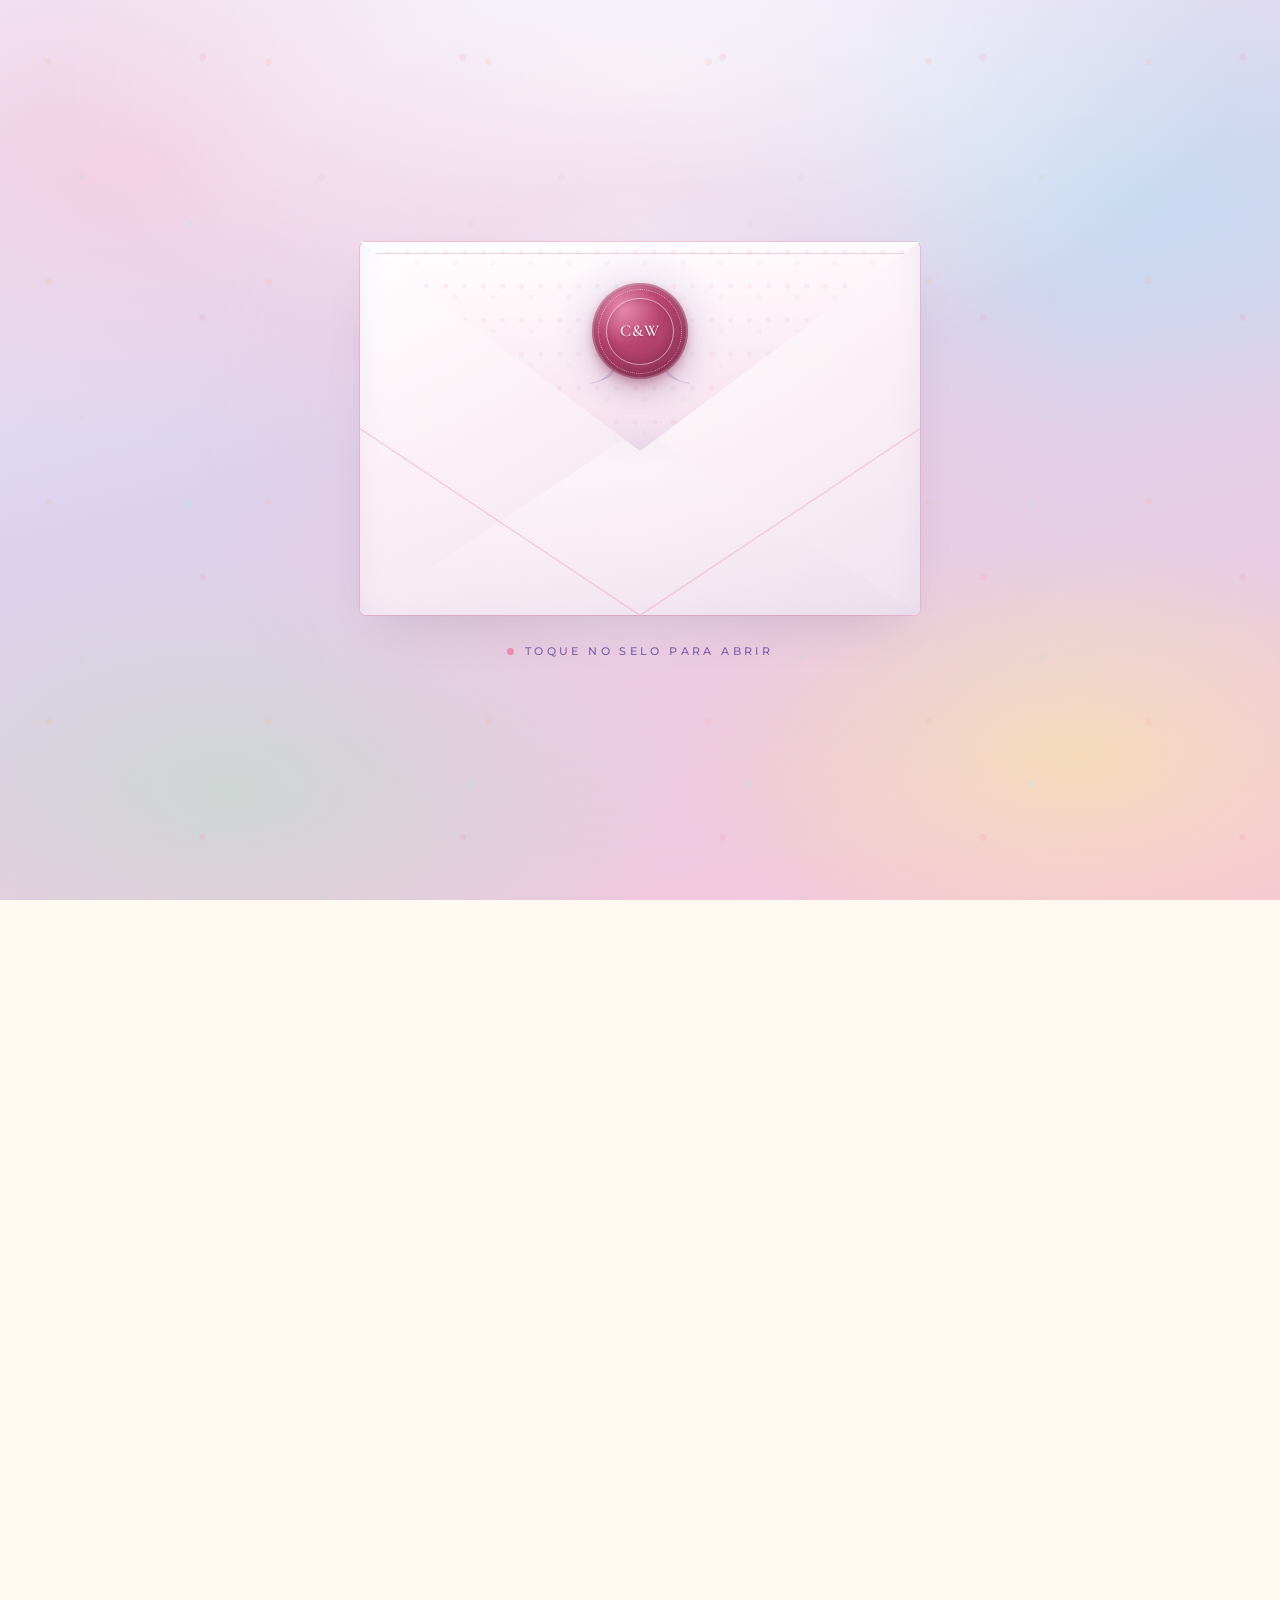
==== index.html @ b5564915 "Convite de casamento de Camila & William Convite digital com animacao de carta se abrindo, identidad" ====
<!DOCTYPE html>
<html lang="pt-BR">
<head>
<meta charset="UTF-8">
<meta name="viewport" content="width=device-width, initial-scale=1.0, viewport-fit=cover">
<title>Camila &amp; William — Convite de Casamento</title>
<meta name="description" content="Camila Cristina Goncalves e William Prussak Macarini convidam você para a celebração do casamento. Porto a Porto Restaurante — Ribeirão da Ilha.">
<meta name="theme-color" content="#1b2b25">

<link rel="preconnect" href="https://fonts.googleapis.com">
<link rel="preconnect" href="https://fonts.gstatic.com" crossorigin>
<link href="https://fonts.googleapis.com/css2?family=Cormorant+Garamond:ital,wght@0,300;0,400;0,500;0,600;1,300;1,400&family=Great+Vibes&family=Montserrat:wght@300;400;500;600&display=swap" rel="stylesheet">

<!-- Favicon: monograma C&W -->
<link rel="icon" href="data:image/svg+xml,%3Csvg xmlns='http://www.w3.org/2000/svg' viewBox='0 0 64 64'%3E%3Crect width='64' height='64' rx='10' fill='%2314201c'/%3E%3Ctext x='32' y='43' font-family='Georgia,serif' font-size='28' fill='%23e8cf8b' text-anchor='middle'%3EC%26W%3C/text%3E%3C/svg%3E">

<link rel="stylesheet" href="style.css">
</head>
<body>

<!-- ============ PÉTALAS / PARTÍCULAS DE FUNDO ============ -->
<div class="petals" aria-hidden="true">
  <span class="petal"></span><span class="petal"></span><span class="petal"></span>
  <span class="petal"></span><span class="petal"></span><span class="petal"></span>
  <span class="petal"></span><span class="petal"></span><span class="petal"></span>
  <span class="petal"></span><span class="petal"></span><span class="petal"></span>
  <span class="petal"></span><span class="petal"></span><span class="petal"></span>
  <span class="petal"></span><span class="petal"></span><span class="petal"></span>
</div>

<!-- ============ BRILHOS DOURADOS ============ -->
<div class="sparkles" aria-hidden="true">
  <span></span><span></span><span></span><span></span><span></span>
  <span></span><span></span><span></span><span></span><span></span>
</div>


<!-- ============================================================= -->
<!-- ============ CENA 1 — O ENVELOPE QUE SE ABRE ================ -->
<!-- ============================================================= -->
<section id="envelope-scene" class="scene scene--envelope">

  <div class="envelope-stage">

    <!-- Brilho de fundo -->
    <div class="stage-halo" aria-hidden="true"></div>

    <div class="envelope" id="envelope" role="button" tabindex="0"
         aria-label="Toque no selo para abrir o convite de casamento">

      <!-- Corpo do envelope -->
      <div class="env-back"></div>
      <div class="env-flap-shadow" aria-hidden="true"></div>

      <!-- Carta dentro do envelope -->
      <div class="letter-card" id="letterCard">
        <div class="letter-frame">
          <div class="letter-corner letter-corner--tl" aria-hidden="true"></div>
          <div class="letter-corner letter-corner--tr" aria-hidden="true"></div>
          <div class="letter-corner letter-corner--bl" aria-hidden="true"></div>
          <div class="letter-corner letter-corner--br" aria-hidden="true"></div>
          <div class="letter-inner">
            <p class="letter-eyebrow">Convite de Casamento</p>

            <div class="monogram" aria-hidden="true">
              <span class="mono-letter">C</span>
              <span class="mono-amp">&amp;</span>
              <span class="mono-letter">W</span>
            </div>

            <h1 class="letter-names">
              <span class="name">Camila</span>
              <span class="name-amp">&amp;</span>
              <span class="name">William</span>
            </h1>

            <div class="ornament-line" aria-hidden="true">
              <span class="line"></span>
              <svg viewBox="0 0 24 24" class="ornament-icon"><path d="M12 2c.6 3.4 2.4 5.2 5.8 5.8-3.4.6-5.2 2.4-5.8 5.8-.6-3.4-2.4-5.2-5.8-5.8C9.6 7.2 11.4 5.4 12 2z" fill="currentColor"/></svg>
              <span class="line"></span>
            </div>

            <p class="letter-date-script">24 de Novembro de 2026</p>
            <p class="letter-place">Porto a Porto Restaurante &middot; Ribeirão da Ilha</p>

            <button class="btn-open-text" id="btnOpenText" type="button">
              Abrir o convite
            </button>
          </div>
        </div>
      </div>

      <!-- Frente do envelope (bolsos) -->
      <div class="env-front">
        <div class="env-pocket-left"></div>
        <div class="env-pocket-right"></div>
        <div class="env-pocket-bottom"></div>
        <!-- Filete dourado acompanhando os vincos -->
        <svg class="env-rule" viewBox="0 0 600 400" preserveAspectRatio="none" aria-hidden="true">
          <path d="M0 200 L300 400 L600 200" />
          <path d="M300 400 L300 400" />
        </svg>
      </div>

      <!-- Aba superior (a que abre) -->
      <div class="env-flap" id="envFlap">
        <div class="flap-face flap-outer">
          <div class="flap-damask" aria-hidden="true"></div>
          <div class="flap-border" aria-hidden="true"></div>

          <div class="seal-wrap">
            <div class="seal-glow" aria-hidden="true"></div>
            <div class="wax-seal" id="waxSeal" aria-hidden="true">
              <span class="seal-rim"></span>
              <span class="seal-beads"></span>
              <span class="seal-ring"></span>
              <span class="seal-mono">C&amp;W</span>
            </div>
            <svg class="seal-laurel" viewBox="0 0 120 40" aria-hidden="true">
              <path d="M8 30c14-2 22-9 26-20M112 30c-14-2-22-9-26-20" />
              <path d="M20 26c6-1 10-4 12-9M100 26c-6-1-10-4-12-9" />
            </svg>
          </div>
        </div>
        <div class="flap-face flap-inner">
          <div class="flap-lining" aria-hidden="true"></div>
          <div class="flap-monogram" aria-hidden="true">C<span>&amp;</span>W</div>
        </div>
      </div>

      <!-- Camada de clique: cobre todo o envelope e fica acima
           de todas as camadas decorativas (clip-path quebra o
           hit-test dos elementos abaixo dela) -->
      <div class="env-hit" id="envHit" aria-hidden="true"></div>

    </div>

    <p class="tap-hint" id="tapHint">
      <span class="hint-pulse" aria-hidden="true"></span>
      <span class="hint-text" data-antes="Toque no selo para abrir"
                              data-depois="Clique na carta para entrar">Toque no selo para abrir</span>
    </p>
  </div>
</section>


<!-- ============================================================= -->
<!-- ============ CENA 2 — A CARTA ABERTA (CONVITE) ============== -->
<!-- ============================================================= -->
<main id="invitation" class="scene scene--invitation" aria-hidden="true">

  <!-- HERO: foto da cerimônia com overlay editorial -->
  <header class="hero">
    <div class="hero-bg">
      <!-- Foto principal: aparece inteira e nítida, sem cortar os rostos.
           As laterais são preenchidas pelo fundo da paleta (CSS). -->
      <img class="hero-photo" src="imagens/capa-casal.jpg" alt="Camila e William de mãos dadas, exibindo as alianças">
      <div class="hero-veil"></div>
      <div class="hero-vignette"></div>
    </div>

    <div class="hero-content reveal">
      <p class="hero-eyebrow">Com a bênção de Deus</p>

      <div class="hero-monogram">
        <span>C</span><i>&amp;</i><span>W</span>
      </div>

      <h1 class="hero-names">
        <span class="hero-name">Camila Cristina Goncalves</span>
        <span class="hero-amp">&amp;</span>
        <span class="hero-name">William Prussak Macarini</span>
      </h1>

      <div class="hero-divider" aria-hidden="true">
        <span></span>
        <svg viewBox="0 0 24 24"><path d="M12 2c.6 3.4 2.4 5.2 5.8 5.8-3.4.6-5.2 2.4-5.8 5.8-.6-3.4-2.4-5.2-5.8-5.8C9.6 7.2 11.4 5.4 12 2z" fill="currentColor"/></svg>
        <span></span>
      </div>

      <p class="hero-invite-text">
        Convidamos você para celebrar conosco<br>
        o dia mais importante de nossas vidas
      </p>
    </div>

    <div class="scroll-cue" aria-hidden="true">
      <span class="scroll-line"></span>
      <span class="scroll-word">role</span>
    </div>
  </header>


  <!-- ============ DATA / CONTAGEM REGRESSIVA ============ -->
  <section class="section section--date">
    <div class="wrap">
      <p class="sec-eyebrow reveal">Save the Date</p>
      <h2 class="sec-title reveal">24 · Novembro · 2026</h2>
      <p class="sec-sub reveal">Cerimônia às 16h30 &middot; Jantar a partir das 18h00</p>

      <div class="countdown reveal" id="countdown" role="timer" aria-live="polite">
        <div class="cd-unit"><span class="cd-num" id="cdDays">--</span><span class="cd-label">Dias</span></div>
        <div class="cd-sep" aria-hidden="true">:</div>
        <div class="cd-unit"><span class="cd-num" id="cdHours">--</span><span class="cd-label">Horas</span></div>
        <div class="cd-sep" aria-hidden="true">:</div>
        <div class="cd-unit"><span class="cd-num" id="cdMins">--</span><span class="cd-label">Minutos</span></div>
        <div class="cd-sep" aria-hidden="true">:</div>
        <div class="cd-unit"><span class="cd-num" id="cdSecs">--</span><span class="cd-label">Segundos</span></div>
      </div>

      <div class="date-actions reveal">
        <a class="btn btn--gold" id="btnCalendar"
           href="convite.ics" download="Convite-Camila-e-William.ics">
          <svg viewBox="0 0 24 24" aria-hidden="true"><path d="M7 2v2H5a2 2 0 0 0-2 2v14a2 2 0 0 0 2 2h14a2 2 0 0 0 2-2V6a2 2 0 0 0-2-2h-2V2h-2v2H9V2H7zm12 8v10H5V10h14z" fill="currentColor"/></svg>
          Adicionar à agenda
        </a>
        <!-- Abre o Google Maps apenas mostrando o endereço do
             restaurante (sem iniciar rota/navegação) -->
        <a class="btn btn--azul" id="btnMap" target="_blank" rel="noopener"
           href="https://www.google.com/maps/search/?api=1&amp;query=Porto%20a%20Porto%20Restaurante%2C%20Ribeir%C3%A3o%20da%20Ilha%2C%20Florian%C3%B3polis%20-%20SC">
          <svg viewBox="0 0 24 24" aria-hidden="true"><path d="M12 2a7 7 0 0 0-7 7c0 5.2 7 13 7 13s7-7.8 7-13a7 7 0 0 0-7-7zm0 9.5A2.5 2.5 0 1 1 12 6.5a2.5 2.5 0 0 1 0 5z" fill="currentColor"/></svg>
          Ver endereço no mapa
        </a>
      </div>
    </div>
  </section>


  <!-- ============ NÓS DOIS ============ -->
  <section class="section section--casal">
    <div class="wrap">
      <div class="casal-grid">
        <figure class="casal-figure">
          <img src="imagens/nos-dois.jpg" alt="Camila e William olhando um para o outro ao entardecer, com o vale ao fundo">
        </figure>

        <figure class="casal-figure">
          <img src="imagens/mirante.jpg" alt="Camila e William sorrindo, com as montanhas e o céu do pôr do sol ao fundo">
        </figure>
      </div>
    </div>
  </section>


  <!-- ============ O LOCAL — FOTOS ============ -->
  <section class="section section--venue">
    <div class="wrap">
      <p class="sec-eyebrow reveal">O Cenário</p>
      <h2 class="sec-title reveal">Porto a Porto Restaurante</h2>
      <p class="sec-sub reveal">Ribeirão da Ilha &middot; Florianópolis — SC</p>

      <div class="venue-grid">
        <figure class="venue-figure venue-figure--wide">
          <img src="imagens/salao.jpg" alt="Salão do restaurante decorado com flores coloridas e mesas postas para o jantar">
          <figcaption>
            <span class="cap-title">A Recepção</span>
            <span class="cap-text">Um jantar à luz de velas, entre madeira, tijolo e jardim</span>
          </figcaption>
        </figure>

        <figure class="venue-figure">
          <img src="imagens/cerimonia.jpg" alt="Cerimônia montada sobre a água com corredor e arranjos florais">
          <figcaption>
            <span class="cap-title">A Cerimônia</span>
            <span class="cap-text">Onde o mar encontra o "sim" — 16h30</span>
          </figcaption>
        </figure>
      </div>

      <p class="venue-note reveal">
        Um cenário à beira-mar, com vista para a Baía Sul e o pôr do sol da Ilha
        de Santa Catarina — o lugar que escolhemos para reunir quem amamos.
      </p>
    </div>
  </section>


  <!-- ============ PROGRAMAÇÃO ============ -->
  <section class="section section--schedule">
    <div class="wrap">
      <p class="sec-eyebrow reveal">A Celebração</p>
      <h2 class="sec-title reveal">Programação</h2>

      <ol class="timeline">
        <li class="tl-item reveal">
          <span class="tl-time">15h45</span>
          <span class="tl-dot" aria-hidden="true"></span>
          <div class="tl-body">
            <h3>Recepção dos convidados</h3>
            <p>Boas-vindas no Porto a Porto, à beira da Baía Sul</p>
          </div>
        </li>
        <li class="tl-item reveal">
          <span class="tl-time">16h30</span>
          <span class="tl-dot" aria-hidden="true"></span>
          <div class="tl-body">
            <h3>Cerimônia</h3>
            <p>A celebração do nosso casamento, com o mar como cenário</p>
          </div>
        </li>
        <li class="tl-item reveal">
          <span class="tl-time">17h30</span>
          <span class="tl-dot" aria-hidden="true"></span>
          <div class="tl-body">
            <h3>Fotos &amp; Confraternização</h3>
            <p>Registros do nosso "sim" e um tempo para estar junto de quem amamos</p>
          </div>
        </li>
        <li class="tl-item reveal">
          <span class="tl-time">18h00</span>
          <span class="tl-dot" aria-hidden="true"></span>
          <div class="tl-body">
            <h3>Jantar</h3>
            <p>Entrada, prato principal escolhido por você e os doces da Meu Confeito</p>
          </div>
        </li>
        <li class="tl-item reveal">
          <span class="tl-time">20h00</span>
          <span class="tl-dot" aria-hidden="true"></span>
          <div class="tl-body">
            <h3>Festa</h3>
            <p>Pista aberta para dançar e celebrar com a gente até o fim</p>
          </div>
        </li>
      </ol>
    </div>
  </section>


  <!-- ============ NOSSA RECEPÇÃO ============ -->
  <section class="section section--reception">
    <div class="wrap wrap--narrow">
      <p class="sec-eyebrow reveal">Cuidado em cada detalhe</p>
      <h2 class="sec-title reveal">Nossa Recepção</h2>

      <p class="reception-lead reveal">
        Preparamos um menu especial para compartilhar esse momento com vocês.
        A entrada, os pratos principais e os doces estarão
        <strong>incluídos</strong> com todo o carinho para vocês.
      </p>

      <ul class="menu-list">
        <li class="menu-item reveal">
          <span class="menu-icon" aria-hidden="true">
            <svg viewBox="0 0 24 24"><path d="M4 12h16M6 12a6 6 0 0 1 12 0M12 6V3" fill="none" stroke="currentColor" stroke-width="1.1" stroke-linecap="round"/></svg>
          </span>
          <div class="menu-body">
            <h3>Entradas</h3>
            <p>Servidas à mesa para compartilhar:</p>
            <ul class="menu-dishes">
              <li>Pastel de carne, queijo e camarão</li>
              <li>Parmesão e provolone</li>
              <li>Gorgonzola</li>
              <li>Salame italiano com pães artesanais</li>
              <li>Pastinha de salmão, azeitona e frango</li>
            </ul>
          </div>
        </li>

        <li class="menu-item reveal">
          <span class="menu-icon" aria-hidden="true">
            <svg viewBox="0 0 24 24"><path d="M3 17h18M5 17a7 7 0 0 1 14 0M12 10V7" fill="none" stroke="currentColor" stroke-width="1.1" stroke-linecap="round"/></svg>
          </span>
          <div class="menu-body">
            <h3>Pratos principais</h3>
            <p>Cada convidado escolhe o seu na confirmação de presença:</p>
            <ul class="menu-dishes">
              <li>
                <strong>Spaghetti nero ai frutti di mare</strong>
                <span>Salteado de camarões, ostra, lula, polvo e mariscos,
                com alho, tomate cereja e salsa</span>
              </li>
              <li>
                <strong>Parmegiana de mignon</strong>
                <span>Para quem prefere carnes</span>
              </li>
              <li>
                <strong>Parmegiana de frango</strong>
                <span>Uma opção leve e igualmente especial</span>
              </li>
            </ul>
          </div>
        </li>

        <li class="menu-item reveal">
          <span class="menu-icon" aria-hidden="true">
            <svg viewBox="0 0 24 24"><path d="M12 4c1.8 2.2 2.6 4 2.6 5.6a2.6 2.6 0 1 1-5.2 0C9.4 8 10.2 6.2 12 4zM6 18h12" fill="none" stroke="currentColor" stroke-width="1.1" stroke-linejoin="round" stroke-linecap="round"/></svg>
          </span>
          <div class="menu-body">
            <h3>Bolos e Doces</h3>
            <p>Preparados com carinho pela <strong>Meu Confeito</strong></p>
          </div>
        </li>
      </ul>

      <div class="reception-note reveal">
        <p>
          As <strong>bebidas serão cobradas à parte</strong>.
        </p>
      </div>
    </div>
  </section>


  <!-- ============ DETALHES ============ -->
  <section class="section section--details">
    <div class="wrap">
      <div class="detail-cards">
        <article class="d-card reveal">
          <div class="d-icon" aria-hidden="true">
            <svg viewBox="0 0 24 24"><path d="M12 3l2 3 3-1 1 3 3 2-2 3 1 3-3 1-2 3-3-1-3 1-2-3-3-1 1-3-2-3 3-2 1-3 3 1 2-3z" fill="none" stroke="currentColor" stroke-width="1.1"/></svg>
          </div>
          <h3>Traje</h3>
          <p class="d-strong">Esporte Chique / Formal</p>
          <p>Prefira tons suaves e tecidos leves. Evite branco, off-white e nude.</p>
        </article>

        <article class="d-card reveal">
          <div class="d-icon" aria-hidden="true">
            <svg viewBox="0 0 24 24"><path d="M12 21s-7-4.6-7-10a4 4 0 0 1 7-2.6A4 4 0 0 1 19 11c0 5.4-7 10-7 10z" fill="none" stroke="currentColor" stroke-width="1.1"/></svg>
          </div>
          <h3>Presentes</h3>
          <p class="d-strong">Sua presença é o maior presente</p>
          <p>Mas se, de coração, desejar nos abençoar com algo, ficaremos profundamente gratos.</p>
        </article>

        <article class="d-card reveal">
          <div class="d-icon" aria-hidden="true">
            <svg viewBox="0 0 24 24"><path d="M4 11h16M6 11V7a6 6 0 0 1 12 0v4M7 11v9h10v-9" fill="none" stroke="currentColor" stroke-width="1.1"/></svg>
          </div>
          <h3>Estacionamento</h3>
          <p class="d-strong">Vagas no local</p>
          <p>Há estacionamento ao lado e em frente ao restaurante.</p>
        </article>
      </div>
    </div>
  </section>


  <!-- ============ FRASE / ASSINATURA ============ -->
  <section class="section section--quote">
    <div class="wrap wrap--narrow">
      <div class="quote-mark reveal" aria-hidden="true">&ldquo;</div>
      <blockquote class="reveal">
        O amor é paciente, é benigno; não se irrita, não guarda rancor.
        Tudo desculpa, tudo crê, tudo espera, tudo suporta.
        <cite>1 Coríntios 13</cite>
      </blockquote>

      <p class="signature reveal">Camila <span>&amp;</span> William</p>
    </div>
  </section>


  <!-- ============ RSVP ============ -->
  <section class="section section--rsvp" id="rsvp">
    <div class="wrap wrap--narrow">
      <p class="sec-eyebrow reveal">Confirmação de Presença</p>
      <h2 class="sec-title reveal">Será uma alegria ter você com a gente</h2>
      <p class="sec-sub reveal">
        Para prepararmos tudo com cuidado, pedimos a gentileza de confirmar
        sua presença até <strong>24 de Outubro de 2026</strong>.
      </p>
      <p class="sec-sub reveal rsvp-aviso">
        A cerimônia começa às <strong>16h30</strong> — recomendamos chegar com
        antecedência para aproveitar cada momento.
      </p>

      <form class="rsvp-form reveal" id="rsvpForm" novalidate>
        <div class="field">
          <label for="nome">Nome completo</label>
          <input type="text" id="nome" name="nome" placeholder="Como consta no convite" required>
        </div>

        <div class="field-row">
          <div class="field">
            <label for="acompanhantes">Acompanhantes</label>
            <input type="number" id="acompanhantes" name="acompanhantes" min="0" max="10" value="0">
          </div>
          <div class="field">
            <label for="presenca">Você comparecerá?</label>
            <select id="presenca" name="presenca">
              <option value="Sim, estarei presente">Sim, estarei presente</option>
              <option value="Não poderei comparecer">Não poderei comparecer</option>
            </select>
          </div>
        </div>

        <div class="field" id="campoPratos">
          <label>Escolha do prato principal <span class="opt">(um para cada pessoa)</span></label>
          <div class="pratos-lista" id="pratosLista"></div>
          <p class="field-hint">
            As entradas e os bolos e doces já estão incluídos. As bebidas são à parte.
          </p>
        </div>

        <div class="field">
          <label for="recado">Deixe uma mensagem aos noivos <span class="opt">(opcional)</span></label>
          <textarea id="recado" name="recado" rows="4" placeholder="Um recado carinhoso..."></textarea>
        </div>

        <button class="btn btn--gold btn--full" type="submit">Confirmar presença</button>
      </form>

      <p class="form-note reveal">
        Ao confirmar, abriremos o WhatsApp com a mensagem pronta para envio.
      </p>

      <div class="contact reveal">
        <p>Dúvidas? Fale com os noivos:</p>
        <div class="contact-actions">
          <a class="btn btn--gold" id="waCamila" target="_blank" rel="noopener">Camila</a>
          <a class="btn btn--menta" id="waWilliam" target="_blank" rel="noopener">William</a>
        </div>
      </div>
    </div>
  </section>


  <!-- ============ RODAPÉ ============ -->
  <footer class="footer">
    <div class="wrap">
      <div class="footer-monogram" aria-hidden="true">C<span>&amp;</span>W</div>
      <p class="footer-names">Camila Cristina Goncalves &amp; William Prussak Macarini</p>
      <p class="footer-date">24 · 11 · 2026 — Ribeirão da Ilha, Florianópolis</p>
      <button class="btn btn--ghost btn--small" id="btnReplay" type="button">
        <svg viewBox="0 0 24 24" aria-hidden="true"><path d="M12 5V2L7 6l5 4V7a5 5 0 1 1-5 5H5a7 7 0 1 0 7-7z" fill="currentColor"/></svg>
        Ver a abertura novamente
      </button>
    </div>
  </footer>

</main>

<script src="script.js"></script>
</body>
</html>
---- style.css ----
/* =========================================================
   CONVITE DE CASAMENTO — Camila & William
   Porto a Porto Restaurante · Ribeirão da Ilha · Florianópolis

   IDENTIDADE: casamento de verão à beira-mar.
   Paleta pastel e luminosa — rosa, lilás, azul, verde-menta,
   amarelo e laranja — distribuída em ritmo pelas seções.
   Fundos claros; nenhuma cor domina a página inteira.
   ========================================================= */

:root{
  /* ---------- Cores da identidade ---------- */
  --rosa:        #E98BAE;   /* pink suave — destaque principal   */
  --rosa-claro:  #F7C6D9;   /* rosa delicado                     */
  --rosa-suave:  #FCE4EC;   /* rosa quase branco (fundos)        */
  --rosa-forte:  #B8436E;   /* texto de destaque e hover         */

  --lilas:       #B9A7D9;   /* lilás — cor nobre da carta        */
  --lilas-claro: #DCD2EE;
  --lilas-suave: #F0EAF8;
  --lilas-forte: #7A5FA8;

  --azul:        #B9DDF2;   /* azul céu/mar                      */
  --azul-claro:  #DCEFFA;
  --azul-suave:  #EFF8FD;
  --azul-forte:  #4A87B8;

  --menta:       #BFDCC8;   /* verde menta — natureza            */
  --menta-claro: #DCEEDF;
  --menta-suave: #EFF7F1;
  --menta-forte: #5D9B75;

  --amarelo:     #F8E6A5;   /* amarelo luz do sol                */
  --amarelo-claro:#FCF2CC;
  --amarelo-suave:#FEFAE8;
  --amarelo-forte:#A8862B;

  --laranja:     #F4B183;   /* laranja suave — só detalhes       */
  --laranja-claro:#FAD8BC;
  --laranja-forte:#C2703A;

  /* ---------- Neutros de apoio ---------- */
  --creme:       #FFF9F2;   /* off-white principal               */
  --branco:      #FFFFFF;
  --texto:       #443E49;   /* texto escuro suave                */
  --texto-suave: #5E5668;   /* texto secundário                  */
  --texto-claro: #6F6779;   /* legendas e apoio                  */

  /* ---------- Aliases (compatibilidade com regras antigas) ---------- */
  --ink:        var(--texto);
  --ink-soft:   var(--texto);
  --ink-deep:   var(--creme);
  --ink-night:  var(--creme);

  --ivory:      var(--creme);
  --ivory-2:    #FDF4EC;
  --paper:      var(--branco);

  /* "gold" passa a apontar para o rosa (destaque principal) */
  --gold:       var(--rosa);
  --gold-lt:    var(--rosa-claro);
  --gold-dk:    var(--rosa-forte);
  --champagne:  var(--amarelo);

  /* Apelidos florais */
  --flor-coral:   var(--laranja);
  --flor-rosa:    var(--rosa);
  --flor-magenta: var(--rosa-forte);
  --flor-lavanda: var(--lilas);
  --flor-azul:    var(--azul);
  --flor-amarelo: var(--amarelo);

  /* Apelidos antigos das cores (usados em algumas regras) */
  --rosa-lt:     var(--rosa-claro);
  --rosa-dk:     var(--rosa-forte);
  --roxo:        var(--lilas);
  --roxo-lt:     var(--lilas-claro);
  --roxo-dk:     var(--lilas-forte);
  --azul-lt:     var(--azul-claro);
  --azul-dk:     var(--azul-forte);
  --amarelo-lt:  var(--amarelo-claro);
  --amarelo-dk:  var(--amarelo-forte);
  --verde:       var(--menta);
  --verde-lt:    var(--menta-claro);
  --verde-dk:    var(--menta-forte);
  --laranja-lt:  var(--laranja-claro);
  --laranja-dk:  var(--laranja-forte);

  --rose:       var(--rosa);
  --sage:       var(--menta);

  --shadow-lg:  0 40px 90px -34px rgba(76,70,80,.28);
  --shadow-md:  0 22px 50px -24px rgba(76,70,80,.22);
  --shadow-sm:  0 10px 26px -14px rgba(76,70,80,.18);

  --f-serif: 'Cormorant Garamond', 'Times New Roman', serif;
  --f-script:'Great Vibes', cursive;
  --f-sans:  'Montserrat', system-ui, -apple-system, sans-serif;
}

*,*::before,*::after{ box-sizing:border-box; }

html{ scroll-behavior:smooth; -webkit-text-size-adjust:100%; }

body{
  margin:0;
  font-family:var(--f-sans);
  color:var(--ink);
  background:var(--ink-deep);
  overflow-x:hidden;
  -webkit-font-smoothing:antialiased;
  -moz-osx-font-smoothing:grayscale;
}

body.is-locked{ overflow:hidden; height:100vh; }

img{ display:block; max-width:100%; }

button{ font:inherit; color:inherit; }

/* =========================================================
   FUNDO — PÉTALAS E BRILHOS
   ========================================================= */

.petals,.sparkles{
  position:fixed; inset:0;
  pointer-events:none;
  z-index:1;
  overflow:hidden;
}
.petals{ z-index:0; }

.petal{
  position:absolute;
  top:-8vh;
  width:14px; height:14px;
  background:radial-gradient(circle at 35% 30%, rgba(232,207,139,.95), rgba(201,162,39,.55) 60%, rgba(201,162,39,0) 72%);
  border-radius:100% 0 100% 0;
  opacity:0;
  filter:blur(.2px);
  animation:petal-fall linear infinite;
}

/* As pétalas ganham as seis cores da decoração, girando
   entre rosa, roxo, azul, amarelo, verde e laranja */
.petal:nth-child(6n+1){
  background:radial-gradient(circle at 35% 30%, var(--rosa-lt), rgba(232,123,168,.45) 60%, rgba(232,123,168,0) 72%);
}
.petal:nth-child(6n+2){
  background:radial-gradient(circle at 35% 30%, var(--roxo-lt), rgba(155,111,212,.45) 60%, rgba(155,111,212,0) 72%);
}
.petal:nth-child(6n+3){
  background:radial-gradient(circle at 35% 30%, var(--azul-lt), rgba(107,168,224,.45) 60%, rgba(107,168,224,0) 72%);
}
.petal:nth-child(6n+4){
  background:radial-gradient(circle at 35% 30%, var(--amarelo-lt), rgba(240,201,92,.45) 60%, rgba(240,201,92,0) 72%);
}
.petal:nth-child(6n+5){
  background:radial-gradient(circle at 35% 30%, var(--verde-lt), rgba(140,207,158,.45) 60%, rgba(140,207,158,0) 72%);
}
.petal:nth-child(6n){
  background:radial-gradient(circle at 35% 30%, var(--laranja-lt), rgba(240,148,85,.45) 60%, rgba(240,148,85,0) 72%);
}

@keyframes petal-fall{
  0%   { transform:translate3d(0,-10vh,0) rotate(0deg) scale(.85); opacity:0; }
  8%   { opacity:.75; }
  50%  { transform:translate3d(6vw,45vh,0) rotate(180deg) scale(1); }
  92%  { opacity:.5; }
  100% { transform:translate3d(-5vw,108vh,0) rotate(400deg) scale(.9); opacity:0; }
}

.petal:nth-child(1){ left:4%;  animation-duration:17s; animation-delay:0s;   }
.petal:nth-child(2){ left:11%; animation-duration:23s; animation-delay:-3s;  transform:scale(.7); }
.petal:nth-child(3){ left:19%; animation-duration:19s; animation-delay:-8s;  }
.petal:nth-child(4){ left:27%; animation-duration:26s; animation-delay:-14s; }
.petal:nth-child(5){ left:34%; animation-duration:21s; animation-delay:-5s;  }
.petal:nth-child(6){ left:41%; animation-duration:28s; animation-delay:-19s; }
.petal:nth-child(7){ left:49%; animation-duration:18s; animation-delay:-11s; }
.petal:nth-child(8){ left:56%; animation-duration:24s; animation-delay:-2s;  }
.petal:nth-child(9){ left:63%; animation-duration:20s; animation-delay:-16s; }
.petal:nth-child(10){left:70%; animation-duration:27s; animation-delay:-7s;  }
.petal:nth-child(11){left:78%; animation-duration:22s; animation-delay:-21s; }
.petal:nth-child(12){left:85%; animation-duration:25s; animation-delay:-9s;  }
.petal:nth-child(13){left:91%; animation-duration:19s; animation-delay:-13s; }
.petal:nth-child(14){left:15%; animation-duration:30s; animation-delay:-24s; }
.petal:nth-child(15){left:46%; animation-duration:29s; animation-delay:-17s; }
.petal:nth-child(16){left:73%; animation-duration:31s; animation-delay:-26s; }

.sparkles span{
  position:absolute;
  width:3px; height:3px;
  border-radius:50%;
  background:var(--gold-lt);
  box-shadow:0 0 8px 2px rgba(232,207,139,.75);
  opacity:0;
  animation:twinkle 4.5s ease-in-out infinite;
}
@keyframes twinkle{
  0%,100%{ opacity:0; transform:scale(.4); }
  50%    { opacity:.9; transform:scale(1.25); }
}
.sparkles span:nth-child(1){ left:8%;  top:22%; animation-delay:0s;   }
.sparkles span:nth-child(2){ left:22%; top:68%; animation-delay:.7s;  }
.sparkles span:nth-child(3){ left:37%; top:14%; animation-delay:1.5s; }
.sparkles span:nth-child(4){ left:52%; top:80%; animation-delay:2.2s; }
.sparkles span:nth-child(5){ left:66%; top:30%; animation-delay:3s;   }
.sparkles span:nth-child(6){ left:79%; top:60%; animation-delay:1.1s; }
.sparkles span:nth-child(7){ left:88%; top:18%; animation-delay:2.7s; }
.sparkles span:nth-child(8){ left:31%; top:44%; animation-delay:3.6s; }
.sparkles span:nth-child(9){ left:60%; top:52%; animation-delay:.4s;  }
.sparkles span:nth-child(10){left:15%; top:86%; animation-delay:1.9s; }


/* =========================================================
   CENAS
   ========================================================= */

.scene{
  position:relative;
  min-height:100vh;
  min-height:100svh;
}

/* ---------- CENA 1: ENVELOPE ---------- */

.scene--envelope{
  position:fixed;
  inset:0;
  z-index:50;
  display:grid;
  place-items:center;
  padding:5vh 5vw;
  /* Carta de casamento de verão: lilás suave iluminado por
     toques de rosa, menta, amarelo e azul — nada de roxo escuro */
  background:
    radial-gradient(75% 55% at 50% 8%, rgba(255,255,255,.75), transparent 62%),
    radial-gradient(60% 45% at 12% 18%, rgba(247,198,217,.7), transparent 68%),
    radial-gradient(55% 40% at 88% 22%, rgba(185,221,242,.66), transparent 68%),
    radial-gradient(50% 38% at 18% 88%, rgba(191,220,200,.6), transparent 70%),
    radial-gradient(45% 35% at 84% 84%, rgba(248,230,165,.62), transparent 70%),
    linear-gradient(165deg, var(--lilas-suave) 0%, var(--lilas-claro) 45%, var(--rosa-claro) 100%);
  perspective:1800px;
  transition:opacity .9s ease, visibility .9s ease;
}
.scene--envelope::before{
  content:'';
  position:absolute; inset:0;
  /* Pétalas e folhagens muito sutis, para o fundo não ficar vazio */
  background-image:
    radial-gradient(circle at 22% 28%, rgba(244,177,131,.16) 0 3px, transparent 4px),
    radial-gradient(circle at 78% 22%, rgba(233,139,174,.16) 0 3px, transparent 4px),
    radial-gradient(circle at 34% 74%, rgba(191,220,200,.2) 0 3px, transparent 4px),
    radial-gradient(circle at 68% 80%, rgba(185,221,242,.2) 0 3px, transparent 4px);
  background-size:220px 220px, 260px 260px, 240px 240px, 280px 280px;
  pointer-events:none;
}

.scene--envelope.is-gone{
  opacity:0;
  visibility:hidden;
  pointer-events:none;
}

.envelope-stage{
  position:relative;
  width:min(560px, 88vw);
  display:flex;
  flex-direction:column;
  align-items:center;
  gap:30px;
  transform-style:preserve-3d;
}

.stage-halo{
  position:absolute;
  top:44%; left:50%;
  width:170%; aspect-ratio:1;
  transform:translate(-50%,-50%);
  background:radial-gradient(circle, rgba(255,255,255,.6) 0%, rgba(247,198,217,.28) 36%, transparent 66%);
  pointer-events:none;
  animation:halo-breathe 7s ease-in-out infinite;
}
@keyframes halo-breathe{
  0%,100%{ transform:translate(-50%,-50%) scale(1);   opacity:.8; }
  50%    { transform:translate(-50%,-50%) scale(1.12); opacity:1;  }
}

/* ---------- ENVELOPE (corpo) ---------- */

.envelope{
  position:relative;
  width:100%;
  aspect-ratio:3 / 2;
  /* A perspectiva fica AQUI (no pai), aplicando-se à aba que
     rotaciona. Não usar transform-style:preserve-3d junto com
     rotateX no próprio envelope — isso quebrava o hit-test. */
  perspective:1600px;
  cursor:pointer;
  outline:none;
  border-radius:6px;
  animation:env-float 7s ease-in-out infinite;
  transition:transform .6s cubic-bezier(.22,.61,.36,1);
}
.envelope:hover{ transform:translateY(-8px) scale(1.012); }
.envelope:focus-visible{ box-shadow:0 0 0 3px rgba(232,207,139,.75); border-radius:8px; }

/* Flutuação apenas em 2D, para não deformar a área de clique */
@keyframes env-float{
  0%,100%{ transform:translateY(0); }
  50%    { transform:translateY(-13px); }
}
.envelope:hover{ animation-play-state:paused; }

/* Camada de clique que cobre todo o envelope.
   Necessária porque os clip-path das camadas decorativas
   quebram o hit-test no Chrome: sem ela, só a metade de
   baixo do envelope responde ao toque. */
.env-hit{
  position:absolute;
  inset:0;
  z-index:20;
  border-radius:6px;
  cursor:pointer;
  background:rgba(255,255,255,.01);
}
.envelope.is-open .env-hit{ pointer-events:none; }

/* Fundo interno do envelope */
.env-back{
  position:absolute; inset:0;
  border-radius:7px;
  background:
    linear-gradient(160deg, #FFFFFF 0%, #FDF3F7 48%, #F5E6F0 100%);
  box-shadow:
    var(--shadow-md),
    0 0 0 1px rgba(233,139,174,.36),
    inset 0 0 0 1px rgba(255,255,255,.75),
    inset 0 0 60px rgba(185,167,217,.16);
}

/* Textura de papel de algodão */
.env-back::after{
  content:'';
  position:absolute; inset:0;
  border-radius:7px;
  background:
    repeating-linear-gradient(45deg, rgba(255,255,255,.5) 0 2px, transparent 2px 5px),
    repeating-linear-gradient(-45deg, rgba(185,167,217,.05) 0 1px, transparent 1px 6px);
  opacity:.9;
}

.env-flap-shadow{
  position:absolute;
  inset:0 0 auto 0;
  height:58%;
  background:linear-gradient(180deg, rgba(26,18,40,.34), transparent 78%);
  border-radius:7px 7px 0 0;
  opacity:0;
  pointer-events:none;
  transition:opacity .5s ease .3s;
  z-index:6;
}
.envelope.is-open .env-flap-shadow{ opacity:0; }

/* ---------- CARTA (dentro do envelope) ---------- */

.letter-card{
  position:absolute;
  left:3.2%; right:3.2%;
  bottom:4%;
  height:88%;
  z-index:4;
  border-radius:3px;
  background:linear-gradient(170deg, var(--paper) 0%, var(--ivory) 45%, var(--ivory-2) 100%);
  box-shadow:0 18px 40px -20px rgba(26,18,40,.6), inset 0 0 0 1px rgba(201,162,39,.2);
  padding:5px;
  opacity:0;
  transform:translateY(0) scale(.98);
  transition:opacity .4s ease, transform .9s cubic-bezier(.22,.61,.36,1);
  will-change:transform;
  /* Visível durante a animação de saída */
  overflow:visible;
  /* Fica clicável só quando a carta termina de sair */
  pointer-events:none;
}
.envelope-stage.is-ready .letter-card{
  pointer-events:auto;
  cursor:pointer;
}

/* Brilho suave na carta quando ela está esperando o clique */
.envelope-stage.is-ready .letter-card{
  box-shadow:
    0 22px 48px -22px rgba(26,18,40,.68),
    inset 0 0 0 1px rgba(201,162,39,.34),
    0 0 0 1px rgba(232,207,139,.22);
  animation:letter-wait 3.2s ease-in-out infinite;
}
@keyframes letter-wait{
  0%,100%{ box-shadow:0 22px 48px -22px rgba(26,18,40,.68), inset 0 0 0 1px rgba(201,162,39,.34), 0 0 0 1px rgba(232,207,139,.16); }
  50%    { box-shadow:0 26px 56px -24px rgba(26,18,40,.72), inset 0 0 0 1px rgba(201,162,39,.5),  0 0 0 9px rgba(232,207,139,.07); }
}

/* Cantos ornamentais da carta */
.letter-corner{
  position:absolute;
  width:22px; height:22px;
  border:1px solid rgba(201,162,39,.6);
  z-index:3;
  pointer-events:none;
}
.letter-corner--tl{ top:9px; left:9px;    border-right:0; border-bottom:0; }
.letter-corner--tr{ top:9px; right:9px;   border-left:0;  border-bottom:0; }
.letter-corner--bl{ bottom:9px; left:9px; border-right:0; border-top:0; }
.letter-corner--br{ bottom:9px; right:9px;border-left:0;  border-top:0; }

.letter-frame{
  height:100%;
  border:1px solid rgba(201,162,39,.5);
  border-radius:2px;
  padding:3px;
  background:
    linear-gradient(#fff, #fff) padding-box;
  position:relative;
}
.letter-frame::before{
  content:'';
  position:absolute; inset:0;
  border:1px solid rgba(201,162,39,.22);
  margin:5px;
  border-radius:1px;
  pointer-events:none;
}

.letter-inner{
  height:100%;
  display:flex;
  flex-direction:column;
  align-items:center;
  justify-content:center;
  text-align:center;
  gap:clamp(4px, .9vh, 10px);
  padding:clamp(10px, 3.2vw, 26px) clamp(12px, 4vw, 30px);
  background:
    radial-gradient(120% 70% at 50% 0%, rgba(201,162,39,.06), transparent 62%),
    radial-gradient(100% 60% at 50% 100%, rgba(125,143,123,.07), transparent 62%);
}

.letter-eyebrow{
  margin:0;
  font-family:var(--f-sans);
  font-size:clamp(.5rem, 1.9vw, .66rem);
  letter-spacing:.42em;
  text-transform:uppercase;
  color:var(--gold-dk);
  font-weight:500;
}

.monogram{
  display:flex;
  align-items:center;
  gap:clamp(4px,1vw,9px);
  font-family:var(--f-serif);
  color:var(--gold-dk);
  line-height:1;
}
.mono-letter{ font-size:clamp(1.5rem, 6.4vw, 2.5rem); font-weight:400; letter-spacing:.02em; }
.mono-amp{
  font-family:var(--f-script);
  font-size:clamp(1rem, 4.4vw, 1.6rem);
  color:var(--gold);
}

.letter-names{
  margin:0;
  display:flex;
  align-items:baseline;
  justify-content:center;
  gap:clamp(6px,1.6vw,14px);
  flex-wrap:wrap;
  font-family:var(--f-serif);
  font-weight:400;
  line-height:1;
}
.letter-names .name{
  font-size:clamp(1.5rem, 7.2vw, 2.7rem);
  letter-spacing:.03em;
  color:var(--ink-soft);
}
.letter-names .name-amp{
  font-family:var(--f-script);
  font-size:clamp(1.1rem, 5vw, 1.9rem);
  color:var(--gold);
}

.ornament-line{
  display:flex;
  align-items:center;
  gap:10px;
  width:min(72%, 230px);
  color:var(--gold);
}
.ornament-line .line{
  flex:1; height:1px;
  background:linear-gradient(90deg, transparent, var(--gold) 45%, var(--gold) 55%, transparent);
  opacity:.7;
}
.ornament-icon{ width:14px; height:14px; flex:none; }

.letter-date-script{
  margin:0;
  font-family:var(--f-script);
  font-size:clamp(1rem, 4.6vw, 1.6rem);
  color:var(--gold-dk);
  line-height:1.15;
}
.letter-place{
  margin:0;
  font-size:clamp(.5rem, 2vw, .7rem);
  letter-spacing:.2em;
  text-transform:uppercase;
  color:#6d7a72;
  font-weight:400;
}

.btn-open-text{
  margin-top:clamp(4px,1vh,10px);
  padding:9px 22px;
  border:1px solid var(--gold);
  border-radius:999px;
  background:transparent;
  color:var(--gold-dk);
  font-size:.62rem;
  letter-spacing:.24em;
  text-transform:uppercase;
  cursor:pointer;
  transition:background .3s, color .3s, box-shadow .3s, opacity .5s ease, transform .5s ease;
  /* Só aparece quando a carta termina de sair */
  opacity:0;
  transform:translateY(6px);
  pointer-events:none;
}
.envelope-stage.is-ready .btn-open-text{
  opacity:1;
  transform:none;
  pointer-events:auto;
  animation:btn-breathe 3.2s ease-in-out infinite;
}
@keyframes btn-breathe{
  0%,100%{ box-shadow:0 0 0 0 rgba(201,162,39,.34); }
  50%    { box-shadow:0 0 0 8px rgba(201,162,39,0); }
}
.btn-open-text:hover{
  background:var(--gold);
  color:#fff;
  box-shadow:0 8px 20px -8px rgba(201,162,39,.85);
  animation:none;
}

/* ---------- FRENTE DO ENVELOPE (bolsos) ---------- */

.env-front{
  position:absolute; inset:0;
  z-index:7;
  pointer-events:none;
  border-radius:7px;
  overflow:hidden;
}

.env-pocket-left,
.env-pocket-right,
.env-pocket-bottom{
  position:absolute;
  background:linear-gradient(150deg, #FFFFFF 0%, #FBEFF5 50%, #F0E2EE 100%);
  box-shadow:inset 0 0 26px rgba(185,167,217,.18);
}
.env-pocket-left{
  inset:0 50% 0 0;
  clip-path:polygon(0 0, 100% 50%, 0 100%);
  filter:drop-shadow(2px 0 4px rgba(185,167,217,.24))
         drop-shadow(6px 0 12px rgba(185,167,217,.12));
}
.env-pocket-right{
  inset:0 0 0 50%;
  clip-path:polygon(100% 0, 0 50%, 100% 100%);
  filter:drop-shadow(-2px 0 4px rgba(185,167,217,.24))
         drop-shadow(-6px 0 12px rgba(185,167,217,.12));
}
.env-pocket-bottom{
  inset:50% 0 0 0;
  clip-path:polygon(0 100%, 50% 0, 100% 100%);
  background:linear-gradient(170deg, #FFFBFD 0%, #F8ECF3 55%, #EDDEEC 100%);
  box-shadow:inset 0 14px 30px rgba(185,167,217,.2);
}

/* Textura sutil nos bolsos */
.env-pocket-bottom::after,
.env-pocket-left::after,
.env-pocket-right::after{
  content:'';
  position:absolute; inset:0;
  background:
    repeating-linear-gradient(115deg, rgba(255,255,255,.075) 0 1px, transparent 1px 4px),
    radial-gradient(circle at 50% 50%, rgba(255,255,255,.1), transparent 70%);
}

/* Filete dourado acompanhando os vincos do envelope */
.env-rule{
  position:absolute; inset:0;
  width:100%; height:100%;
  overflow:visible;
}
.env-rule path{
  fill:none;
  stroke:url(#none);
  stroke:rgba(233,139,174,.5);
  stroke-width:1;
  vector-effect:non-scaling-stroke;
  filter:drop-shadow(0 0 1.5px rgba(247,198,217,.8));
}

/* ---------- ABA SUPERIOR ---------- */

.env-flap{
  position:absolute;
  top:0; left:0; right:0;
  height:56%;
  z-index:9;
  /* A dobra do envelope fica na base do triângulo, que é o
     topo do envelope (y=0). É daí que a aba gira. */
  transform-origin:top center;
  transform-style:preserve-3d;
  transform:rotateX(0deg);
  /* Alinhado com TEMPO.aba no script.js (1700ms) */
  transition:transform 1500ms cubic-bezier(.4,.05,.25,1);
}
.envelope.is-open .env-flap{
  /* Gira até ficar quase de perfil (-88°). Nessa angulação a
     aba praticamente desaparece (vista de lado), então ela não
     fica pairando como um triângulo acima do envelope.
     Girar 180° seria o "correto" geométrico, mas como a aba tem
     56% da altura, ela reapareceria inteira ACIMA do envelope. */
  transform:rotateX(-88deg);
  z-index:2;
}

.flap-face{
  position:absolute; inset:0;
  backface-visibility:hidden;
  -webkit-backface-visibility:hidden;
  clip-path:polygon(0 0, 100% 0, 50% 100%);
}

/* Damask sutil na aba */
.flap-damask{
  position:absolute; inset:0;
  clip-path:polygon(0 0, 100% 0, 50% 100%);
  background-image:
    radial-gradient(circle at 25% 30%, rgba(233,139,174,.14) 0 2px, transparent 3px),
    radial-gradient(circle at 75% 30%, rgba(185,167,217,.14) 0 2px, transparent 3px),
    radial-gradient(circle at 50% 62%, rgba(191,220,200,.16) 0 2px, transparent 3px);
  background-size:38px 34px;
  opacity:.85;
}

/* Filete dourado interno da aba */
.flap-border{
  position:absolute;
  inset:11px 11px 0;
  clip-path:polygon(0 0, 100% 0, 50% 100%);
  border:1px solid rgba(233,139,174,.38);
  border-bottom:0;
}

.flap-outer{
  background:
    linear-gradient(175deg, #FFFFFF 0%, #FDF2F7 42%, #F7E4EF 74%, #EFDAEA 100%);
  box-shadow:
    inset 0 -22px 34px -20px rgba(185,167,217,.32),
    inset 0 2px 0 rgba(255,255,255,.8);
  display:grid;
  place-items:center;
}
.flap-outer::after{
  content:'';
  position:absolute; inset:0;
  background:repeating-linear-gradient(70deg, rgba(255,255,255,.06) 0 1px, transparent 1px 5px);
  clip-path:polygon(0 0, 100% 0, 50% 100%);
}

/* Verso da aba (o que se vê quando ela abre).
   É o lado de dentro do papel — por isso marfim claro,
   e não escuro. Fica com uma sombra suave para dar
   profundidade de papel. */
.flap-inner{
  transform:rotateX(180deg);
  background:
    linear-gradient(180deg, #FFFFFF 0%, #FDF3F8 42%, #F7E8F1 78%, #EFDCEA 100%);
  box-shadow:
    inset 0 14px 30px -14px rgba(185,167,217,.4),
    inset 0 -2px 0 rgba(255,255,255,.7);
}
.flap-inner::after{
  content:'';
  position:absolute; inset:0;
  background:
    radial-gradient(circle at 50% 10%, rgba(255,255,255,.75), transparent 58%),
    linear-gradient(180deg, rgba(185,167,217,.1), transparent 48%);
  clip-path:polygon(0 0, 100% 0, 50% 100%);
}

/* Forro interno com padrão sutil (damask claro) */
.flap-lining{
  position:absolute;
  inset:0;
  clip-path:polygon(0 0, 100% 0, 50% 100%);
  background-image:
    repeating-linear-gradient(45deg, rgba(233,139,174,.06) 0 1px, transparent 1px 9px),
    repeating-linear-gradient(-45deg, rgba(185,167,217,.06) 0 1px, transparent 1px 9px);
}

/* Monograma gravado no verso da aba */
.flap-monogram{
  position:absolute;
  left:50%; top:34%;
  transform:translate(-50%,-50%);
  font-family:var(--f-serif);
  font-size:clamp(1.1rem,3.6vw,1.7rem);
  letter-spacing:.1em;
  color:rgba(233,139,174,.4);
  text-shadow:0 1px 0 rgba(255,255,255,.7);
  pointer-events:none;
}
.flap-monogram span{
  font-family:var(--f-script);
  color:rgba(185,167,217,.5);
}

/* ---------- SELO DE CERA ---------- */

.seal-wrap{
  position:relative;
  display:grid;
  place-items:center;
  margin-bottom:clamp(6px, 4vh, 30px);
  transition:transform .5s cubic-bezier(.34,1.4,.64,1), opacity .5s ease;
}

/* Halo dourado atrás do selo */
.seal-glow{
  position:absolute;
  width:190%; aspect-ratio:1;
  border-radius:50%;
  background:radial-gradient(circle, rgba(233,139,174,.34) 0%, rgba(185,167,217,.12) 42%, transparent 68%);
  animation:glow-breathe 3.4s ease-in-out infinite;
  pointer-events:none;
}
@keyframes glow-breathe{
  0%,100%{ transform:scale(1);    opacity:.75; }
  50%    { transform:scale(1.18); opacity:1;   }
}

/* Louro decorativo sob o selo */
.seal-laurel{
  position:absolute;
  bottom:-13px;
  width:118%;
  height:auto;
  color:rgba(185,167,217,.6);
  pointer-events:none;
}
.seal-laurel path{
  fill:none;
  stroke:currentColor;
  stroke-width:1.1;
  stroke-linecap:round;
}

.wax-seal{
  position:relative;
  width:clamp(68px, 15.5vw, 96px);
  aspect-ratio:1;
  border-radius:50%;
  display:grid;
  place-items:center;
  background:
    radial-gradient(circle at 32% 26%, var(--rosa) 0%, var(--rosa-forte) 38%, #A33A62 66%, #8A2E52 100%);
  box-shadow:
    0 14px 30px -12px rgba(138,46,82,.6),
    0 3px 8px rgba(138,46,82,.28),
    inset 0 2px 6px rgba(255,255,255,.42),
    inset 0 -8px 16px rgba(110,30,62,.42);
  animation:seal-pulse 3s ease-in-out infinite;
  transition:transform .45s cubic-bezier(.34,1.56,.64,1), opacity .5s ease;
  z-index:2;
}
@keyframes seal-pulse{
  0%,100%{
    transform:scale(1);
    box-shadow:0 14px 30px -12px rgba(138,46,82,.6), 0 3px 8px rgba(138,46,82,.28),
               inset 0 2px 6px rgba(255,255,255,.42), inset 0 -8px 16px rgba(110,30,62,.42),
               0 0 0 0 rgba(233,139,174,.5);
  }
  50%{
    transform:scale(1.05);
    box-shadow:0 18px 36px -14px rgba(138,46,82,.65), 0 3px 8px rgba(138,46,82,.28),
               inset 0 2px 6px rgba(255,255,255,.46), inset 0 -8px 16px rgba(110,30,62,.42),
               0 0 0 18px rgba(233,139,174,0);
  }
}
.envelope:hover .seal-wrap{ transform:translateY(-4px) scale(1.07); }

/* Aro externo liso da cera */
.seal-rim{
  position:absolute;
  inset:0;
  border-radius:50%;
  box-shadow:
    inset 0 0 0 2px rgba(255,255,255,.18),
    inset 0 0 0 3px rgba(110,30,62,.22);
}

/* Contas em relevo ao redor */
.seal-beads{
  position:absolute;
  inset:6%;
  border-radius:50%;
  border:1.5px dotted rgba(255,255,255,.6);
  opacity:.92;
}

/* Círculo interno */
.seal-ring{
  position:absolute;
  inset:15%;
  border-radius:50%;
  border:1px solid rgba(255,255,255,.5);
  box-shadow:inset 0 0 8px rgba(110,30,62,.3);
}
.seal-mono{
  position:relative;
  z-index:2;
  font-family:var(--f-serif);
  font-size:clamp(.74rem, 3.1vw, 1.02rem);
  letter-spacing:.07em;
  color:#FFFFFF;
  text-shadow:
    0 1px 2px rgba(110,30,62,.6),
    0 -1px 0 rgba(255,255,255,.2);
  font-weight:500;
}

/* Selo quebrando e caindo — alinhado com TEMPO.selo (900ms) */
.envelope.is-open .seal-wrap{
  animation:none;
  transform:translateY(-58px) rotate(22deg) scale(.34);
  opacity:0;
  transition:transform 900ms cubic-bezier(.4,.05,.3,1), opacity 700ms ease;
}
.envelope.is-open .seal-glow,
.envelope.is-open .seal-laurel{ opacity:0; transition:opacity .6s ease; }

/* ---------- HINT ---------- */

.tap-hint{
  margin:0;
  display:flex;
  align-items:center;
  gap:11px;
  font-size:.66rem;
  letter-spacing:.32em;
  text-transform:uppercase;
  color:var(--lilas-forte);
  font-weight:500;
  transition:opacity .5s ease;
  position:relative;
  z-index:3;
}
/* Some durante a abertura... */
.envelope-stage.is-opening .tap-hint{ opacity:0; }
/* ...e volta quando a carta para, convidando ao clique */
.envelope-stage.is-opening.is-ready .tap-hint{ opacity:1; }

.hint-text{ transition:opacity .3s ease; }
.hint-pulse{
  width:7px; height:7px;
  border-radius:50%;
  background:var(--rosa);
  animation:hint-beat 1.7s ease-in-out infinite;
}
@keyframes hint-beat{
  0%,100%{ box-shadow:0 0 0 0 rgba(233,139,174,.6); opacity:1; }
  50%    { box-shadow:0 0 0 9px rgba(233,139,174,0); opacity:.55; }
}


/* =========================================================
   CENA 2 — CONVITE
   ========================================================= */

.scene--invitation{
  position:relative;
  z-index:10;
  background:var(--ivory);
  opacity:0;
  transform:translateY(30px) scale(.97);
  transform-origin:center 30%;
  transition:opacity 1.1s ease, transform 1.3s cubic-bezier(.22,.61,.36,1);
  pointer-events:none;
}
.scene--invitation.is-shown{
  opacity:1;
  transform:none;
  pointer-events:auto;
}

/* Carta "crescendo" — o card do envelope parece virar a página */
.scene--invitation::after{
  content:'';
  position:absolute; inset:0;
  background:var(--ivory);
  transform-origin:top center;
  transform:scaleY(0);
  pointer-events:none;
}

.wrap{ width:min(1080px, 90vw); margin-inline:auto; }
.wrap--narrow{ width:min(720px, 90vw); margin-inline:auto; }

/* ---------- HERO ---------- */

.hero{
  position:relative;
  min-height:100vh;
  min-height:100svh;
  display:grid;
  place-items:center;
  text-align:center;
  overflow:hidden;
  padding:14vh 6vw 16vh;
  /* Fundo da paleta: preenche as laterais da foto com as cores
     do convite, sem tons cinza nem áreas vazias */
  background:
    radial-gradient(55% 45% at 50% 46%, rgba(255,255,255,.85), transparent 72%),
    radial-gradient(45% 40% at 10% 14%, rgba(247,198,217,.75), transparent 70%),
    radial-gradient(45% 40% at 90% 16%, rgba(185,221,242,.7), transparent 70%),
    radial-gradient(45% 40% at 14% 88%, rgba(191,220,200,.6), transparent 72%),
    radial-gradient(45% 40% at 88% 86%, rgba(248,230,165,.6), transparent 72%),
    linear-gradient(150deg, var(--lilas-suave) 0%, var(--rosa-suave) 50%, var(--azul-suave) 100%);
}

.hero-bg{ position:absolute; inset:0; z-index:0; overflow:hidden; }

/* Foto principal: inteira, sem cortar os rostos */
.hero-bg .hero-photo{
  position:absolute; inset:0;
  width:100%; height:100%;
  object-fit:contain;
  object-position:50% 50%;
  transform:scale(1);
  animation:hero-zoom 26s ease-out forwards;
  filter:saturate(.95) contrast(1.02)
         drop-shadow(0 30px 60px rgba(118,86,120,.28));
  z-index:1;
}
@keyframes hero-zoom{
  from{ transform:scale(1.02); }
  to  { transform:scale(1); }
}

/* Integra a foto ao fundo colorido, sem faixas visíveis */
.hero-bg::after{
  content:'';
  position:absolute; inset:0;
  z-index:2;
  pointer-events:none;
  background:
    linear-gradient(90deg, rgba(255,255,255,.35) 0%, transparent 8%),
    linear-gradient(270deg, rgba(255,255,255,.35) 0%, transparent 8%);
}
.hero-veil{
  position:absolute; inset:0;
  /* Véu apenas sobre a foto (que é escura), deixando as
     laterais coloridas limpas e vivas */
  background:
    radial-gradient(46% 52% at 50% 44%, rgba(68,62,73,.42) 0%, rgba(68,62,73,.28) 62%, transparent 88%),
    linear-gradient(180deg, rgba(68,62,73,.2) 0%, transparent 26%, transparent 74%, rgba(68,62,73,.34) 100%);
}
.hero-vignette{
  position:absolute; inset:0;
  background:radial-gradient(58% 62% at 50% 46%, rgba(68,62,73,.34) 0%, transparent 72%);
}

.hero-content{
  position:relative;
  z-index:2;
  display:flex;
  flex-direction:column;
  align-items:center;
  gap:clamp(10px,1.6vh,20px);
  max-width:900px;
}

.hero-eyebrow{
  margin:0;
  font-size:clamp(.56rem,1.4vw,.7rem);
  letter-spacing:.44em;
  text-transform:uppercase;
  color:rgba(232,207,139,.9);
  font-weight:400;
}

.hero-monogram{
  display:flex;
  align-items:center;
  gap:clamp(8px,1.6vw,16px);
  font-family:var(--f-serif);
  color:var(--gold-lt);
  line-height:1;
  margin-top:6px;
}
.hero-monogram span{ font-size:clamp(2.2rem,8vw,4rem); font-weight:300; }
.hero-monogram i{
  font-family:var(--f-script);
  font-style:normal;
  font-size:clamp(1.4rem,5vw,2.4rem);
  color:var(--gold);
}

.hero-names{
  margin:0;
  display:flex;
  flex-direction:column;
  align-items:center;
  gap:clamp(2px,.6vh,6px);
  font-family:var(--f-serif);
  font-weight:300;
  color:#fff;
}
.hero-name{
  font-size:clamp(1.6rem,5.2vw,3.5rem);
  letter-spacing:.06em;
  text-shadow:0 4px 24px rgba(0,0,0,.6);
  line-height:1.15;
}
.hero-amp{
  font-family:var(--f-script);
  font-size:clamp(1.5rem,4.4vw,3rem);
  color:var(--gold-lt);
  line-height:1;
}

.hero-divider{
  display:flex;
  align-items:center;
  gap:14px;
  width:min(340px, 70%);
  color:var(--gold-lt);
  margin-top:4px;
}
.hero-divider span{
  flex:1; height:1px;
  background:linear-gradient(90deg,transparent, rgba(232,207,139,.85) 45%, rgba(232,207,139,.85) 55%, transparent);
}
.hero-divider svg{ width:16px; height:16px; }

/* Filete da capa com as cores dos arranjos de flores */
.hero-divider span:first-child{
  background:linear-gradient(90deg, transparent 0%, rgba(232,143,168,.55) 38%, rgba(232,194,92,.75) 70%, rgba(232,207,139,.85) 100%);
}
.hero-divider span:last-child{
  background:linear-gradient(90deg, rgba(232,207,139,.85) 0%, rgba(232,129,79,.72) 32%, rgba(169,154,208,.55) 68%, transparent 100%);
}

.hero-invite-text{
  margin:6px 0 0;
  font-family:var(--f-serif);
  font-size:clamp(.95rem,2.1vw,1.3rem);
  font-style:italic;
  line-height:1.75;
  color:rgba(255,255,255,.88);
  font-weight:300;
  letter-spacing:.02em;
}

.scroll-cue{
  position:absolute;
  bottom:4vh; left:50%;
  transform:translateX(-50%);
  z-index:2;
  display:flex;
  flex-direction:column;
  align-items:center;
  gap:9px;
}
.scroll-line{
  width:1px; height:52px;
  background:linear-gradient(180deg, transparent, var(--gold-lt));
  position:relative;
  overflow:hidden;
}
.scroll-line::after{
  content:'';
  position:absolute;
  top:-52px; left:0;
  width:1px; height:52px;
  background:linear-gradient(180deg, transparent, #fff);
  animation:scroll-run 2.2s ease-in-out infinite;
}
@keyframes scroll-run{
  0%  { transform:translateY(0); opacity:0; }
  35% { opacity:1; }
  100%{ transform:translateY(104px); opacity:0; }
}
.scroll-word{
  font-size:.52rem;
  letter-spacing:.36em;
  text-transform:uppercase;
  color:rgba(232,207,139,.72);
}

/* ---------- SEÇÕES GENÉRICAS ---------- */

.section{
  position:relative;
  padding:clamp(72px,11vh,132px) 0;
}

.sec-eyebrow{
  margin:0 0 14px;
  text-align:center;
  font-size:.63rem;
  letter-spacing:.4em;
  text-transform:uppercase;
  color:var(--rosa-forte);
  font-weight:700;
}
.sec-title{
  margin:0;
  text-align:center;
  font-family:var(--f-serif);
  font-weight:400;
  font-size:clamp(1.7rem,5vw,3rem);
  letter-spacing:.045em;
  color:var(--texto);
  line-height:1.2;
}

/* Filete floral sob cada título: uma linha com pontinhos nas
   cores da paleta, conectando as seções sem pesar */
.sec-title::after{
  content:'';
  display:block;
  width:clamp(90px,16vw,170px);
  height:8px;
  margin:14px auto 0;
  background:
    radial-gradient(circle at 6% 50%,  var(--rosa) 0 2.6px, transparent 3.2px),
    radial-gradient(circle at 28% 50%, var(--amarelo) 0 2.2px, transparent 2.8px),
    radial-gradient(circle at 50% 50%, var(--lilas) 0 3px, transparent 3.6px),
    radial-gradient(circle at 72% 50%, var(--menta) 0 2.2px, transparent 2.8px),
    radial-gradient(circle at 94% 50%, var(--azul) 0 2.6px, transparent 3.2px),
    linear-gradient(90deg, transparent, rgba(185,167,217,.4) 18%, rgba(185,167,217,.4) 82%, transparent);
  background-repeat:no-repeat;
  background-position:center;
  background-size:100% 100%;
  opacity:.95;
}
.sec-sub{
  margin:14px 0 0;
  text-align:center;
  font-size:clamp(.78rem,1.7vw,.9rem);
  letter-spacing:.12em;
  color:var(--texto-suave);
  font-weight:400;
}
.sec-sub strong{ color:var(--gold-dk); font-weight:600; }

/* Textos corridos do RSVP (frases, não versalete) */
.section--rsvp .sec-sub{
  max-width:560px;
  margin-inline:auto;
  font-size:clamp(.84rem,1.9vw,.98rem);
  letter-spacing:.03em;
  line-height:1.85;
  color:var(--texto-suave);
}
.rsvp-aviso{
  margin-top:14px;
  padding:12px 20px;
  border:1px solid rgba(233,139,174,.38);
  border-radius:3px;
  background:rgba(255,255,255,.6);
  color:var(--texto) !important;
}

/* ---------- DATA / COUNTDOWN ---------- */

.section--date{
  /* Rosa delicado — o "save the date" romântico */
  background:
    radial-gradient(80% 55% at 50% 0%, rgba(247,198,217,.5), transparent 68%),
    radial-gradient(60% 45% at 12% 100%, rgba(185,167,217,.22), transparent 70%),
    linear-gradient(180deg, var(--creme) 0%, var(--rosa-suave) 100%);
}

.countdown{
  display:flex;
  align-items:flex-start;
  justify-content:center;
  gap:clamp(8px,2.4vw,30px);
  margin:clamp(32px,5vh,52px) 0 0;
  flex-wrap:wrap;
}
.cd-unit{
  display:flex;
  flex-direction:column;
  align-items:center;
  gap:9px;
  min-width:clamp(58px,14vw,92px);
  padding:clamp(12px,2.4vw,20px) clamp(8px,2vw,18px);
  border:1px solid rgba(201,162,39,.32);
  border-radius:3px;
  background:linear-gradient(170deg, rgba(255,255,255,.96), rgba(251,247,240,.9));
  box-shadow:var(--shadow-sm);
}
.cd-num{
  font-family:var(--f-serif);
  font-size:clamp(1.5rem,5.4vw,2.7rem);
  font-weight:400;
  color:var(--ink-soft);
  line-height:1;
  font-variant-numeric:tabular-nums;
  letter-spacing:.02em;
}
.cd-label{
  font-size:.52rem;
  letter-spacing:.3em;
  text-transform:uppercase;
  color:var(--gold-dk);
}
.cd-sep{
  font-family:var(--f-serif);
  font-size:clamp(1.2rem,3.6vw,2rem);
  color:rgba(201,162,39,.45);
  line-height:1;
  align-self:center;
  padding-bottom:22px;
}

.date-actions{
  display:flex;
  justify-content:center;
  gap:14px;
  margin-top:clamp(30px,4.6vh,46px);
  flex-wrap:wrap;
}

/* ---------- BOTÕES ---------- */

.btn{
  display:inline-flex;
  align-items:center;
  gap:10px;
  padding:14px 30px;
  border-radius:999px;
  font-size:.66rem;
  letter-spacing:.22em;
  text-transform:uppercase;
  font-weight:500;
  text-decoration:none;
  cursor:pointer;
  border:1px solid transparent;
  transition:transform .3s cubic-bezier(.34,1.4,.64,1), box-shadow .3s, background .3s, color .3s, border-color .3s;
  will-change:transform;
}
.btn svg{ width:15px; height:15px; flex:none; }
.btn--gold{
  /* Botão principal: pink suave, com texto branco para contraste */
  background:linear-gradient(135deg, var(--rosa) 0%, var(--rosa-forte) 100%);
  color:var(--branco);
  font-weight:600;
  box-shadow:0 14px 30px -14px rgba(217,98,141,.7);
}
.btn--gold:hover{
  transform:translateY(-3px);
  background:linear-gradient(135deg, var(--rosa-forte) 0%, #C24E78 100%);
  box-shadow:0 20px 40px -16px rgba(217,98,141,.85);
}
.btn--ghost{
  /* Botão secundário: lilás */
  background:rgba(255,255,255,.55);
  color:var(--lilas-forte);
  border-color:rgba(185,167,217,.65);
}
.btn--ghost:hover{
  background:var(--lilas-claro);
  border-color:var(--lilas);
  color:var(--lilas-forte);
  transform:translateY(-3px);
}
/* Variações de cor para os botões não ficarem todos iguais */
.btn--azul{
  background:rgba(255,255,255,.55);
  color:var(--azul-forte);
  border-color:rgba(185,221,242,.8);
}
.btn--azul:hover{
  background:var(--azul-claro);
  border-color:var(--azul);
  color:var(--azul-forte);
}
.btn--menta{
  background:rgba(255,255,255,.55);
  color:var(--menta-forte);
  border-color:rgba(191,220,200,.85);
}
.btn--menta:hover{
  background:var(--menta-claro);
  border-color:var(--menta);
  color:var(--menta-forte);
}
.btn--full{ width:100%; justify-content:center; }
.btn--small{ padding:11px 22px; font-size:.58rem; }

/* ---------- NÓS DOIS ---------- */

.section--casal{
  /* Azul do céu e do mar de Florianópolis */
  background:
    radial-gradient(75% 50% at 50% 0%, rgba(185,221,242,.55), transparent 70%),
    radial-gradient(55% 45% at 85% 100%, rgba(191,220,200,.3), transparent 72%),
    linear-gradient(180deg, var(--rosa-suave) 0%, var(--azul-suave) 42%, var(--azul-claro) 100%);
  padding-top:clamp(48px,7vh,84px);
}

.casal-grid{
  display:grid;
  grid-template-columns:1fr 1fr;
  gap:clamp(14px,2.4vw,26px);
}
@media (max-width:780px){
  .casal-grid{ grid-template-columns:1fr; }
}

.casal-figure{
  position:relative;
  margin:0;
  overflow:hidden;
  border-radius:3px;
  box-shadow:var(--shadow-md);
  background:#000;
  /* Altura fixa para as duas fotos ficarem alinhadas */
  height:clamp(340px,58vh,620px);
  clip-path:inset(0 0 100% 0);
  transition:clip-path 1.3s cubic-bezier(.22,.61,.36,1);
}
.casal-figure.is-revealed{ clip-path:inset(0 0 0 0); }
.casal-figure img{
  width:100%;
  height:100%;
  object-fit:cover;
  object-position:50% 50%;
  transition:transform 1.4s cubic-bezier(.22,.61,.36,1), filter .6s ease;
  filter:saturate(1.02) contrast(1.02);
}
.casal-figure:hover img{ transform:scale(1.04); filter:saturate(1.08) contrast(1.04); }

/* Sem legendas: apenas um leve escurecimento nas bordas */
.casal-figure::after{
  content:'';
  position:absolute; inset:0;
  background:radial-gradient(120% 80% at 50% 45%, transparent 58%, rgba(26,18,40,.34) 100%);
  pointer-events:none;
}

/* ---------- LOCAL ---------- */

.section--venue{
  /* Verde menta — a natureza e as folhagens do restaurante */
  background:
    radial-gradient(70% 50% at 20% 0%, rgba(191,220,200,.6), transparent 70%),
    radial-gradient(60% 45% at 90% 100%, rgba(248,230,165,.34), transparent 72%),
    linear-gradient(180deg, var(--azul-claro) 0%, var(--menta-suave) 40%, var(--menta-claro) 100%);
}

.venue-grid{
  display:grid;
  grid-template-columns:1.35fr 1fr;
  gap:clamp(14px,2.4vw,26px);
  margin-top:clamp(34px,5vh,54px);
}
@media (max-width:780px){
  .venue-grid{ grid-template-columns:1fr; }
}

.venue-figure{
  position:relative;
  margin:0;
  overflow:hidden;
  border-radius:3px;
  box-shadow:var(--shadow-md);
  background:#000;
  clip-path:inset(0 0 100% 0);
  transition:clip-path 1.3s cubic-bezier(.22,.61,.36,1), transform .6s ease;
}
.venue-figure.is-revealed{ clip-path:inset(0 0 0 0); }
.venue-figure img{
  width:100%;
  height:100%;
  min-height:clamp(240px,40vh,430px);
  object-fit:cover;
  transition:transform 1.4s cubic-bezier(.22,.61,.36,1), filter .6s ease;
  filter:saturate(.96) contrast(1.02);
}
.venue-figure--wide img{ min-height:clamp(300px,54vh,540px); }
.venue-figure:hover img{ transform:scale(1.055); filter:saturate(1.06) contrast(1.04); }

.venue-figure::after{
  content:'';
  position:absolute; inset:0;
  background:linear-gradient(180deg, transparent 42%, rgba(21,15,33,.78) 100%);
  pointer-events:none;
}
.venue-figure figcaption{
  position:absolute;
  left:clamp(16px,2.6vw,30px);
  right:clamp(16px,2.6vw,30px);
  bottom:clamp(16px,2.6vw,28px);
  z-index:2;
  display:flex;
  flex-direction:column;
  gap:6px;
  color:#fff;
}
.cap-title{
  font-family:var(--f-serif);
  font-size:clamp(1.05rem,2.4vw,1.5rem);
  letter-spacing:.05em;
}
.cap-text{
  font-size:clamp(.62rem,1.5vw,.74rem);
  letter-spacing:.1em;
  color:rgba(255,255,255,.78);
  font-weight:300;
  line-height:1.6;
}

.venue-note{
  margin:clamp(30px,4.4vh,46px) auto 0;
  max-width:600px;
  text-align:center;
  font-family:var(--f-serif);
  font-size:clamp(.92rem,2vw,1.12rem);
  font-style:italic;
  line-height:1.85;
  color:#5d6a62;
  font-weight:300;
}

/* ---------- PROGRAMAÇÃO ---------- */

.section--schedule{
  /* Lilás claro — a seção mais "nobre" depois da abertura */
  background:
    radial-gradient(70% 50% at 50% 0%, rgba(220,210,238,.7), transparent 72%),
    radial-gradient(55% 40% at 15% 100%, rgba(247,198,217,.35), transparent 72%),
    linear-gradient(180deg, var(--menta-claro) 0%, var(--lilas-suave) 45%, var(--lilas-claro) 100%);
  color:var(--texto);
}
.section--schedule .sec-title{ color:var(--texto); }
.section--schedule .sec-eyebrow{ color:var(--lilas-forte); }

.timeline{
  list-style:none;
  margin:clamp(38px,5.4vh,60px) 0 0;
  padding:0;
  position:relative;
  max-width:720px;
  margin-inline:auto;
}
.timeline::before{
  content:'';
  position:absolute;
  left:calc(clamp(58px,13vw,96px) + 5px);
  top:10px; bottom:10px;
  width:1px;
  background:linear-gradient(180deg, transparent, rgba(201,162,39,.5) 12%, rgba(201,162,39,.5) 88%, transparent);
}
@media (max-width:560px){
  .timeline::before{ left:11px; }
}

.tl-item{
  display:grid;
  grid-template-columns:clamp(58px,13vw,96px) 26px 1fr;
  align-items:start;
  gap:0 12px;
  padding:0 0 clamp(26px,3.6vh,38px);
  position:relative;
}
@media (max-width:560px){
  .tl-item{ grid-template-columns:26px 1fr; }
  .tl-time{ grid-column:2; }
  .tl-dot{ grid-row:1; grid-column:1; margin-top:4px; }
  .tl-body{ grid-column:2; }
}

.tl-time{
  font-family:var(--f-serif);
  font-size:clamp(1rem,2.4vw,1.32rem);
  color:var(--rosa-forte);
  font-weight:500;
  letter-spacing:.06em;
  line-height:1.35;
  text-align:right;
  padding-right:4px;
}
@media (max-width:560px){
  .tl-time{ text-align:left; padding-right:0; }
}

.tl-dot{
  width:11px; height:11px;
  border-radius:50%;
  background:var(--branco);
  border:1.5px solid var(--rosa);
  box-shadow:0 0 0 4px rgba(233,139,174,.18);
  margin-top:6px;
  justify-self:center;
  position:relative;
  z-index:2;
}
.tl-item:hover .tl-dot{
  background:var(--rosa);
  box-shadow:0 0 0 8px rgba(233,139,174,.22);
}

.tl-body h3{
  margin:0 0 7px;
  font-family:var(--f-serif);
  font-weight:500;
  font-size:clamp(1.02rem,2.3vw,1.34rem);
  letter-spacing:.045em;
  color:var(--texto);
}
.tl-body p{
  margin:0;
  font-size:clamp(.74rem,1.6vw,.84rem);
  line-height:1.75;
  color:var(--texto-suave);
  font-weight:300;
  letter-spacing:.02em;
}

/* ---------- NOSSA RECEPÇÃO ---------- */

.section--reception{
  /* Creme com toques florais — o cardápio, leve e apetitoso */
  background:
    radial-gradient(60% 42% at 12% 4%, rgba(244,177,131,.4), transparent 70%),
    radial-gradient(55% 42% at 88% 10%, rgba(247,198,217,.6), transparent 70%),
    radial-gradient(50% 38% at 22% 96%, rgba(191,220,200,.45), transparent 72%),
    radial-gradient(50% 38% at 80% 92%, rgba(185,221,242,.45), transparent 72%),
    linear-gradient(180deg, var(--lilas-claro) 0%, var(--creme) 34%, var(--creme) 100%);
  color:var(--texto);
}
.section--reception .sec-title{ color:var(--texto); }
.section--reception .sec-eyebrow{ color:var(--rosa-forte); }

.reception-lead{
  margin:clamp(26px,4vh,40px) 0 0;
  text-align:center;
  font-family:var(--f-serif);
  font-size:clamp(1rem,2.3vw,1.32rem);
  font-style:italic;
  font-weight:300;
  line-height:1.95;
  color:var(--texto-suave);
  letter-spacing:.015em;
}
.reception-lead strong{
  color:var(--rosa-forte);
  font-weight:600;
  font-style:normal;
}

.menu-list{
  list-style:none;
  margin:clamp(34px,5vh,52px) 0 0;
  padding:0;
  display:flex;
  flex-direction:column;
  gap:clamp(16px,2.4vh,26px);
}

.menu-item{
  display:grid;
  grid-template-columns:52px 1fr;
  align-items:start;
  gap:0 20px;
}
@media (max-width:480px){
  .menu-item{ grid-template-columns:42px 1fr; gap:0 14px; }
}

.menu-icon{
  width:52px; height:52px;
  display:grid;
  place-items:center;
  border-radius:50%;
  border:1px solid rgba(201,162,39,.42);
  background:radial-gradient(circle at 50% 30%, rgba(232,207,139,.16), transparent 70%);
  color:var(--rosa-forte);
}
@media (max-width:480px){
  .menu-icon{ width:42px; height:42px; }
}
.menu-icon svg{ width:23px; height:23px; }

/* Cada item do menu recebe a cor de um arranjo de flores */
.menu-item:nth-child(1) .menu-icon{
  color:var(--laranja-forte);
  border-color:rgba(244,177,131,.85);
  background:radial-gradient(circle at 50% 30%, rgba(244,177,131,.3), transparent 70%);
}
.menu-item:nth-child(2) .menu-icon{
  color:var(--amarelo-forte);
  border-color:rgba(248,230,165,.95);
  background:radial-gradient(circle at 50% 30%, rgba(248,230,165,.55), transparent 70%);
}
.menu-item:nth-child(3) .menu-icon{
  color:var(--rosa-forte);
  border-color:rgba(247,198,217,.95);
  background:radial-gradient(circle at 50% 30%, rgba(247,198,217,.5), transparent 70%);
}

.menu-body h3{
  margin:6px 0 7px;
  font-family:var(--f-serif);
  font-weight:500;
  font-size:clamp(1.08rem,2.3vw,1.36rem);
  letter-spacing:.06em;
  color:var(--texto);
}
.menu-body p{
  margin:0;
  font-size:clamp(.76rem,1.6vw,.86rem);
  line-height:1.8;
  color:var(--texto-suave);
  font-weight:300;
  letter-spacing:.02em;
}
.menu-body p strong{
  color:var(--rosa-forte);
  font-weight:600;
}

/* Lista de pratos e entradas dentro do cardápio */
.menu-dishes{
  list-style:none;
  margin:10px 0 0;
  padding:0;
  display:flex;
  flex-direction:column;
  gap:8px;
}
.menu-dishes li{
  position:relative;
  padding-left:16px;
  font-size:clamp(.74rem,1.55vw,.84rem);
  line-height:1.7;
  color:var(--texto-suave);
  font-weight:300;
  letter-spacing:.015em;
}
.menu-dishes li::before{
  content:'';
  position:absolute;
  left:0; top:.62em;
  width:5px; height:5px;
  border-radius:50%;
  background:currentColor;
  opacity:.9;
}
/* Cada entrada recebe um tom das flores, em degradê sutil */
.menu-item:nth-child(1) .menu-dishes li:nth-child(1)::before{ background:var(--flor-coral);   opacity:.85; }
.menu-item:nth-child(1) .menu-dishes li:nth-child(2)::before{ background:var(--flor-amarelo); opacity:.85; }
.menu-item:nth-child(1) .menu-dishes li:nth-child(3)::before{ background:var(--flor-lavanda); opacity:.85; }
.menu-item:nth-child(1) .menu-dishes li:nth-child(4)::before{ background:var(--flor-magenta); opacity:.85; }
.menu-item:nth-child(1) .menu-dishes li:nth-child(5)::before{ background:var(--flor-azul);    opacity:.85; }

.menu-item:nth-child(2) .menu-dishes li::before{ background:var(--flor-amarelo); opacity:.85; }

/* Prato com nome + descrição */
.menu-dishes li strong{
  display:block;
  color:var(--texto);
  font-weight:500;
  letter-spacing:.02em;
}
.menu-dishes li span{
  display:block;
  margin-top:2px;
  font-size:.94em;
  color:var(--texto-claro);
}

.reception-note{
  margin-top:clamp(34px,5vh,50px);
  padding:clamp(22px,3.4vh,32px) clamp(20px,4vw,36px);
  border:1px solid rgba(233,139,174,.4);
  border-radius:3px;
  background:rgba(255,255,255,.72);
  backdrop-filter:blur(4px);
  -webkit-backdrop-filter:blur(4px);
  position:relative;
}
.reception-note::before{
  content:'';
  position:absolute;
  inset:5px;
  border:1px solid rgba(233,139,174,.18);
  border-radius:2px;
  pointer-events:none;
}
.reception-note p{
  margin:0;
  text-align:center;
  font-size:clamp(.76rem,1.6vw,.87rem);
  line-height:1.9;
  color:var(--texto-suave);
  font-weight:300;
  letter-spacing:.02em;
}
.reception-note strong{
  color:var(--rosa-forte);
  font-weight:600;
}

/* ---------- DETALHES ---------- */

.section--details{
  /* Amarelo luz do sol, muito suave */
  background:
    radial-gradient(70% 50% at 50% 0%, rgba(248,230,165,.65), transparent 72%),
    radial-gradient(50% 40% at 90% 100%, rgba(191,220,200,.32), transparent 72%),
    linear-gradient(180deg, var(--creme) 0%, var(--amarelo-suave) 100%);
}

.detail-cards{
  display:grid;
  grid-template-columns:repeat(3,1fr);
  gap:clamp(14px,2.2vw,24px);
}
@media (max-width:820px){
  .detail-cards{ grid-template-columns:1fr; }
}

.d-card{
  position:relative;
  margin:0;
  padding:clamp(28px,4vh,42px) clamp(20px,2.6vw,30px);
  background:var(--paper);
  border:1px solid rgba(201,162,39,.24);
  border-radius:3px;
  text-align:center;
  box-shadow:var(--shadow-sm);
  transition:transform .5s cubic-bezier(.22,.61,.36,1), box-shadow .5s, border-color .5s;
}
.d-card:hover{
  transform:translateY(-6px);
  box-shadow:var(--shadow-md);
  border-color:rgba(201,162,39,.55);
}
.d-icon{
  width:52px; height:52px;
  margin:0 auto 20px;
  display:grid;
  place-items:center;
  border-radius:50%;
  border:1px solid rgba(201,162,39,.42);
  color:var(--gold-dk);
  background:radial-gradient(circle at 50% 30%, rgba(232,207,139,.2), transparent 70%);
}
.d-icon svg{ width:24px; height:24px; }

/* Toques das cores das flores nos cards de detalhes */
.d-card:nth-child(1) .d-icon{
  color:var(--flor-lavanda);
  border-color:rgba(169,154,208,.5);
  background:radial-gradient(circle at 50% 30%, rgba(169,154,208,.22), transparent 70%);
}
.d-card:nth-child(2) .d-icon{
  color:var(--flor-magenta);
  border-color:rgba(196,85,127,.5);
  background:radial-gradient(circle at 50% 30%, rgba(196,85,127,.2), transparent 70%);
}
.d-card:nth-child(3) .d-icon{
  color:var(--flor-azul);
  border-color:rgba(111,143,196,.5);
  background:radial-gradient(circle at 50% 30%, rgba(111,143,196,.22), transparent 70%);
}
.d-card h3{
  margin:0 0 12px;
  font-family:var(--f-serif);
  font-size:clamp(1.14rem,2.4vw,1.42rem);
  font-weight:500;
  letter-spacing:.09em;
  color:var(--ink-soft);
}
.d-strong{
  margin:0 0 12px;
  font-size:.66rem;
  letter-spacing:.2em;
  text-transform:uppercase;
  color:var(--gold-dk);
  font-weight:600;
}
.d-card p:last-child{
  margin:0;
  font-size:clamp(.74rem,1.6vw,.82rem);
  line-height:1.8;
  color:#6d7a72;
  font-weight:300;
}

/* ---------- CITAÇÃO ---------- */

.section--quote{
  /* Lilás claro — o trecho bíblico, sereno */
  background:
    radial-gradient(75% 55% at 50% 40%, rgba(220,210,238,.6), transparent 70%),
    radial-gradient(50% 40% at 12% 100%, rgba(247,198,217,.35), transparent 72%),
    linear-gradient(180deg, var(--amarelo-suave) 0%, var(--lilas-suave) 45%, var(--lilas-claro) 100%);
  text-align:center;
}
.quote-mark{
  font-family:var(--f-serif);
  font-size:clamp(4rem,12vw,7rem);
  line-height:.7;
  color:rgba(201,162,39,.34);
  margin-bottom:10px;
}
.section--quote blockquote{
  margin:0;
  font-family:var(--f-serif);
  font-size:clamp(1.02rem,2.6vw,1.6rem);
  font-style:italic;
  font-weight:300;
  line-height:1.95;
  color:#4f5c55;
  letter-spacing:.02em;
}
.section--quote cite{
  display:block;
  margin-top:24px;
  font-family:var(--f-sans);
  font-style:normal;
  font-size:.6rem;
  letter-spacing:.36em;
  text-transform:uppercase;
  color:var(--gold-dk);
}
.signature{
  margin:clamp(38px,5.6vh,60px) 0 0;
  font-family:var(--f-script);
  font-size:clamp(2rem,6.4vw,3.4rem);
  color:var(--ink-soft);
  line-height:1.2;
}
.signature span{ color:var(--gold); }

/* ---------- RSVP ---------- */

.section--rsvp{
  /* Rosa suave — o fechamento caloroso */
  background:
    radial-gradient(70% 50% at 50% 0%, rgba(247,198,217,.6), transparent 72%),
    radial-gradient(55% 40% at 88% 100%, rgba(185,167,217,.3), transparent 72%),
    linear-gradient(180deg, var(--lilas-claro) 0%, var(--rosa-suave) 45%, var(--rosa-claro) 100%);
  color:var(--texto);
}
.section--rsvp .sec-title{ color:var(--texto); }
.section--rsvp .sec-eyebrow{ color:var(--rosa-forte); }
.section--rsvp .sec-sub{ color:var(--texto-suave); }
.section--rsvp .sec-sub strong{ color:var(--rosa-forte); }

.rsvp-form{
  margin-top:clamp(36px,5vh,54px);
  display:flex;
  flex-direction:column;
  gap:20px;
  text-align:left;
}
.field{ display:flex; flex-direction:column; gap:9px; }
.field-row{
  display:grid;
  grid-template-columns:1fr 1.4fr;
  gap:20px;
}
@media (max-width:560px){
  .field-row{ grid-template-columns:1fr; }
}

.field label{
  font-size:.6rem;
  letter-spacing:.24em;
  text-transform:uppercase;
  color:var(--lilas-forte);
  font-weight:600;
}
.field .opt{
  text-transform:none;
  letter-spacing:.06em;
  color:var(--texto-claro);
  font-size:.72rem;
}

.field-hint{
  margin:2px 0 0;
  font-size:.68rem;
  line-height:1.7;
  letter-spacing:.03em;
  color:var(--texto-claro);
}

/* Quando o convidado não vai comparecer, a escolha do prato some */
#campoPratos.is-hidden{
  display:none;
}

/* Seletores de prato, um por pessoa */
.pratos-lista{
  display:flex;
  flex-direction:column;
  gap:10px;
}
.prato-linha{
  display:grid;
  grid-template-columns:120px 1fr;
  align-items:center;
  gap:12px;
}
@media (max-width:560px){
  .prato-linha{ grid-template-columns:1fr; gap:6px; }
}
.prato-rotulo{
  font-size:.68rem;
  letter-spacing:.12em;
  text-transform:uppercase;
  color:var(--texto-suave);
  font-weight:500;
}

.field input,
.field select,
.field textarea{
  width:100%;
  padding:14px 16px;
  font-family:var(--f-sans);
  font-size:.86rem;
  color:var(--texto);
  background:rgba(255,255,255,.85);
  border:1px solid rgba(185,167,217,.5);
  border-radius:3px;
  outline:none;
  transition:border-color .3s, background .3s, box-shadow .3s;
  letter-spacing:.02em;
}
.field textarea{ resize:vertical; min-height:104px; line-height:1.7; }
.field input::placeholder,
.field textarea::placeholder{ color:var(--texto-claro); }

.field input:focus,
.field select:focus,
.field textarea:focus{
  border-color:var(--rosa);
  background:var(--branco);
  box-shadow:0 0 0 3px rgba(233,139,174,.2);
}
.field select option{ background:var(--branco); color:var(--texto); }

.rsvp-form .btn{ margin-top:12px; padding:17px 30px; }

.form-note{
  margin:18px 0 0;
  text-align:center;
  font-size:.66rem;
  letter-spacing:.08em;
  color:var(--texto-claro);
  line-height:1.7;
}

.contact{
  margin-top:clamp(40px,5.4vh,58px);
  padding-top:clamp(30px,4vh,44px);
  border-top:1px solid rgba(201,162,39,.22);
  text-align:center;
}
.contact p{
  margin:0 0 18px;
  font-size:.64rem;
  letter-spacing:.24em;
  text-transform:uppercase;
  color:var(--texto-suave);
}
.contact-actions{ display:flex; gap:14px; justify-content:center; flex-wrap:wrap; }
/* Botões de contato: fundo sólido para boa leitura sobre o rosa */
.contact-actions .btn--gold{
  color:var(--branco);
  background:linear-gradient(135deg, var(--rosa) 0%, var(--rosa-forte) 100%);
  border-color:transparent;
}
.contact-actions .btn--menta{
  color:#2F5C41;
  background:var(--menta-claro);
  border-color:var(--menta);
}
.contact-actions .btn--menta:hover{
  background:var(--menta);
  color:#24492F;
}

/* ---------- RODAPÉ ---------- */

.footer{
  /* Fecha com o azul do mar ao entardecer */
  background:
    radial-gradient(70% 60% at 50% 0%, rgba(185,221,242,.22), transparent 70%),
    radial-gradient(60% 50% at 15% 100%, rgba(247,198,217,.25), transparent 72%),
    linear-gradient(180deg, var(--rosa) 0%, var(--lilas-forte) 60%, #5E4785 100%);
  color:rgba(255,255,255,.9);
  text-align:center;
  padding:clamp(56px,8vh,88px) 0 clamp(44px,6vh,64px);
}
.footer-monogram{
  font-family:var(--f-serif);
  font-size:clamp(1.6rem,4.4vw,2.4rem);
  color:var(--branco);
  letter-spacing:.06em;
  margin-bottom:18px;
}
.footer-monogram span{ font-family:var(--f-script); color:var(--creme); }
.footer-names{
  margin:0 0 8px;
  font-family:var(--f-serif);
  font-size:clamp(.92rem,2.2vw,1.2rem);
  letter-spacing:.1em;
  color:var(--branco);
}
.footer-date{
  margin:0 0 30px;
  font-size:.6rem;
  letter-spacing:.3em;
  text-transform:uppercase;
  color:rgba(255,255,255,.8);
}
.footer .btn--ghost{
  color:var(--branco);
  border-color:rgba(255,255,255,.6);
  background:rgba(255,255,255,.14);
}
.footer .btn--ghost:hover{
  background:rgba(255,255,255,.28);
  border-color:var(--branco);
}

/* =========================================================
   REVEAL (scroll)
   ========================================================= */

.reveal{
  opacity:0;
  transform:translateY(34px);
  transition:opacity 1s cubic-bezier(.22,.61,.36,1), transform 1.1s cubic-bezier(.22,.61,.36,1);
  will-change:opacity, transform;
}
.reveal.is-visible{ opacity:1; transform:none; }

/* =========================================================
   ACESSIBILIDADE / RESPONSIVO
   ========================================================= */

@media (prefers-reduced-motion: reduce){
  *,*::before,*::after{
    animation-duration:.001ms !important;
    animation-iteration-count:1 !important;
    transition-duration:.001ms !important;
    scroll-behavior:auto !important;
  }
  .reveal{ opacity:1; transform:none; }
  .venue-figure{ clip-path:none; }
}

@media (max-width:480px){
  .envelope-stage{ width:92vw; gap:26px; }

  .letter-inner{ padding:14px 12px; }
  .tap-hint{ font-size:.56rem; letter-spacing:.24em; }
  .cd-sep{ display:none; }
  .countdown{ gap:10px; }
  .cd-unit{ min-width:68px; padding:12px 10px; }
  .btn{ padding:13px 22px; font-size:.6rem; }

  /* Evita quebras feias no hero em telas estreitas */
  .hero{ padding:12vh 5vw 15vh; }
  .hero-eyebrow{ font-size:.5rem; letter-spacing:.26em; max-width:88%; line-height:1.9; }
  .hero-name{ font-size:clamp(1.42rem,7.4vw,2rem); }
  .hero-invite-text{ font-size:.92rem; }
  .hero-monogram span{ font-size:2.6rem; }
  .hero-divider{ width:64%; }
  .scroll-cue{ bottom:2.4vh; }
}
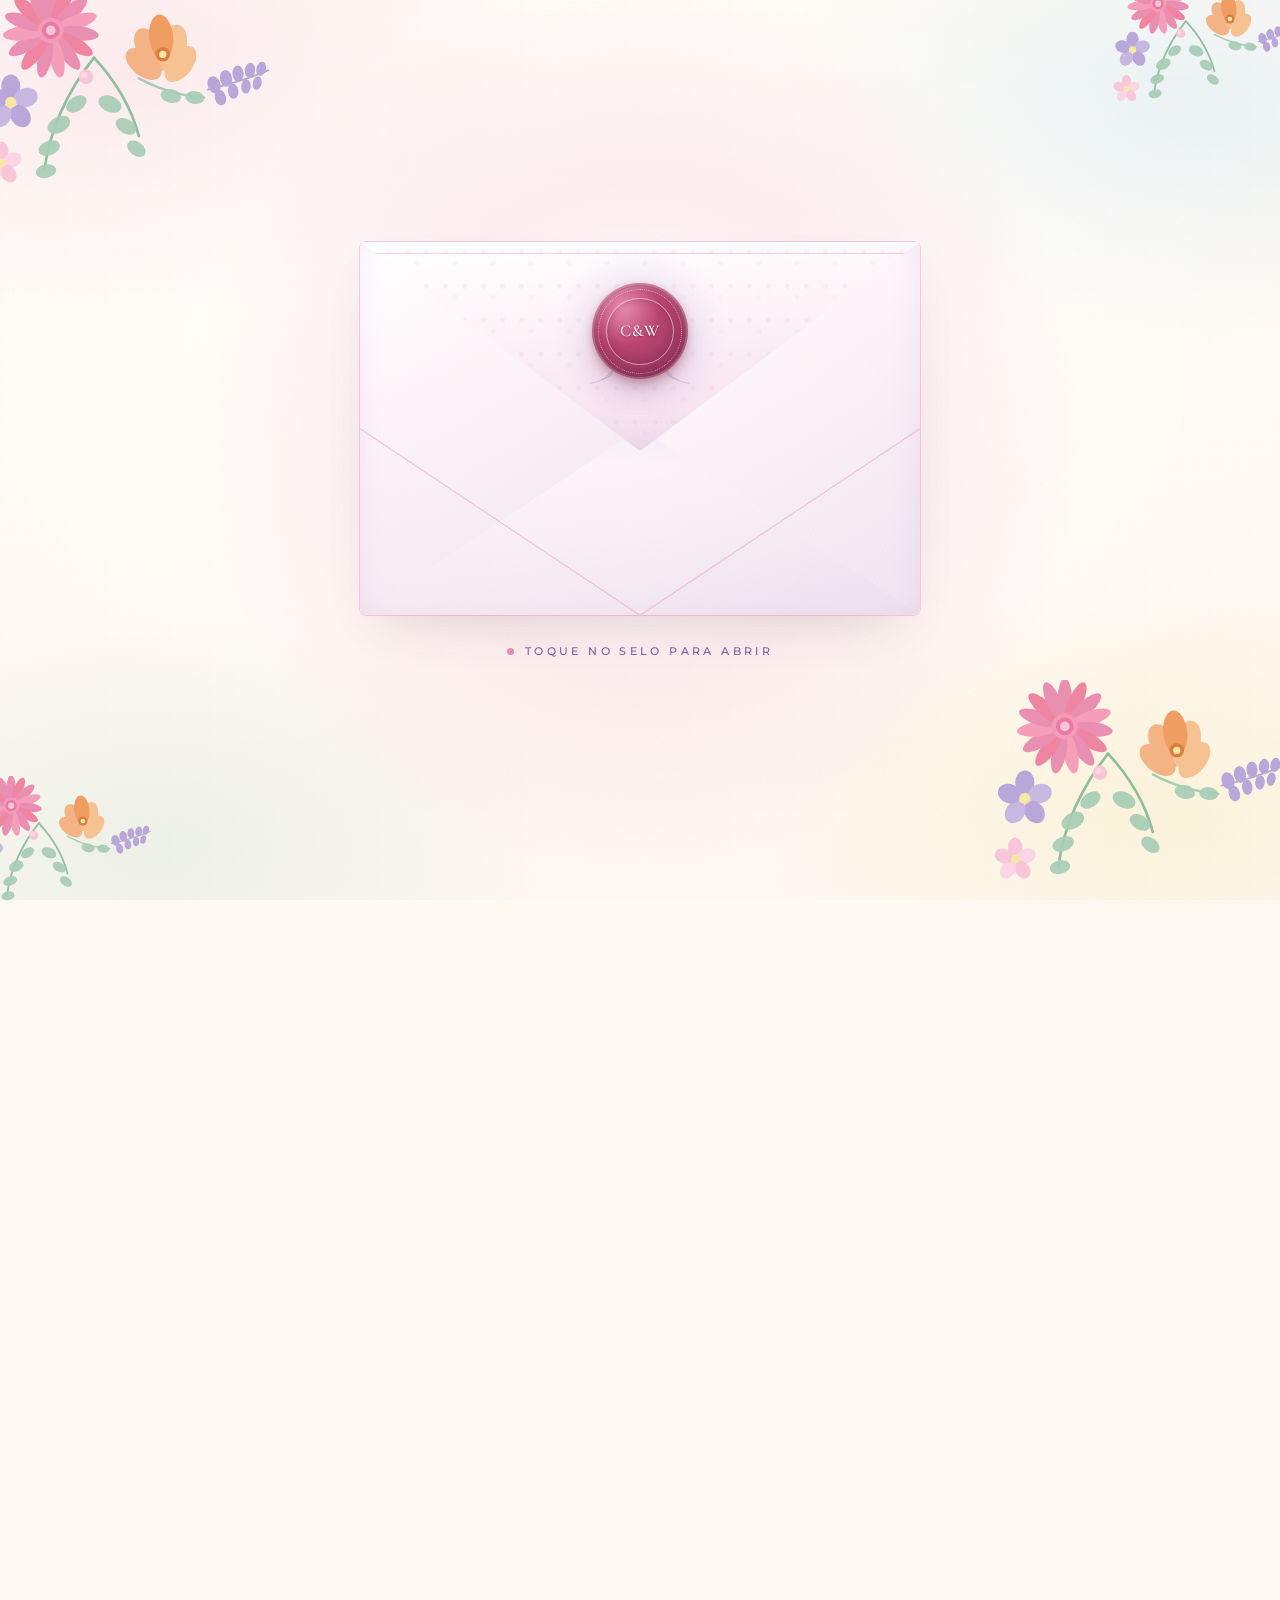
==== commit 978b8ae6: "Redesenha a identidade visual no estilo das artes do casal Inspirado nas artes de referencia (convit" ====
--- a/index.html
+++ b/index.html
@@ -17,6 +17,98 @@
 <link rel="stylesheet" href="style.css">
 </head>
 <body>
+
+<!-- ============ ORNAMENTOS FLORAIS (definições) ============ -->
+<svg class="floral-defs" aria-hidden="true" focusable="false" width="0" height="0">
+  <defs>
+    <symbol id="ramo-canto" viewBox="0 0 400 300">
+      <!-- hastes -->
+      <path d="M150 92 C120 130 96 175 88 232" stroke="#8FBF9F" stroke-width="3.4" fill="none" stroke-linecap="round"/>
+      <path d="M150 92 C176 120 196 152 206 190" stroke="#8FBF9F" stroke-width="3.4" fill="none" stroke-linecap="round"/>
+      <path d="M206 118 C232 132 258 140 288 142" stroke="#A8CDB5" stroke-width="3" fill="none" stroke-linecap="round"/>
+      <!-- eucalipto -->
+      <g fill="#A8CDB5" opacity=".92">
+        <ellipse cx="106" cy="176" rx="15" ry="10" transform="rotate(-28 106 176)"/>
+        <ellipse cx="94" cy="205" rx="14" ry="9" transform="rotate(-20 94 205)"/>
+        <ellipse cx="90" cy="234" rx="13" ry="8.5" transform="rotate(-12 90 234)"/>
+        <ellipse cx="128" cy="150" rx="14" ry="9" transform="rotate(-34 128 150)"/>
+        <ellipse cx="170" cy="150" rx="15" ry="10" transform="rotate(24 170 150)"/>
+        <ellipse cx="190" cy="178" rx="14" ry="9" transform="rotate(30 190 178)"/>
+        <ellipse cx="203" cy="206" rx="13" ry="8.5" transform="rotate(36 203 206)"/>
+        <ellipse cx="246" cy="140" rx="13" ry="8.5" transform="rotate(12 246 140)"/>
+        <ellipse cx="276" cy="142" rx="12" ry="8" transform="rotate(8 276 142)"/>
+      </g>
+      <!-- lavanda -->
+      <path d="M292 132 C318 126 344 118 368 108" stroke="#B9A7D9" stroke-width="2.2" fill="none" stroke-linecap="round"/>
+      <g fill="#B9A7D9">
+        <ellipse cx="300" cy="126" rx="8" ry="11" transform="rotate(-18 300 126)"/>
+        <ellipse cx="315" cy="118" rx="7.5" ry="10.5" transform="rotate(-10 315 118)"/>
+        <ellipse cx="330" cy="112" rx="7" ry="10" transform="rotate(-2 330 112)"/>
+        <ellipse cx="345" cy="108" rx="6.5" ry="9.5" transform="rotate(6 345 108)"/>
+        <ellipse cx="359" cy="106" rx="6" ry="9" transform="rotate(14 359 106)"/>
+        <ellipse cx="308" cy="142" rx="7" ry="10" transform="rotate(-14 308 142)"/>
+        <ellipse cx="324" cy="134" rx="6.5" ry="9.5" transform="rotate(-6 324 134)"/>
+        <ellipse cx="340" cy="128" rx="6" ry="9" transform="rotate(4 340 128)"/>
+        <ellipse cx="354" cy="124" rx="5.5" ry="8.5" transform="rotate(12 354 124)"/>
+      </g>
+      <!-- lirio laranja -->
+      <g opacity=".97">
+        <ellipse cx="222" cy="82" rx="17" ry="30" transform="rotate(-34 222 82)" fill="#F4B183"/>
+        <ellipse cx="248" cy="80" rx="17" ry="30" transform="rotate(16 248 80)" fill="#F7C08F"/>
+        <ellipse cx="234" cy="66" rx="15" ry="28" transform="rotate(-6 234 66)" fill="#EF9A5C"/>
+        <ellipse cx="212" cy="100" rx="15" ry="26" transform="rotate(-52 212 100)" fill="#F4B183"/>
+        <ellipse cx="258" cy="100" rx="15" ry="26" transform="rotate(38 258 100)" fill="#F7C08F"/>
+        <circle cx="236" cy="88" r="9" fill="#D97A3C"/>
+        <circle cx="236" cy="88" r="4.5" fill="#F8E6A5"/>
+      </g>
+      <!-- gerbera rosa -->
+      <g transform="translate(96,58)">
+        <g opacity=".96">
+          <ellipse cx="0" cy="-34" rx="9" ry="26" fill="#E98BAE"/>
+          <ellipse cx="0" cy="-34" rx="9" ry="26" fill="#F0819F" transform="rotate(24)"/>
+          <ellipse cx="0" cy="-34" rx="9" ry="26" fill="#E98BAE" transform="rotate(48)"/>
+          <ellipse cx="0" cy="-34" rx="9" ry="26" fill="#F49BB8" transform="rotate(72)"/>
+          <ellipse cx="0" cy="-34" rx="9" ry="26" fill="#E98BAE" transform="rotate(96)"/>
+          <ellipse cx="0" cy="-34" rx="9" ry="26" fill="#F0819F" transform="rotate(120)"/>
+          <ellipse cx="0" cy="-34" rx="9" ry="26" fill="#E98BAE" transform="rotate(144)"/>
+          <ellipse cx="0" cy="-34" rx="9" ry="26" fill="#F49BB8" transform="rotate(168)"/>
+          <ellipse cx="0" cy="-34" rx="9" ry="26" fill="#E98BAE" transform="rotate(192)"/>
+          <ellipse cx="0" cy="-34" rx="9" ry="26" fill="#F0819F" transform="rotate(216)"/>
+          <ellipse cx="0" cy="-34" rx="9" ry="26" fill="#E98BAE" transform="rotate(240)"/>
+          <ellipse cx="0" cy="-34" rx="9" ry="26" fill="#F49BB8" transform="rotate(264)"/>
+          <ellipse cx="0" cy="-34" rx="9" ry="26" fill="#E98BAE" transform="rotate(288)"/>
+          <ellipse cx="0" cy="-34" rx="9" ry="26" fill="#F0819F" transform="rotate(312)"/>
+          <ellipse cx="0" cy="-34" rx="9" ry="26" fill="#E98BAE" transform="rotate(336)"/>
+        </g>
+        <circle cx="0" cy="0" r="16" fill="#F49BB8"/>
+        <circle cx="0" cy="0" r="11" fill="#E97BA3"/>
+        <circle cx="0" cy="0" r="6" fill="#F8C6D9"/>
+      </g>
+      <!-- flor lilas media -->
+      <g transform="translate(46,148)">
+        <ellipse cx="0" cy="-20" rx="12" ry="15" fill="#B9A7D9"/>
+        <ellipse cx="19" cy="-6" rx="12" ry="15" fill="#C7B8E2" transform="rotate(72 19 -6)"/>
+        <ellipse cx="12" cy="17" rx="12" ry="15" fill="#B9A7D9" transform="rotate(144 12 17)"/>
+        <ellipse cx="-12" cy="17" rx="12" ry="15" fill="#C7B8E2" transform="rotate(216 -12 17)"/>
+        <ellipse cx="-19" cy="-6" rx="12" ry="15" fill="#B9A7D9" transform="rotate(288 -19 -6)"/>
+        <circle cx="0" cy="0" r="7" fill="#F8E6A5"/>
+      </g>
+      <!-- flor rosa pequena -->
+      <g transform="translate(34,224)">
+        <ellipse cx="0" cy="-15" rx="9" ry="12" fill="#F7C6D9"/>
+        <ellipse cx="14" cy="-4" rx="9" ry="12" fill="#FBD5E4" transform="rotate(72 14 -4)"/>
+        <ellipse cx="9" cy="13" rx="9" ry="12" fill="#F7C6D9" transform="rotate(144 9 13)"/>
+        <ellipse cx="-9" cy="13" rx="9" ry="12" fill="#FBD5E4" transform="rotate(216 -9 13)"/>
+        <ellipse cx="-14" cy="-4" rx="9" ry="12" fill="#F7C6D9" transform="rotate(288 -14 -4)"/>
+        <circle cx="0" cy="0" r="5.5" fill="#F8E6A5"/>
+      </g>
+      <!-- botao -->
+      <circle cx="140" cy="116" r="9" fill="#F7C6D9"/>
+      <circle cx="138" cy="114" r="4" fill="#FBD5E4"/>
+    </symbol>
+  </defs>
+</svg>
+
 
 <!-- ============ PÉTALAS / PARTÍCULAS DE FUNDO ============ -->
 <div class="petals" aria-hidden="true">
@@ -39,6 +131,12 @@
 <!-- ============ CENA 1 — O ENVELOPE QUE SE ABRE ================ -->
 <!-- ============================================================= -->
 <section id="envelope-scene" class="scene scene--envelope">
+
+  <!-- Ramos florais nos cantos, como nas artes do casal -->
+  <svg class="env-ramo env-ramo--tl" viewBox="0 0 400 300" aria-hidden="true"><use href="#ramo-canto"/></svg>
+  <svg class="env-ramo env-ramo--tr" viewBox="0 0 400 300" aria-hidden="true"><use href="#ramo-canto"/></svg>
+  <svg class="env-ramo env-ramo--bl" viewBox="0 0 400 300" aria-hidden="true"><use href="#ramo-canto"/></svg>
+  <svg class="env-ramo env-ramo--br" viewBox="0 0 400 300" aria-hidden="true"><use href="#ramo-canto"/></svg>
 
   <div class="envelope-stage">
 
@@ -149,27 +247,34 @@
 <!-- ============================================================= -->
 <main id="invitation" class="scene scene--invitation" aria-hidden="true">
 
-  <!-- HERO: foto da cerimônia com overlay editorial -->
+  <!-- ============ CAPA ============
+       No estilo das artes do casal: fundo de papel creme,
+       ramos florais nos cantos e o monograma em oval. -->
   <header class="hero">
-    <div class="hero-bg">
-      <!-- Foto principal: aparece inteira e nítida, sem cortar os rostos.
-           As laterais são preenchidas pelo fundo da paleta (CSS). -->
-      <img class="hero-photo" src="imagens/capa-casal.jpg" alt="Camila e William de mãos dadas, exibindo as alianças">
-      <div class="hero-veil"></div>
-      <div class="hero-vignette"></div>
-    </div>
+
+    <!-- Ramos florais decorativos nos cantos -->
+    <svg class="ramo ramo--tl" viewBox="0 0 400 300" aria-hidden="true"><use href="#ramo-canto"/></svg>
+    <svg class="ramo ramo--br" viewBox="0 0 400 300" aria-hidden="true"><use href="#ramo-canto"/></svg>
+    <svg class="ramo ramo--tr" viewBox="0 0 400 300" aria-hidden="true"><use href="#ramo-canto"/></svg>
+    <svg class="ramo ramo--bl" viewBox="0 0 400 300" aria-hidden="true"><use href="#ramo-canto"/></svg>
 
     <div class="hero-content reveal">
       <p class="hero-eyebrow">Com a bênção de Deus</p>
 
-      <div class="hero-monogram">
-        <span>C</span><i>&amp;</i><span>W</span>
+      <!-- Monograma em oval, com o ano nas laterais -->
+      <div class="hero-mono-oval" aria-hidden="true">
+        <span class="ano">20</span>
+        <span class="oval">
+          <span class="oval-c">C</span>
+          <span class="oval-w">W</span>
+        </span>
+        <span class="ano">26</span>
       </div>
 
       <h1 class="hero-names">
-        <span class="hero-name">Camila Cristina Goncalves</span>
+        <span class="hero-name">Camila</span>
         <span class="hero-amp">&amp;</span>
-        <span class="hero-name">William Prussak Macarini</span>
+        <span class="hero-name">William</span>
       </h1>
 
       <div class="hero-divider" aria-hidden="true">
@@ -177,6 +282,9 @@
         <svg viewBox="0 0 24 24"><path d="M12 2c.6 3.4 2.4 5.2 5.8 5.8-3.4.6-5.2 2.4-5.8 5.8-.6-3.4-2.4-5.2-5.8-5.8C9.6 7.2 11.4 5.4 12 2z" fill="currentColor"/></svg>
         <span></span>
       </div>
+
+      <p class="hero-date">24 de Novembro de 2026</p>
+      <p class="hero-place">Porto a Porto Restaurante &middot; Ribeirão da Ilha</p>
 
       <p class="hero-invite-text">
         Convidamos você para celebrar conosco<br>
@@ -366,9 +474,9 @@
             <p>Cada convidado escolhe o seu na confirmação de presença:</p>
             <ul class="menu-dishes">
               <li>
-                <strong>Spaghetti nero ai frutti di mare</strong>
-                <span>Salteado de camarões, ostra, lula, polvo e mariscos,
-                com alho, tomate cereja e salsa</span>
+                <strong>Risoto Bruxaria</strong>
+                <span>Camarão, ostra, polvo e lula grelhados, cogumelos
+                frescos e gorgonzola</span>
               </li>
               <li>
                 <strong>Parmegiana de mignon</strong>
--- a/style.css
+++ b/style.css
@@ -231,28 +231,27 @@
   display:grid;
   place-items:center;
   padding:5vh 5vw;
-  /* Carta de casamento de verão: lilás suave iluminado por
-     toques de rosa, menta, amarelo e azul — nada de roxo escuro */
+  /* Fundo de papel creme, igual às artes e ao resto do convite.
+     A cor vem das flores nos cantos, não do fundo. */
   background:
-    radial-gradient(75% 55% at 50% 8%, rgba(255,255,255,.75), transparent 62%),
-    radial-gradient(60% 45% at 12% 18%, rgba(247,198,217,.7), transparent 68%),
-    radial-gradient(55% 40% at 88% 22%, rgba(185,221,242,.66), transparent 68%),
-    radial-gradient(50% 38% at 18% 88%, rgba(191,220,200,.6), transparent 70%),
-    radial-gradient(45% 35% at 84% 84%, rgba(248,230,165,.62), transparent 70%),
-    linear-gradient(165deg, var(--lilas-suave) 0%, var(--lilas-claro) 45%, var(--rosa-claro) 100%);
+    radial-gradient(80% 62% at 50% 42%, rgba(255,255,255,.9), transparent 74%),
+    radial-gradient(48% 40% at 10% 8%, rgba(247,198,217,.34), transparent 70%),
+    radial-gradient(46% 38% at 92% 12%, rgba(185,221,242,.3), transparent 70%),
+    radial-gradient(44% 36% at 12% 94%, rgba(191,220,200,.28), transparent 72%),
+    radial-gradient(44% 36% at 90% 90%, rgba(248,230,165,.3), transparent 72%),
+    linear-gradient(165deg, #FFFCF7 0%, var(--creme) 55%, #FDF7F1 100%);
   perspective:1800px;
   transition:opacity .9s ease, visibility .9s ease;
 }
 .scene--envelope::before{
   content:'';
   position:absolute; inset:0;
-  /* Pétalas e folhagens muito sutis, para o fundo não ficar vazio */
+  /* Textura de papel, como nas artes */
   background-image:
-    radial-gradient(circle at 22% 28%, rgba(244,177,131,.16) 0 3px, transparent 4px),
-    radial-gradient(circle at 78% 22%, rgba(233,139,174,.16) 0 3px, transparent 4px),
-    radial-gradient(circle at 34% 74%, rgba(191,220,200,.2) 0 3px, transparent 4px),
-    radial-gradient(circle at 68% 80%, rgba(185,221,242,.2) 0 3px, transparent 4px);
-  background-size:220px 220px, 260px 260px, 240px 240px, 280px 280px;
+    radial-gradient(rgba(76,70,80,.05) .6px, transparent .7px),
+    radial-gradient(rgba(76,70,80,.04) .5px, transparent .6px);
+  background-size:22px 22px, 13px 13px;
+  background-position:0 0, 7px 9px;
   pointer-events:none;
 }
 
@@ -928,7 +927,7 @@
 .wrap{ width:min(1080px, 90vw); margin-inline:auto; }
 .wrap--narrow{ width:min(720px, 90vw); margin-inline:auto; }
 
-/* ---------- HERO ---------- */
+/* ---------- CAPA (estilo das artes do casal) ---------- */
 
 .hero{
   position:relative;
@@ -938,186 +937,204 @@
   place-items:center;
   text-align:center;
   overflow:hidden;
-  padding:14vh 6vw 16vh;
-  /* Fundo da paleta: preenche as laterais da foto com as cores
-     do convite, sem tons cinza nem áreas vazias */
+  padding:16vh 7vw 14vh;
+
+  /* Fundo de papel creme, com uma textura muito sutil.
+     A cor vem das flores, não do fundo. */
   background:
-    radial-gradient(55% 45% at 50% 46%, rgba(255,255,255,.85), transparent 72%),
-    radial-gradient(45% 40% at 10% 14%, rgba(247,198,217,.75), transparent 70%),
-    radial-gradient(45% 40% at 90% 16%, rgba(185,221,242,.7), transparent 70%),
-    radial-gradient(45% 40% at 14% 88%, rgba(191,220,200,.6), transparent 72%),
-    radial-gradient(45% 40% at 88% 86%, rgba(248,230,165,.6), transparent 72%),
-    linear-gradient(150deg, var(--lilas-suave) 0%, var(--rosa-suave) 50%, var(--azul-suave) 100%);
-}
-
-.hero-bg{ position:absolute; inset:0; z-index:0; overflow:hidden; }
-
-/* Foto principal: inteira, sem cortar os rostos */
-.hero-bg .hero-photo{
-  position:absolute; inset:0;
-  width:100%; height:100%;
-  object-fit:contain;
-  object-position:50% 50%;
-  transform:scale(1);
-  animation:hero-zoom 26s ease-out forwards;
-  filter:saturate(.95) contrast(1.02)
-         drop-shadow(0 30px 60px rgba(118,86,120,.28));
-  z-index:1;
-}
-@keyframes hero-zoom{
-  from{ transform:scale(1.02); }
-  to  { transform:scale(1); }
-}
-
-/* Integra a foto ao fundo colorido, sem faixas visíveis */
-.hero-bg::after{
+    radial-gradient(85% 70% at 50% 45%, rgba(255,255,255,.85), transparent 78%),
+    linear-gradient(165deg, #FFFCF7 0%, var(--creme) 55%, #FDF6EF 100%);
+}
+/* Textura de papel (pontinhos finos, quase imperceptíveis) */
+.hero::before{
   content:'';
   position:absolute; inset:0;
-  z-index:2;
   pointer-events:none;
-  background:
-    linear-gradient(90deg, rgba(255,255,255,.35) 0%, transparent 8%),
-    linear-gradient(270deg, rgba(255,255,255,.35) 0%, transparent 8%);
-}
-.hero-veil{
-  position:absolute; inset:0;
-  /* Véu apenas sobre a foto (que é escura), deixando as
-     laterais coloridas limpas e vivas */
-  background:
-    radial-gradient(46% 52% at 50% 44%, rgba(68,62,73,.42) 0%, rgba(68,62,73,.28) 62%, transparent 88%),
-    linear-gradient(180deg, rgba(68,62,73,.2) 0%, transparent 26%, transparent 74%, rgba(68,62,73,.34) 100%);
-}
-.hero-vignette{
-  position:absolute; inset:0;
-  background:radial-gradient(58% 62% at 50% 46%, rgba(68,62,73,.34) 0%, transparent 72%);
-}
+  opacity:.5;
+  background-image:
+    radial-gradient(rgba(76,70,80,.05) .6px, transparent .7px),
+    radial-gradient(rgba(76,70,80,.04) .5px, transparent .6px);
+  background-size:22px 22px, 13px 13px;
+  background-position:0 0, 7px 9px;
+}
+
+/* Ramos florais nos cantos, como nas artes */
+.ramo{
+  position:absolute;
+  width:clamp(180px, 26vw, 380px);
+  height:auto;
+  pointer-events:none;
+  z-index:1;
+  opacity:0;
+  animation:ramo-in 1.6s cubic-bezier(.22,.61,.36,1) forwards;
+}
+@keyframes ramo-in{
+  from{ opacity:0; transform:scale(.94); }
+  to  { opacity:1; transform:none; }
+}
+.ramo--tl{ top:-14px; left:-24px; }
+.ramo--br{ bottom:-18px; right:-26px; transform:rotate(180deg); animation-delay:.15s; }
+.ramo--tr{ top:-30px; right:-40px; transform:rotate(90deg); width:clamp(110px,15vw,220px); opacity:0; animation-delay:.3s; }
+.ramo--bl{ bottom:-34px; left:-44px; transform:rotate(-90deg); width:clamp(110px,15vw,220px); opacity:0; animation-delay:.45s; }
 
 .hero-content{
   position:relative;
-  z-index:2;
+  z-index:3;
   display:flex;
   flex-direction:column;
   align-items:center;
-  gap:clamp(10px,1.6vh,20px);
-  max-width:900px;
+  gap:clamp(10px,1.6vh,18px);
+  max-width:820px;
 }
 
 .hero-eyebrow{
   margin:0;
-  font-size:clamp(.56rem,1.4vw,.7rem);
-  letter-spacing:.44em;
+  font-size:clamp(.55rem,1.4vw,.68rem);
+  letter-spacing:.42em;
   text-transform:uppercase;
-  color:rgba(232,207,139,.9);
-  font-weight:400;
-}
-
-.hero-monogram{
+  color:var(--lilas-forte);
+  font-weight:600;
+}
+
+/* Monograma em oval, com o ano nas laterais (como nas artes) */
+.hero-mono-oval{
   display:flex;
   align-items:center;
+  justify-content:center;
   gap:clamp(8px,1.6vw,16px);
+  margin:clamp(4px,1vh,12px) 0;
+}
+.hero-mono-oval .ano{
+  font-family:var(--f-sans);
+  font-size:clamp(.58rem,1.5vw,.72rem);
+  letter-spacing:.28em;
+  color:var(--texto-claro);
+  font-weight:400;
+}
+.hero-mono-oval .oval{
+  position:relative;
+  width:clamp(74px,13vw,104px);
+  height:clamp(94px,16.5vw,132px);
+  border:1px solid rgba(122,95,168,.42);
+  border-radius:50% / 46%;
+  display:flex;
+  flex-direction:column;
+  align-items:center;
+  justify-content:center;
+  gap:0;
+  background:rgba(255,255,255,.5);
+  box-shadow:inset 0 0 0 4px rgba(255,255,255,.7);
+}
+.hero-mono-oval .oval-c,
+.hero-mono-oval .oval-w{
   font-family:var(--f-serif);
-  color:var(--gold-lt);
+  font-size:clamp(1.3rem,3.6vw,1.85rem);
+  font-weight:400;
   line-height:1;
-  margin-top:6px;
-}
-.hero-monogram span{ font-size:clamp(2.2rem,8vw,4rem); font-weight:300; }
-.hero-monogram i{
-  font-family:var(--f-script);
-  font-style:normal;
-  font-size:clamp(1.4rem,5vw,2.4rem);
-  color:var(--gold);
-}
-
+  color:var(--texto);
+  letter-spacing:.02em;
+}
+.hero-mono-oval .oval-w{ margin-top:-.12em; }
+
+/* Nomes em manuscrita, como nas artes */
 .hero-names{
   margin:0;
   display:flex;
-  flex-direction:column;
-  align-items:center;
-  gap:clamp(2px,.6vh,6px);
-  font-family:var(--f-serif);
-  font-weight:300;
-  color:#fff;
+  align-items:baseline;
+  justify-content:center;
+  gap:clamp(8px,2vw,20px);
+  flex-wrap:wrap;
+  font-weight:400;
 }
 .hero-name{
-  font-size:clamp(1.6rem,5.2vw,3.5rem);
-  letter-spacing:.06em;
-  text-shadow:0 4px 24px rgba(0,0,0,.6);
-  line-height:1.15;
+  font-family:var(--f-script);
+  font-size:clamp(2.1rem,7.4vw,4.2rem);
+  color:var(--texto);
+  line-height:1.1;
 }
 .hero-amp{
   font-family:var(--f-script);
-  font-size:clamp(1.5rem,4.4vw,3rem);
-  color:var(--gold-lt);
+  font-size:clamp(1.4rem,4.4vw,2.4rem);
+  color:var(--rosa-forte);
   line-height:1;
 }
 
 .hero-divider{
   display:flex;
   align-items:center;
-  gap:14px;
-  width:min(340px, 70%);
-  color:var(--gold-lt);
-  margin-top:4px;
+  gap:12px;
+  width:min(300px, 62%);
+  color:var(--rosa);
+  margin-top:2px;
 }
 .hero-divider span{
   flex:1; height:1px;
-  background:linear-gradient(90deg,transparent, rgba(232,207,139,.85) 45%, rgba(232,207,139,.85) 55%, transparent);
-}
-.hero-divider svg{ width:16px; height:16px; }
-
-/* Filete da capa com as cores dos arranjos de flores */
+  background:linear-gradient(90deg, transparent, rgba(233,139,174,.7) 45%, rgba(233,139,174,.7) 55%, transparent);
+}
+.hero-divider svg{ width:14px; height:14px; color:var(--rosa-forte); }
+
 .hero-divider span:first-child{
-  background:linear-gradient(90deg, transparent 0%, rgba(232,143,168,.55) 38%, rgba(232,194,92,.75) 70%, rgba(232,207,139,.85) 100%);
+  background:linear-gradient(90deg, transparent 0%, rgba(185,167,217,.5) 45%, rgba(233,139,174,.75) 100%);
 }
 .hero-divider span:last-child{
-  background:linear-gradient(90deg, rgba(232,207,139,.85) 0%, rgba(232,129,79,.72) 32%, rgba(169,154,208,.55) 68%, transparent 100%);
+  background:linear-gradient(90deg, rgba(233,139,174,.75) 0%, rgba(191,220,200,.55) 55%, transparent 100%);
+}
+
+.hero-date{
+  margin:2px 0 0;
+  font-family:var(--f-serif);
+  font-size:clamp(1.1rem,3vw,1.6rem);
+  letter-spacing:.06em;
+  color:var(--texto);
+}
+.hero-place{
+  margin:0;
+  font-size:clamp(.55rem,1.5vw,.68rem);
+  letter-spacing:.26em;
+  text-transform:uppercase;
+  color:var(--texto-claro);
 }
 
 .hero-invite-text{
   margin:6px 0 0;
   font-family:var(--f-serif);
-  font-size:clamp(.95rem,2.1vw,1.3rem);
+  font-size:clamp(.92rem,2vw,1.15rem);
   font-style:italic;
-  line-height:1.75;
-  color:rgba(255,255,255,.88);
+  line-height:1.8;
+  color:var(--texto-suave);
   font-weight:300;
   letter-spacing:.02em;
 }
 
 .scroll-cue{
   position:absolute;
-  bottom:4vh; left:50%;
+  bottom:3vh; left:50%;
   transform:translateX(-50%);
-  z-index:2;
+  z-index:3;
   display:flex;
   flex-direction:column;
   align-items:center;
-  gap:9px;
+  gap:8px;
 }
 .scroll-line{
-  width:1px; height:52px;
-  background:linear-gradient(180deg, transparent, var(--gold-lt));
+  width:1px; height:44px;
+  background:linear-gradient(180deg, transparent, var(--lilas));
   position:relative;
   overflow:hidden;
 }
 .scroll-line::after{
   content:'';
   position:absolute;
-  top:-52px; left:0;
-  width:1px; height:52px;
-  background:linear-gradient(180deg, transparent, #fff);
+  top:-44px; left:0;
+  width:1px; height:44px;
+  background:linear-gradient(180deg, transparent, var(--rosa-forte));
   animation:scroll-run 2.2s ease-in-out infinite;
 }
-@keyframes scroll-run{
-  0%  { transform:translateY(0); opacity:0; }
-  35% { opacity:1; }
-  100%{ transform:translateY(104px); opacity:0; }
-}
 .scroll-word{
-  font-size:.52rem;
-  letter-spacing:.36em;
+  font-size:.5rem;
+  letter-spacing:.34em;
   text-transform:uppercase;
-  color:rgba(232,207,139,.72);
+  color:var(--texto-claro);
 }
 
 /* ---------- SEÇÕES GENÉRICAS ---------- */
@@ -1125,6 +1142,9 @@
 .section{
   position:relative;
   padding:clamp(72px,11vh,132px) 0;
+  /* Os ramos florais saem para fora dos cantos de propósito;
+     o overflow evita que criem rolagem horizontal no celular. */
+  overflow:hidden;
 }
 
 .sec-eyebrow{
@@ -1198,11 +1218,11 @@
 /* ---------- DATA / COUNTDOWN ---------- */
 
 .section--date{
-  /* Rosa delicado — o "save the date" romântico */
+  /* Papel creme com um halo lilás bem suave */
   background:
-    radial-gradient(80% 55% at 50% 0%, rgba(247,198,217,.5), transparent 68%),
-    radial-gradient(60% 45% at 12% 100%, rgba(185,167,217,.22), transparent 70%),
-    linear-gradient(180deg, var(--creme) 0%, var(--rosa-suave) 100%);
+    radial-gradient(70% 48% at 50% 0%, rgba(220,210,238,.34), transparent 70%),
+    radial-gradient(48% 38% at 92% 96%, rgba(247,198,217,.18), transparent 72%),
+    linear-gradient(180deg, var(--creme) 0%, #FDF8FB 100%);
 }
 
 .countdown{
@@ -1327,11 +1347,11 @@
 /* ---------- NÓS DOIS ---------- */
 
 .section--casal{
-  /* Azul do céu e do mar de Florianópolis */
+  /* Papel creme — as fotos trazem a cor */
   background:
-    radial-gradient(75% 50% at 50% 0%, rgba(185,221,242,.55), transparent 70%),
-    radial-gradient(55% 45% at 85% 100%, rgba(191,220,200,.3), transparent 72%),
-    linear-gradient(180deg, var(--rosa-suave) 0%, var(--azul-suave) 42%, var(--azul-claro) 100%);
+    radial-gradient(70% 48% at 50% 0%, rgba(185,221,242,.3), transparent 70%),
+    radial-gradient(50% 40% at 88% 98%, rgba(191,220,200,.2), transparent 72%),
+    linear-gradient(180deg, #FDF8FB 0%, var(--creme) 60%, #FDFCF8 100%);
   padding-top:clamp(48px,7vh,84px);
 }
 
@@ -1378,11 +1398,11 @@
 /* ---------- LOCAL ---------- */
 
 .section--venue{
-  /* Verde menta — a natureza e as folhagens do restaurante */
+  /* Papel creme com halo de menta */
   background:
-    radial-gradient(70% 50% at 20% 0%, rgba(191,220,200,.6), transparent 70%),
-    radial-gradient(60% 45% at 90% 100%, rgba(248,230,165,.34), transparent 72%),
-    linear-gradient(180deg, var(--azul-claro) 0%, var(--menta-suave) 40%, var(--menta-claro) 100%);
+    radial-gradient(70% 50% at 18% 0%, rgba(191,220,200,.36), transparent 70%),
+    radial-gradient(52% 42% at 90% 100%, rgba(248,230,165,.24), transparent 72%),
+    linear-gradient(180deg, #FDFCF8 0%, var(--creme) 60%, #FBFDFA 100%);
 }
 
 .venue-grid{
@@ -1462,11 +1482,11 @@
 /* ---------- PROGRAMAÇÃO ---------- */
 
 .section--schedule{
-  /* Lilás claro — a seção mais "nobre" depois da abertura */
+  /* Papel creme com halo lilás */
   background:
-    radial-gradient(70% 50% at 50% 0%, rgba(220,210,238,.7), transparent 72%),
-    radial-gradient(55% 40% at 15% 100%, rgba(247,198,217,.35), transparent 72%),
-    linear-gradient(180deg, var(--menta-claro) 0%, var(--lilas-suave) 45%, var(--lilas-claro) 100%);
+    radial-gradient(70% 50% at 50% 0%, rgba(220,210,238,.42), transparent 72%),
+    radial-gradient(52% 42% at 14% 100%, rgba(247,198,217,.2), transparent 72%),
+    linear-gradient(180deg, #FBFDFA 0%, var(--creme) 55%, #FCF9FD 100%);
   color:var(--texto);
 }
 .section--schedule .sec-title{ color:var(--texto); }
@@ -1557,13 +1577,13 @@
 /* ---------- NOSSA RECEPÇÃO ---------- */
 
 .section--reception{
-  /* Creme com toques florais — o cardápio, leve e apetitoso */
+  /* Papel creme com toques florais suaves */
   background:
-    radial-gradient(60% 42% at 12% 4%, rgba(244,177,131,.4), transparent 70%),
-    radial-gradient(55% 42% at 88% 10%, rgba(247,198,217,.6), transparent 70%),
-    radial-gradient(50% 38% at 22% 96%, rgba(191,220,200,.45), transparent 72%),
-    radial-gradient(50% 38% at 80% 92%, rgba(185,221,242,.45), transparent 72%),
-    linear-gradient(180deg, var(--lilas-claro) 0%, var(--creme) 34%, var(--creme) 100%);
+    radial-gradient(55% 40% at 10% 4%, rgba(244,177,131,.24), transparent 70%),
+    radial-gradient(52% 40% at 90% 8%, rgba(247,198,217,.32), transparent 70%),
+    radial-gradient(48% 36% at 20% 96%, rgba(191,220,200,.26), transparent 72%),
+    radial-gradient(48% 36% at 82% 94%, rgba(185,221,242,.26), transparent 72%),
+    linear-gradient(180deg, #FCF9FD 0%, var(--creme) 30%, var(--creme) 100%);
   color:var(--texto);
 }
 .section--reception .sec-title{ color:var(--texto); }
@@ -1742,11 +1762,11 @@
 /* ---------- DETALHES ---------- */
 
 .section--details{
-  /* Amarelo luz do sol, muito suave */
+  /* Papel creme com halo amarelo suave */
   background:
-    radial-gradient(70% 50% at 50% 0%, rgba(248,230,165,.65), transparent 72%),
-    radial-gradient(50% 40% at 90% 100%, rgba(191,220,200,.32), transparent 72%),
-    linear-gradient(180deg, var(--creme) 0%, var(--amarelo-suave) 100%);
+    radial-gradient(68% 48% at 50% 0%, rgba(248,230,165,.42), transparent 72%),
+    radial-gradient(48% 38% at 90% 100%, rgba(191,220,200,.22), transparent 72%),
+    linear-gradient(180deg, var(--creme) 0%, #FEFCF4 100%);
 }
 
 .detail-cards{
@@ -1829,11 +1849,11 @@
 /* ---------- CITAÇÃO ---------- */
 
 .section--quote{
-  /* Lilás claro — o trecho bíblico, sereno */
+  /* Papel creme, sereno */
   background:
-    radial-gradient(75% 55% at 50% 40%, rgba(220,210,238,.6), transparent 70%),
-    radial-gradient(50% 40% at 12% 100%, rgba(247,198,217,.35), transparent 72%),
-    linear-gradient(180deg, var(--amarelo-suave) 0%, var(--lilas-suave) 45%, var(--lilas-claro) 100%);
+    radial-gradient(72% 52% at 50% 42%, rgba(220,210,238,.36), transparent 70%),
+    radial-gradient(48% 38% at 10% 100%, rgba(247,198,217,.2), transparent 72%),
+    linear-gradient(180deg, #FEFCF4 0%, var(--creme) 55%, #FCF9FD 100%);
   text-align:center;
 }
 .quote-mark{
@@ -1875,11 +1895,12 @@
 /* ---------- RSVP ---------- */
 
 .section--rsvp{
-  /* Rosa suave — o fechamento caloroso */
+  /* Papel creme com halos lilás e rosa */
   background:
-    radial-gradient(70% 50% at 50% 0%, rgba(247,198,217,.6), transparent 72%),
-    radial-gradient(55% 40% at 88% 100%, rgba(185,167,217,.3), transparent 72%),
-    linear-gradient(180deg, var(--lilas-claro) 0%, var(--rosa-suave) 45%, var(--rosa-claro) 100%);
+    radial-gradient(68% 48% at 50% 0%, rgba(220,239,250,.3), transparent 72%),
+    radial-gradient(55% 42% at 12% 100%, rgba(220,210,238,.34), transparent 72%),
+    radial-gradient(46% 38% at 88% 96%, rgba(247,198,217,.24), transparent 74%),
+    linear-gradient(180deg, #FCF9FD 0%, var(--creme) 55%, #FDF6F9 100%);
   color:var(--texto);
 }
 .section--rsvp .sec-title{ color:var(--texto); }
@@ -2028,9 +2049,9 @@
 .footer{
   /* Fecha com o azul do mar ao entardecer */
   background:
-    radial-gradient(70% 60% at 50% 0%, rgba(185,221,242,.22), transparent 70%),
-    radial-gradient(60% 50% at 15% 100%, rgba(247,198,217,.25), transparent 72%),
-    linear-gradient(180deg, var(--rosa) 0%, var(--lilas-forte) 60%, #5E4785 100%);
+    radial-gradient(70% 60% at 50% 0%, rgba(185,221,242,.28), transparent 70%),
+    radial-gradient(55% 45% at 12% 100%, rgba(220,210,238,.3), transparent 72%),
+    linear-gradient(180deg, var(--lilas) 0%, var(--lilas-forte) 55%, #5A4380 100%);
   color:rgba(255,255,255,.9);
   text-align:center;
   padding:clamp(56px,8vh,88px) 0 clamp(44px,6vh,64px);
@@ -2100,16 +2121,159 @@
   .letter-inner{ padding:14px 12px; }
   .tap-hint{ font-size:.56rem; letter-spacing:.24em; }
   .cd-sep{ display:none; }
-  .countdown{ gap:10px; }
-  .cd-unit{ min-width:68px; padding:12px 10px; }
-  .btn{ padding:13px 22px; font-size:.6rem; }
+  .countdown{ gap:8px; }
+  .cd-unit{ min-width:66px; padding:12px 8px; }
+
+  /* Alvos de toque confortáveis para o dedo (mínimo 44px).
+     Vale para todos os botões do convite, inclusive os de
+     contato e o "Ver a abertura novamente". */
+  .btn{
+    padding:15px 24px;
+    font-size:.62rem;
+    min-height:46px;
+    justify-content:center;
+  }
+  .btn--small{ padding:14px 22px; min-height:46px; }
+
+  /* Botões de contato ocupam a largura, mais fáceis de acertar */
+  .contact-actions{ flex-direction:column; gap:12px; }
+  .contact-actions .btn{ width:100%; }
+
+  /* Campos do formulário mais altos para digitar no celular */
+  .field input,
+  .field select{ min-height:48px; }
+  .field textarea{ min-height:110px; }
+  .rsvp-form .btn{ padding:17px 24px; min-height:52px; }
 
   /* Evita quebras feias no hero em telas estreitas */
   .hero{ padding:12vh 5vw 15vh; }
   .hero-eyebrow{ font-size:.5rem; letter-spacing:.26em; max-width:88%; line-height:1.9; }
-  .hero-name{ font-size:clamp(1.42rem,7.4vw,2rem); }
-  .hero-invite-text{ font-size:.92rem; }
+  .hero-name{ font-size:clamp(1.34rem,7vw,1.9rem); }
+  .hero-invite-text{ font-size:.9rem; }
   .hero-monogram span{ font-size:2.6rem; }
   .hero-divider{ width:64%; }
   .scroll-cue{ bottom:2.4vh; }
-}
+
+  /* Seções com respiro proporcional */
+  .section{ padding:clamp(56px,9vh,88px) 0; }
+  .sec-title{ font-size:clamp(1.5rem,7vw,2.1rem); }
+  .sec-eyebrow{ font-size:.56rem; letter-spacing:.3em; }
+  .sec-sub{ font-size:.78rem; letter-spacing:.08em; }
+  .wrap{ width:88vw; }
+
+  /* Cardápio e cards com toque mais confortável */
+  .menu-item{ grid-template-columns:40px 1fr; gap:0 13px; }
+  .menu-icon{ width:40px; height:40px; }
+  .menu-icon svg{ width:20px; height:20px; }
+  .d-card{ padding:26px 18px; }
+
+  /* Linha do tempo mais compacta */
+  .tl-item{ grid-template-columns:22px 1fr; gap:0 12px; }
+  .tl-time{ font-size:1rem; }
+
+  /* Rodapé */
+  .footer{ padding:52px 0 44px; }
+}
+
+
+/* =========================================================
+   RAMOS FLORAIS NAS SEÇÕES
+   Como nas artes: flores nos cantos, bem sutis, para dar
+   vida ao fundo de papel sem competir com o conteúdo.
+   ========================================================= */
+
+.section{
+  position:relative;
+  /* Os ramos florais saem para fora dos cantos de propósito;
+     o overflow evita que criem rolagem horizontal. */
+  overflow:hidden;
+}
+
+/* Ramo no canto superior esquerdo das seções principais */
+.section--date::before,
+.section--reception::before,
+.section--quote::before{
+  content:'';
+  position:absolute;
+  top:-10px; left:-18px;
+  width:clamp(120px,17vw,240px);
+  aspect-ratio:400/300;
+  background-image:url("data:image/svg+xml,%3Csvg xmlns='http://www.w3.org/2000/svg' viewBox='0 0 400 300'%3E%3Cg opacity='.5'%3E%3Cpath d='M150 92 C120 130 96 175 88 232' stroke='%238FBF9F' stroke-width='4' fill='none'/%3E%3Cpath d='M206 118 C232 132 258 140 288 142' stroke='%23A8CDB5' stroke-width='3.5' fill='none'/%3E%3Cg fill='%23A8CDB5'%3E%3Cellipse cx='106' cy='176' rx='15' ry='10' transform='rotate(-28 106 176)'/%3E%3Cellipse cx='94' cy='205' rx='14' ry='9' transform='rotate(-20 94 205)'/%3E%3Cellipse cx='128' cy='150' rx='14' ry='9' transform='rotate(-34 128 150)'/%3E%3Cellipse cx='170' cy='150' rx='15' ry='10' transform='rotate(24 170 150)'/%3E%3Cellipse cx='190' cy='178' rx='14' ry='9' transform='rotate(30 190 178)'/%3E%3C/g%3E%3Cg fill='%23B9A7D9'%3E%3Cellipse cx='300' cy='126' rx='8' ry='11' transform='rotate(-18 300 126)'/%3E%3Cellipse cx='318' cy='117' rx='7.5' ry='10.5' transform='rotate(-8 318 117)'/%3E%3Cellipse cx='336' cy='110' rx='7' ry='10' transform='rotate(4 336 110)'/%3E%3C/g%3E%3Cg opacity='.95'%3E%3Cellipse cx='222' cy='82' rx='16' ry='28' transform='rotate(-34 222 82)' fill='%23F4B183'/%3E%3Cellipse cx='248' cy='80' rx='16' ry='28' transform='rotate(16 248 80)' fill='%23F7C08F'/%3E%3Cellipse cx='234' cy='66' rx='14' ry='26' transform='rotate(-6 234 66)' fill='%23EF9A5C'/%3E%3Ccircle cx='236' cy='88' r='8' fill='%23D97A3C'/%3E%3C/g%3E%3Cg transform='translate(96,58)'%3E%3Cg opacity='.95'%3E%3Cellipse cx='0' cy='-32' rx='8' ry='24' fill='%23E98BAE'/%3E%3Cellipse cx='0' cy='-32' rx='8' ry='24' fill='%23F0819F' transform='rotate(36)'/%3E%3Cellipse cx='0' cy='-32' rx='8' ry='24' fill='%23E98BAE' transform='rotate(72)'/%3E%3Cellipse cx='0' cy='-32' rx='8' ry='24' fill='%23F49BB8' transform='rotate(108)'/%3E%3Cellipse cx='0' cy='-32' rx='8' ry='24' fill='%23E98BAE' transform='rotate(144)'/%3E%3Cellipse cx='0' cy='-32' rx='8' ry='24' fill='%23F0819F' transform='rotate(180)'/%3E%3Cellipse cx='0' cy='-32' rx='8' ry='24' fill='%23E98BAE' transform='rotate(216)'/%3E%3Cellipse cx='0' cy='-32' rx='8' ry='24' fill='%23F49BB8' transform='rotate(252)'/%3E%3Cellipse cx='0' cy='-32' rx='8' ry='24' fill='%23E98BAE' transform='rotate(288)'/%3E%3Cellipse cx='0' cy='-32' rx='8' ry='24' fill='%23F0819F' transform='rotate(324)'/%3E%3C/g%3E%3Ccircle cx='0' cy='0' r='14' fill='%23E97BA3'/%3E%3Ccircle cx='0' cy='0' r='6' fill='%23F8C6D9'/%3E%3C/g%3E%3Cg transform='translate(46,148)'%3E%3Cellipse cx='0' cy='-19' rx='11' ry='14' fill='%23B9A7D9'/%3E%3Cellipse cx='18' cy='-6' rx='11' ry='14' fill='%23C7B8E2' transform='rotate(72 18 -6)'/%3E%3Cellipse cx='11' cy='16' rx='11' ry='14' fill='%23B9A7D9' transform='rotate(144 11 16)'/%3E%3Cellipse cx='-11' cy='16' rx='11' ry='14' fill='%23C7B8E2' transform='rotate(216 -11 16)'/%3E%3Cellipse cx='-18' cy='-6' rx='11' ry='14' fill='%23B9A7D9' transform='rotate(288 -18 -6)'/%3E%3Ccircle cx='0' cy='0' r='6' fill='%23F8E6A5'/%3E%3C/g%3E%3Cg transform='translate(34,224)'%3E%3Cellipse cx='0' cy='-14' rx='8' ry='11' fill='%23F7C6D9'/%3E%3Cellipse cx='13' cy='-4' rx='8' ry='11' fill='%23FBD5E4' transform='rotate(72 13 -4)'/%3E%3Cellipse cx='8' cy='12' rx='8' ry='11' fill='%23F7C6D9' transform='rotate(144 8 12)'/%3E%3Cellipse cx='-8' cy='12' rx='8' ry='11' fill='%23FBD5E4' transform='rotate(216 -8 12)'/%3E%3Cellipse cx='-13' cy='-4' rx='8' ry='11' fill='%23F7C6D9' transform='rotate(288 -13 -4)'/%3E%3Ccircle cx='0' cy='0' r='5' fill='%23F8E6A5'/%3E%3C/g%3E%3C/g%3E%3C/svg%3E");
+  background-repeat:no-repeat;
+  background-size:contain;
+  pointer-events:none;
+  opacity:.72;
+  z-index:0;
+}
+
+/* Ramo no canto inferior direito, espelhado */
+.section--venue::after,
+.section--details::after,
+.section--rsvp::after{
+  content:'';
+  position:absolute;
+  bottom:-12px; right:-20px;
+  width:clamp(120px,17vw,240px);
+  aspect-ratio:400/300;
+  background-image:url("data:image/svg+xml,%3Csvg xmlns='http://www.w3.org/2000/svg' viewBox='0 0 400 300'%3E%3Cg opacity='.5' transform='rotate(180 200 150)'%3E%3Cpath d='M150 92 C120 130 96 175 88 232' stroke='%238FBF9F' stroke-width='4' fill='none'/%3E%3Cpath d='M206 118 C232 132 258 140 288 142' stroke='%23A8CDB5' stroke-width='3.5' fill='none'/%3E%3Cg fill='%23A8CDB5'%3E%3Cellipse cx='106' cy='176' rx='15' ry='10' transform='rotate(-28 106 176)'/%3E%3Cellipse cx='94' cy='205' rx='14' ry='9' transform='rotate(-20 94 205)'/%3E%3Cellipse cx='128' cy='150' rx='14' ry='9' transform='rotate(-34 128 150)'/%3E%3Cellipse cx='170' cy='150' rx='15' ry='10' transform='rotate(24 170 150)'/%3E%3Cellipse cx='190' cy='178' rx='14' ry='9' transform='rotate(30 190 178)'/%3E%3C/g%3E%3Cg fill='%23B9A7D9'%3E%3Cellipse cx='300' cy='126' rx='8' ry='11' transform='rotate(-18 300 126)'/%3E%3Cellipse cx='318' cy='117' rx='7.5' ry='10.5' transform='rotate(-8 318 117)'/%3E%3Cellipse cx='336' cy='110' rx='7' ry='10' transform='rotate(4 336 110)'/%3E%3C/g%3E%3Cg opacity='.95'%3E%3Cellipse cx='222' cy='82' rx='16' ry='28' transform='rotate(-34 222 82)' fill='%23F4B183'/%3E%3Cellipse cx='248' cy='80' rx='16' ry='28' transform='rotate(16 248 80)' fill='%23F7C08F'/%3E%3Cellipse cx='234' cy='66' rx='14' ry='26' transform='rotate(-6 234 66)' fill='%23EF9A5C'/%3E%3Ccircle cx='236' cy='88' r='8' fill='%23D97A3C'/%3E%3C/g%3E%3Cg transform='translate(96,58)'%3E%3Cg opacity='.95'%3E%3Cellipse cx='0' cy='-32' rx='8' ry='24' fill='%23E98BAE'/%3E%3Cellipse cx='0' cy='-32' rx='8' ry='24' fill='%23F0819F' transform='rotate(36)'/%3E%3Cellipse cx='0' cy='-32' rx='8' ry='24' fill='%23E98BAE' transform='rotate(72)'/%3E%3Cellipse cx='0' cy='-32' rx='8' ry='24' fill='%23F49BB8' transform='rotate(108)'/%3E%3Cellipse cx='0' cy='-32' rx='8' ry='24' fill='%23E98BAE' transform='rotate(144)'/%3E%3Cellipse cx='0' cy='-32' rx='8' ry='24' fill='%23F0819F' transform='rotate(180)'/%3E%3Cellipse cx='0' cy='-32' rx='8' ry='24' fill='%23E98BAE' transform='rotate(216)'/%3E%3Cellipse cx='0' cy='-32' rx='8' ry='24' fill='%23F49BB8' transform='rotate(252)'/%3E%3Cellipse cx='0' cy='-32' rx='8' ry='24' fill='%23E98BAE' transform='rotate(288)'/%3E%3Cellipse cx='0' cy='-32' rx='8' ry='24' fill='%23F0819F' transform='rotate(324)'/%3E%3C/g%3E%3Ccircle cx='0' cy='0' r='14' fill='%23E97BA3'/%3E%3Ccircle cx='0' cy='0' r='6' fill='%23F8C6D9'/%3E%3C/g%3E%3Cg transform='translate(46,148)'%3E%3Cellipse cx='0' cy='-19' rx='11' ry='14' fill='%23B9A7D9'/%3E%3Cellipse cx='18' cy='-6' rx='11' ry='14' fill='%23C7B8E2' transform='rotate(72 18 -6)'/%3E%3Cellipse cx='11' cy='16' rx='11' ry='14' fill='%23B9A7D9' transform='rotate(144 11 16)'/%3E%3Cellipse cx='-11' cy='16' rx='11' ry='14' fill='%23C7B8E2' transform='rotate(216 -11 16)'/%3E%3Cellipse cx='-18' cy='-6' rx='11' ry='14' fill='%23B9A7D9' transform='rotate(288 -18 -6)'/%3E%3Ccircle cx='0' cy='0' r='6' fill='%23F8E6A5'/%3E%3C/g%3E%3Cg transform='translate(34,224)'%3E%3Cellipse cx='0' cy='-14' rx='8' ry='11' fill='%23F7C6D9'/%3E%3Cellipse cx='13' cy='-4' rx='8' ry='11' fill='%23FBD5E4' transform='rotate(72 13 -4)'/%3E%3Cellipse cx='8' cy='12' rx='8' ry='11' fill='%23F7C6D9' transform='rotate(144 8 12)'/%3E%3Cellipse cx='-8' cy='12' rx='8' ry='11' fill='%23FBD5E4' transform='rotate(216 -8 12)'/%3E%3Cellipse cx='-13' cy='-4' rx='8' ry='11' fill='%23F7C6D9' transform='rotate(288 -13 -4)'/%3E%3Ccircle cx='0' cy='0' r='5' fill='%23F8E6A5'/%3E%3C/g%3E%3C/g%3E%3C/svg%3E");
+  background-repeat:no-repeat;
+  background-size:contain;
+  pointer-events:none;
+  opacity:.72;
+  z-index:0;
+}
+
+/* O conteúdo fica acima dos ramos */
+.section > .wrap{ position:relative; z-index:1; }
+
+
+/* =========================================================
+   RAMOS FLORAIS NA CENA DO ENVELOPE
+   ========================================================= */
+
+.env-ramo{
+  position:absolute;
+  width:clamp(190px, 25vw, 360px);
+  height:auto;
+  pointer-events:none;
+  z-index:1;
+  opacity:0;
+  animation:env-ramo-in 1.8s cubic-bezier(.22,.61,.36,1) .35s forwards;
+}
+@keyframes env-ramo-in{
+  from{ opacity:0; transform:scale(.93); }
+  to  { opacity:1; transform:none; }
+}
+.env-ramo--tl{ top:-16px; left:-26px; }
+.env-ramo--tr{ top:-26px; right:-34px;
+  transform:rotate(90deg); transform-origin:top right;
+  width:clamp(120px,16vw,230px); animation-delay:.5s; }
+.env-ramo--bl{ bottom:-30px; left:-38px;
+  transform:rotate(-90deg); transform-origin:bottom left;
+  width:clamp(120px,16vw,230px); animation-delay:.65s; }
+.env-ramo--br{ bottom:-20px; right:-28px;
+  transform:rotate(180deg); transform-origin:bottom right;
+  animation-delay:.8s; }
+
+/* Some junto com a abertura do envelope */
+.scene--envelope.is-gone .env-ramo{
+  opacity:0;
+  transition:opacity .5s ease;
+}
+
+
+/* =========================================================
+   DISPOSITIVOS DE TOQUE (celular e tablet)
+   Garante alvos de toque confortáveis em QUALQUER tela
+   sensível ao toque, não só nas estreitas.
+   ========================================================= */
+
+@media (pointer: coarse){
+  .btn{ min-height:46px; }
+  .btn--small{ min-height:46px; }
+  .field input,
+  .field select{ min-height:48px; }
+  .field textarea{ min-height:110px; }
+  .rsvp-form .btn{ min-height:52px; }
+  .contact-actions .btn{ min-height:48px; }
+}
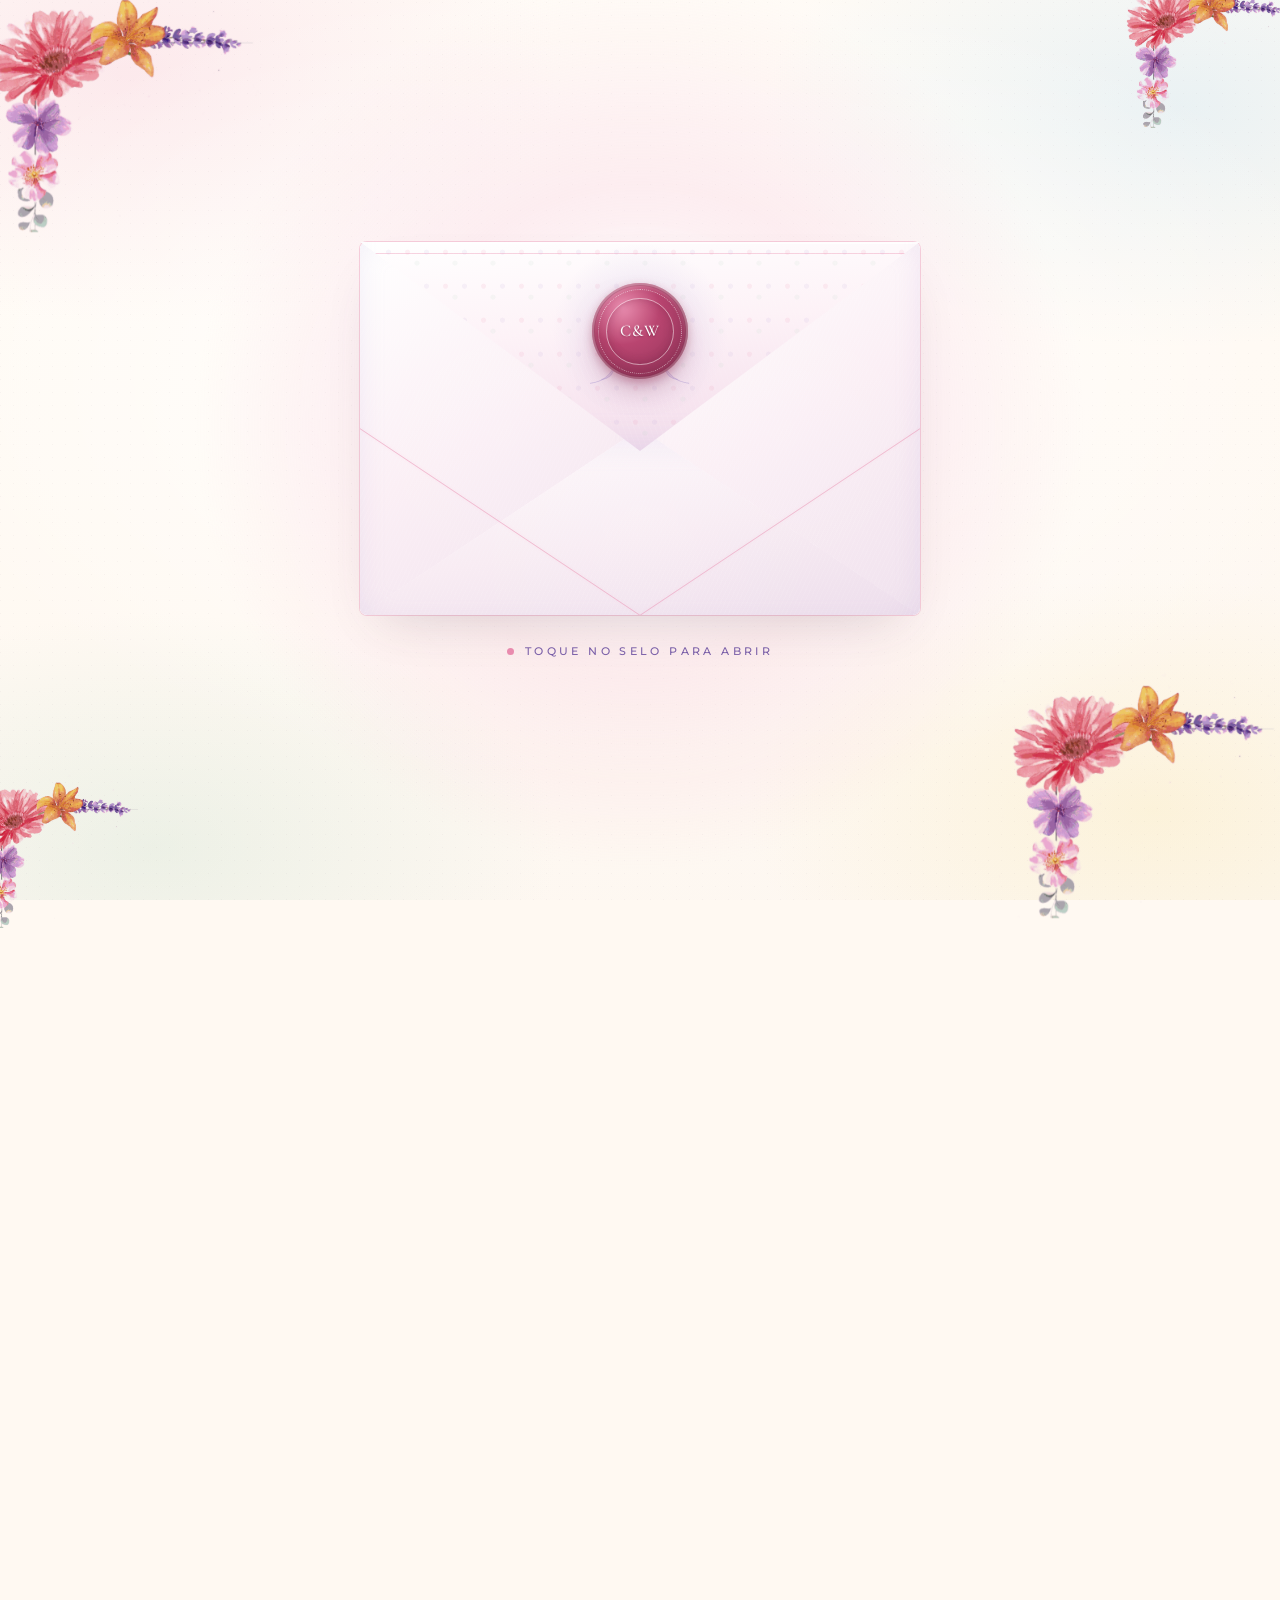
==== commit c0360194: "Ajustes de conteudo e flores reais das artes 1. Flores realistas: extraidas das artes do casal (aqua" ====
--- a/index.html
+++ b/index.html
@@ -17,98 +17,6 @@
 <link rel="stylesheet" href="style.css">
 </head>
 <body>
-
-<!-- ============ ORNAMENTOS FLORAIS (definições) ============ -->
-<svg class="floral-defs" aria-hidden="true" focusable="false" width="0" height="0">
-  <defs>
-    <symbol id="ramo-canto" viewBox="0 0 400 300">
-      <!-- hastes -->
-      <path d="M150 92 C120 130 96 175 88 232" stroke="#8FBF9F" stroke-width="3.4" fill="none" stroke-linecap="round"/>
-      <path d="M150 92 C176 120 196 152 206 190" stroke="#8FBF9F" stroke-width="3.4" fill="none" stroke-linecap="round"/>
-      <path d="M206 118 C232 132 258 140 288 142" stroke="#A8CDB5" stroke-width="3" fill="none" stroke-linecap="round"/>
-      <!-- eucalipto -->
-      <g fill="#A8CDB5" opacity=".92">
-        <ellipse cx="106" cy="176" rx="15" ry="10" transform="rotate(-28 106 176)"/>
-        <ellipse cx="94" cy="205" rx="14" ry="9" transform="rotate(-20 94 205)"/>
-        <ellipse cx="90" cy="234" rx="13" ry="8.5" transform="rotate(-12 90 234)"/>
-        <ellipse cx="128" cy="150" rx="14" ry="9" transform="rotate(-34 128 150)"/>
-        <ellipse cx="170" cy="150" rx="15" ry="10" transform="rotate(24 170 150)"/>
-        <ellipse cx="190" cy="178" rx="14" ry="9" transform="rotate(30 190 178)"/>
-        <ellipse cx="203" cy="206" rx="13" ry="8.5" transform="rotate(36 203 206)"/>
-        <ellipse cx="246" cy="140" rx="13" ry="8.5" transform="rotate(12 246 140)"/>
-        <ellipse cx="276" cy="142" rx="12" ry="8" transform="rotate(8 276 142)"/>
-      </g>
-      <!-- lavanda -->
-      <path d="M292 132 C318 126 344 118 368 108" stroke="#B9A7D9" stroke-width="2.2" fill="none" stroke-linecap="round"/>
-      <g fill="#B9A7D9">
-        <ellipse cx="300" cy="126" rx="8" ry="11" transform="rotate(-18 300 126)"/>
-        <ellipse cx="315" cy="118" rx="7.5" ry="10.5" transform="rotate(-10 315 118)"/>
-        <ellipse cx="330" cy="112" rx="7" ry="10" transform="rotate(-2 330 112)"/>
-        <ellipse cx="345" cy="108" rx="6.5" ry="9.5" transform="rotate(6 345 108)"/>
-        <ellipse cx="359" cy="106" rx="6" ry="9" transform="rotate(14 359 106)"/>
-        <ellipse cx="308" cy="142" rx="7" ry="10" transform="rotate(-14 308 142)"/>
-        <ellipse cx="324" cy="134" rx="6.5" ry="9.5" transform="rotate(-6 324 134)"/>
-        <ellipse cx="340" cy="128" rx="6" ry="9" transform="rotate(4 340 128)"/>
-        <ellipse cx="354" cy="124" rx="5.5" ry="8.5" transform="rotate(12 354 124)"/>
-      </g>
-      <!-- lirio laranja -->
-      <g opacity=".97">
-        <ellipse cx="222" cy="82" rx="17" ry="30" transform="rotate(-34 222 82)" fill="#F4B183"/>
-        <ellipse cx="248" cy="80" rx="17" ry="30" transform="rotate(16 248 80)" fill="#F7C08F"/>
-        <ellipse cx="234" cy="66" rx="15" ry="28" transform="rotate(-6 234 66)" fill="#EF9A5C"/>
-        <ellipse cx="212" cy="100" rx="15" ry="26" transform="rotate(-52 212 100)" fill="#F4B183"/>
-        <ellipse cx="258" cy="100" rx="15" ry="26" transform="rotate(38 258 100)" fill="#F7C08F"/>
-        <circle cx="236" cy="88" r="9" fill="#D97A3C"/>
-        <circle cx="236" cy="88" r="4.5" fill="#F8E6A5"/>
-      </g>
-      <!-- gerbera rosa -->
-      <g transform="translate(96,58)">
-        <g opacity=".96">
-          <ellipse cx="0" cy="-34" rx="9" ry="26" fill="#E98BAE"/>
-          <ellipse cx="0" cy="-34" rx="9" ry="26" fill="#F0819F" transform="rotate(24)"/>
-          <ellipse cx="0" cy="-34" rx="9" ry="26" fill="#E98BAE" transform="rotate(48)"/>
-          <ellipse cx="0" cy="-34" rx="9" ry="26" fill="#F49BB8" transform="rotate(72)"/>
-          <ellipse cx="0" cy="-34" rx="9" ry="26" fill="#E98BAE" transform="rotate(96)"/>
-          <ellipse cx="0" cy="-34" rx="9" ry="26" fill="#F0819F" transform="rotate(120)"/>
-          <ellipse cx="0" cy="-34" rx="9" ry="26" fill="#E98BAE" transform="rotate(144)"/>
-          <ellipse cx="0" cy="-34" rx="9" ry="26" fill="#F49BB8" transform="rotate(168)"/>
-          <ellipse cx="0" cy="-34" rx="9" ry="26" fill="#E98BAE" transform="rotate(192)"/>
-          <ellipse cx="0" cy="-34" rx="9" ry="26" fill="#F0819F" transform="rotate(216)"/>
-          <ellipse cx="0" cy="-34" rx="9" ry="26" fill="#E98BAE" transform="rotate(240)"/>
-          <ellipse cx="0" cy="-34" rx="9" ry="26" fill="#F49BB8" transform="rotate(264)"/>
-          <ellipse cx="0" cy="-34" rx="9" ry="26" fill="#E98BAE" transform="rotate(288)"/>
-          <ellipse cx="0" cy="-34" rx="9" ry="26" fill="#F0819F" transform="rotate(312)"/>
-          <ellipse cx="0" cy="-34" rx="9" ry="26" fill="#E98BAE" transform="rotate(336)"/>
-        </g>
-        <circle cx="0" cy="0" r="16" fill="#F49BB8"/>
-        <circle cx="0" cy="0" r="11" fill="#E97BA3"/>
-        <circle cx="0" cy="0" r="6" fill="#F8C6D9"/>
-      </g>
-      <!-- flor lilas media -->
-      <g transform="translate(46,148)">
-        <ellipse cx="0" cy="-20" rx="12" ry="15" fill="#B9A7D9"/>
-        <ellipse cx="19" cy="-6" rx="12" ry="15" fill="#C7B8E2" transform="rotate(72 19 -6)"/>
-        <ellipse cx="12" cy="17" rx="12" ry="15" fill="#B9A7D9" transform="rotate(144 12 17)"/>
-        <ellipse cx="-12" cy="17" rx="12" ry="15" fill="#C7B8E2" transform="rotate(216 -12 17)"/>
-        <ellipse cx="-19" cy="-6" rx="12" ry="15" fill="#B9A7D9" transform="rotate(288 -19 -6)"/>
-        <circle cx="0" cy="0" r="7" fill="#F8E6A5"/>
-      </g>
-      <!-- flor rosa pequena -->
-      <g transform="translate(34,224)">
-        <ellipse cx="0" cy="-15" rx="9" ry="12" fill="#F7C6D9"/>
-        <ellipse cx="14" cy="-4" rx="9" ry="12" fill="#FBD5E4" transform="rotate(72 14 -4)"/>
-        <ellipse cx="9" cy="13" rx="9" ry="12" fill="#F7C6D9" transform="rotate(144 9 13)"/>
-        <ellipse cx="-9" cy="13" rx="9" ry="12" fill="#FBD5E4" transform="rotate(216 -9 13)"/>
-        <ellipse cx="-14" cy="-4" rx="9" ry="12" fill="#F7C6D9" transform="rotate(288 -14 -4)"/>
-        <circle cx="0" cy="0" r="5.5" fill="#F8E6A5"/>
-      </g>
-      <!-- botao -->
-      <circle cx="140" cy="116" r="9" fill="#F7C6D9"/>
-      <circle cx="138" cy="114" r="4" fill="#FBD5E4"/>
-    </symbol>
-  </defs>
-</svg>
-
 
 <!-- ============ PÉTALAS / PARTÍCULAS DE FUNDO ============ -->
 <div class="petals" aria-hidden="true">
@@ -133,10 +41,10 @@
 <section id="envelope-scene" class="scene scene--envelope">
 
   <!-- Ramos florais nos cantos, como nas artes do casal -->
-  <svg class="env-ramo env-ramo--tl" viewBox="0 0 400 300" aria-hidden="true"><use href="#ramo-canto"/></svg>
-  <svg class="env-ramo env-ramo--tr" viewBox="0 0 400 300" aria-hidden="true"><use href="#ramo-canto"/></svg>
-  <svg class="env-ramo env-ramo--bl" viewBox="0 0 400 300" aria-hidden="true"><use href="#ramo-canto"/></svg>
-  <svg class="env-ramo env-ramo--br" viewBox="0 0 400 300" aria-hidden="true"><use href="#ramo-canto"/></svg>
+  <span class="flor flor--tl" aria-hidden="true"></span>
+  <span class="flor flor--tr" aria-hidden="true"></span>
+  <span class="flor flor--bl" aria-hidden="true"></span>
+  <span class="flor flor--br" aria-hidden="true"></span>
 
   <div class="envelope-stage">
 
@@ -253,10 +161,10 @@
   <header class="hero">
 
     <!-- Ramos florais decorativos nos cantos -->
-    <svg class="ramo ramo--tl" viewBox="0 0 400 300" aria-hidden="true"><use href="#ramo-canto"/></svg>
-    <svg class="ramo ramo--br" viewBox="0 0 400 300" aria-hidden="true"><use href="#ramo-canto"/></svg>
-    <svg class="ramo ramo--tr" viewBox="0 0 400 300" aria-hidden="true"><use href="#ramo-canto"/></svg>
-    <svg class="ramo ramo--bl" viewBox="0 0 400 300" aria-hidden="true"><use href="#ramo-canto"/></svg>
+    <span class="flor flor--tl" aria-hidden="true"></span>
+    <span class="flor flor--br" aria-hidden="true"></span>
+    <span class="flor flor--tr" aria-hidden="true"></span>
+    <span class="flor flor--bl" aria-hidden="true"></span>
 
     <div class="hero-content reveal">
       <p class="hero-eyebrow">Com a bênção de Deus</p>
@@ -301,6 +209,7 @@
 
   <!-- ============ DATA / CONTAGEM REGRESSIVA ============ -->
   <section class="section section--date">
+    <span class="flor-sec flor-sec--tl" aria-hidden="true"></span>
     <div class="wrap">
       <p class="sec-eyebrow reveal">Save the Date</p>
       <h2 class="sec-title reveal">24 · Novembro · 2026</h2>
@@ -346,12 +255,31 @@
           <img src="imagens/mirante.jpg" alt="Camila e William sorrindo, com as montanhas e o céu do pôr do sol ao fundo">
         </figure>
       </div>
+
+      <div class="casal-texto reveal">
+        <p class="casal-frase">
+          Venham celebrar esse momento de união
+        </p>
+
+        <div class="ornament-line" aria-hidden="true">
+          <span class="line"></span>
+          <svg viewBox="0 0 24 24" class="ornament-icon"><path d="M12 2c.6 3.4 2.4 5.2 5.8 5.8-3.4.6-5.2 2.4-5.8 5.8-.6-3.4-2.4-5.2-5.8-5.8C9.6 7.2 11.4 5.4 12 2z" fill="currentColor"/></svg>
+          <span class="line"></span>
+        </div>
+
+        <blockquote class="casal-versiculo">
+          Acima de tudo, porém, revistam-se do amor,<br>
+          que é o elo perfeito.
+          <cite>Colossenses 3:14</cite>
+        </blockquote>
+      </div>
     </div>
   </section>
 
 
   <!-- ============ O LOCAL — FOTOS ============ -->
   <section class="section section--venue">
+    <span class="flor-sec flor-sec--br" aria-hidden="true"></span>
     <div class="wrap">
       <p class="sec-eyebrow reveal">O Cenário</p>
       <h2 class="sec-title reveal">Porto a Porto Restaurante</h2>
@@ -385,6 +313,7 @@
 
   <!-- ============ PROGRAMAÇÃO ============ -->
   <section class="section section--schedule">
+    <span class="flor-sec flor-sec--tl" aria-hidden="true"></span>
     <div class="wrap">
       <p class="sec-eyebrow reveal">A Celebração</p>
       <h2 class="sec-title reveal">Programação</h2>
@@ -426,8 +355,8 @@
           <span class="tl-time">20h00</span>
           <span class="tl-dot" aria-hidden="true"></span>
           <div class="tl-body">
-            <h3>Festa</h3>
-            <p>Pista aberta para dançar e celebrar com a gente até o fim</p>
+            <h3>Comemoração</h3>
+            <p>Seguimos juntos à mesa, celebrando entre as pessoas que fazem parte da nossa história</p>
           </div>
         </li>
       </ol>
@@ -437,6 +366,7 @@
 
   <!-- ============ NOSSA RECEPÇÃO ============ -->
   <section class="section section--reception">
+    <span class="flor-sec flor-sec--br" aria-hidden="true"></span>
     <div class="wrap wrap--narrow">
       <p class="sec-eyebrow reveal">Cuidado em cada detalhe</p>
       <h2 class="sec-title reveal">Nossa Recepção</h2>
@@ -512,6 +442,7 @@
 
   <!-- ============ DETALHES ============ -->
   <section class="section section--details">
+    <span class="flor-sec flor-sec--tl" aria-hidden="true"></span>
     <div class="wrap">
       <div class="detail-cards">
         <article class="d-card reveal">
@@ -547,6 +478,7 @@
 
   <!-- ============ FRASE / ASSINATURA ============ -->
   <section class="section section--quote">
+    <span class="flor-sec flor-sec--br" aria-hidden="true"></span>
     <div class="wrap wrap--narrow">
       <div class="quote-mark reveal" aria-hidden="true">&ldquo;</div>
       <blockquote class="reveal">
@@ -562,6 +494,7 @@
 
   <!-- ============ RSVP ============ -->
   <section class="section section--rsvp" id="rsvp">
+    <span class="flor-sec flor-sec--tl" aria-hidden="true"></span>
     <div class="wrap wrap--narrow">
       <p class="sec-eyebrow reveal">Confirmação de Presença</p>
       <h2 class="sec-title reveal">Será uma alegria ter você com a gente</h2>
--- a/style.css
+++ b/style.css
@@ -134,7 +134,7 @@
   position:absolute;
   top:-8vh;
   width:14px; height:14px;
-  background:radial-gradient(circle at 35% 30%, rgba(232,207,139,.95), rgba(201,162,39,.55) 60%, rgba(201,162,39,0) 72%);
+  background:radial-gradient(circle at 35% 30%, rgba(247,198,217,.95), rgba(233,139,174,.55) 60%, rgba(233,139,174,0) 72%);
   border-radius:100% 0 100% 0;
   opacity:0;
   filter:blur(.2px);
@@ -192,7 +192,7 @@
   width:3px; height:3px;
   border-radius:50%;
   background:var(--gold-lt);
-  box-shadow:0 0 8px 2px rgba(232,207,139,.75);
+  box-shadow:0 0 8px 2px rgba(247,198,217,.75);
   opacity:0;
   animation:twinkle 4.5s ease-in-out infinite;
 }
@@ -302,7 +302,7 @@
   transition:transform .6s cubic-bezier(.22,.61,.36,1);
 }
 .envelope:hover{ transform:translateY(-8px) scale(1.012); }
-.envelope:focus-visible{ box-shadow:0 0 0 3px rgba(232,207,139,.75); border-radius:8px; }
+.envelope:focus-visible{ box-shadow:0 0 0 3px rgba(247,198,217,.75); border-radius:8px; }
 
 /* Flutuação apenas em 2D, para não deformar a área de clique */
 @keyframes env-float{
@@ -372,7 +372,7 @@
   z-index:4;
   border-radius:3px;
   background:linear-gradient(170deg, var(--paper) 0%, var(--ivory) 45%, var(--ivory-2) 100%);
-  box-shadow:0 18px 40px -20px rgba(26,18,40,.6), inset 0 0 0 1px rgba(201,162,39,.2);
+  box-shadow:0 18px 40px -20px rgba(26,18,40,.6), inset 0 0 0 1px rgba(233,139,174,.2);
   padding:5px;
   opacity:0;
   transform:translateY(0) scale(.98);
@@ -392,20 +392,20 @@
 .envelope-stage.is-ready .letter-card{
   box-shadow:
     0 22px 48px -22px rgba(26,18,40,.68),
-    inset 0 0 0 1px rgba(201,162,39,.34),
-    0 0 0 1px rgba(232,207,139,.22);
+    inset 0 0 0 1px rgba(233,139,174,.34),
+    0 0 0 1px rgba(247,198,217,.22);
   animation:letter-wait 3.2s ease-in-out infinite;
 }
 @keyframes letter-wait{
-  0%,100%{ box-shadow:0 22px 48px -22px rgba(26,18,40,.68), inset 0 0 0 1px rgba(201,162,39,.34), 0 0 0 1px rgba(232,207,139,.16); }
-  50%    { box-shadow:0 26px 56px -24px rgba(26,18,40,.72), inset 0 0 0 1px rgba(201,162,39,.5),  0 0 0 9px rgba(232,207,139,.07); }
+  0%,100%{ box-shadow:0 22px 48px -22px rgba(26,18,40,.68), inset 0 0 0 1px rgba(233,139,174,.34), 0 0 0 1px rgba(247,198,217,.16); }
+  50%    { box-shadow:0 26px 56px -24px rgba(26,18,40,.72), inset 0 0 0 1px rgba(233,139,174,.5),  0 0 0 9px rgba(247,198,217,.07); }
 }
 
 /* Cantos ornamentais da carta */
 .letter-corner{
   position:absolute;
   width:22px; height:22px;
-  border:1px solid rgba(201,162,39,.6);
+  border:1px solid rgba(233,139,174,.6);
   z-index:3;
   pointer-events:none;
 }
@@ -416,7 +416,7 @@
 
 .letter-frame{
   height:100%;
-  border:1px solid rgba(201,162,39,.5);
+  border:1px solid rgba(233,139,174,.5);
   border-radius:2px;
   padding:3px;
   background:
@@ -426,7 +426,7 @@
 .letter-frame::before{
   content:'';
   position:absolute; inset:0;
-  border:1px solid rgba(201,162,39,.22);
+  border:1px solid rgba(233,139,174,.22);
   margin:5px;
   border-radius:1px;
   pointer-events:none;
@@ -442,7 +442,7 @@
   gap:clamp(4px, .9vh, 10px);
   padding:clamp(10px, 3.2vw, 26px) clamp(12px, 4vw, 30px);
   background:
-    radial-gradient(120% 70% at 50% 0%, rgba(201,162,39,.06), transparent 62%),
+    radial-gradient(120% 70% at 50% 0%, rgba(233,139,174,.06), transparent 62%),
     radial-gradient(100% 60% at 50% 100%, rgba(125,143,123,.07), transparent 62%);
 }
 
@@ -547,13 +547,13 @@
   animation:btn-breathe 3.2s ease-in-out infinite;
 }
 @keyframes btn-breathe{
-  0%,100%{ box-shadow:0 0 0 0 rgba(201,162,39,.34); }
-  50%    { box-shadow:0 0 0 8px rgba(201,162,39,0); }
+  0%,100%{ box-shadow:0 0 0 0 rgba(233,139,174,.34); }
+  50%    { box-shadow:0 0 0 8px rgba(233,139,174,0); }
 }
 .btn-open-text:hover{
   background:var(--gold);
   color:#fff;
-  box-shadow:0 8px 20px -8px rgba(201,162,39,.85);
+  box-shadow:0 8px 20px -8px rgba(233,139,174,.85);
   animation:none;
 }
 
@@ -958,24 +958,28 @@
   background-position:0 0, 7px 9px;
 }
 
-/* Ramos florais nos cantos, como nas artes */
-.ramo{
-  position:absolute;
-  width:clamp(180px, 26vw, 380px);
-  height:auto;
+/* Ramos florais nos cantos — flores de aquarela das artes do casal */
+.flor{
+  position:absolute;
+  width:clamp(190px, 26vw, 380px);
+  aspect-ratio:760/609;
+  background:url("imagens/flores-canto.png") no-repeat center/contain;
   pointer-events:none;
   z-index:1;
   opacity:0;
-  animation:ramo-in 1.6s cubic-bezier(.22,.61,.36,1) forwards;
-}
-@keyframes ramo-in{
+  animation:flor-in 1.7s cubic-bezier(.22,.61,.36,1) forwards;
+}
+@keyframes flor-in{
   from{ opacity:0; transform:scale(.94); }
   to  { opacity:1; transform:none; }
 }
-.ramo--tl{ top:-14px; left:-24px; }
-.ramo--br{ bottom:-18px; right:-26px; transform:rotate(180deg); animation-delay:.15s; }
-.ramo--tr{ top:-30px; right:-40px; transform:rotate(90deg); width:clamp(110px,15vw,220px); opacity:0; animation-delay:.3s; }
-.ramo--bl{ bottom:-34px; left:-44px; transform:rotate(-90deg); width:clamp(110px,15vw,220px); opacity:0; animation-delay:.45s; }
+.flor--tl{ top:-16px; left:-24px; }
+.flor--tr{ top:-30px; right:-34px; transform:rotate(90deg); transform-origin:top right;
+           width:clamp(120px,16vw,230px); animation-delay:.2s; }
+.flor--bl{ bottom:-30px; left:-38px; transform:rotate(-90deg); transform-origin:bottom left;
+           width:clamp(120px,16vw,230px); animation-delay:.35s; }
+.flor--br{ bottom:-20px; right:-28px; transform:rotate(180deg); transform-origin:bottom right;
+           animation-delay:.5s; }
 
 .hero-content{
   position:relative;
@@ -1240,7 +1244,7 @@
   gap:9px;
   min-width:clamp(58px,14vw,92px);
   padding:clamp(12px,2.4vw,20px) clamp(8px,2vw,18px);
-  border:1px solid rgba(201,162,39,.32);
+  border:1px solid rgba(233,139,174,.32);
   border-radius:3px;
   background:linear-gradient(170deg, rgba(255,255,255,.96), rgba(251,247,240,.9));
   box-shadow:var(--shadow-sm);
@@ -1263,7 +1267,7 @@
 .cd-sep{
   font-family:var(--f-serif);
   font-size:clamp(1.2rem,3.6vw,2rem);
-  color:rgba(201,162,39,.45);
+  color:rgba(233,139,174,.45);
   line-height:1;
   align-self:center;
   padding-bottom:22px;
@@ -1506,7 +1510,7 @@
   left:calc(clamp(58px,13vw,96px) + 5px);
   top:10px; bottom:10px;
   width:1px;
-  background:linear-gradient(180deg, transparent, rgba(201,162,39,.5) 12%, rgba(201,162,39,.5) 88%, transparent);
+  background:linear-gradient(180deg, transparent, rgba(233,139,174,.5) 12%, rgba(233,139,174,.5) 88%, transparent);
 }
 @media (max-width:560px){
   .timeline::before{ left:11px; }
@@ -1630,8 +1634,8 @@
   display:grid;
   place-items:center;
   border-radius:50%;
-  border:1px solid rgba(201,162,39,.42);
-  background:radial-gradient(circle at 50% 30%, rgba(232,207,139,.16), transparent 70%);
+  border:1px solid rgba(233,139,174,.42);
+  background:radial-gradient(circle at 50% 30%, rgba(247,198,217,.16), transparent 70%);
   color:var(--rosa-forte);
 }
 @media (max-width:480px){
@@ -1783,7 +1787,7 @@
   margin:0;
   padding:clamp(28px,4vh,42px) clamp(20px,2.6vw,30px);
   background:var(--paper);
-  border:1px solid rgba(201,162,39,.24);
+  border:1px solid rgba(233,139,174,.24);
   border-radius:3px;
   text-align:center;
   box-shadow:var(--shadow-sm);
@@ -1792,7 +1796,7 @@
 .d-card:hover{
   transform:translateY(-6px);
   box-shadow:var(--shadow-md);
-  border-color:rgba(201,162,39,.55);
+  border-color:rgba(233,139,174,.55);
 }
 .d-icon{
   width:52px; height:52px;
@@ -1800,9 +1804,9 @@
   display:grid;
   place-items:center;
   border-radius:50%;
-  border:1px solid rgba(201,162,39,.42);
+  border:1px solid rgba(233,139,174,.42);
   color:var(--gold-dk);
-  background:radial-gradient(circle at 50% 30%, rgba(232,207,139,.2), transparent 70%);
+  background:radial-gradient(circle at 50% 30%, rgba(247,198,217,.2), transparent 70%);
 }
 .d-icon svg{ width:24px; height:24px; }
 
@@ -1860,7 +1864,7 @@
   font-family:var(--f-serif);
   font-size:clamp(4rem,12vw,7rem);
   line-height:.7;
-  color:rgba(201,162,39,.34);
+  color:rgba(233,139,174,.34);
   margin-bottom:10px;
 }
 .section--quote blockquote{
@@ -2017,7 +2021,7 @@
 .contact{
   margin-top:clamp(40px,5.4vh,58px);
   padding-top:clamp(30px,4vh,44px);
-  border-top:1px solid rgba(201,162,39,.22);
+  border-top:1px solid rgba(233,139,174,.22);
   text-align:center;
 }
 .contact p{
@@ -2176,87 +2180,57 @@
 }
 
 
+/* ---------- FLORES DAS SEÇÕES (aquarela das artes) ---------- */
+
+.flor-sec{
+  position:absolute;
+  width:clamp(150px, 20vw, 290px);
+  aspect-ratio:760/609;
+  background:url("imagens/flores-canto.png") no-repeat center/contain;
+  pointer-events:none;
+  z-index:0;
+  opacity:.88;
+}
+/* Alterna os cantos para dar ritmo sem poluir */
+.flor-sec--tl{ top:-14px; left:-22px; }
+.flor-sec--tr{ top:-18px; right:-26px; transform:rotate(90deg); transform-origin:top right;
+               width:clamp(105px,14vw,205px); }
+.flor-sec--bl{ bottom:-22px; left:-28px; transform:rotate(-90deg); transform-origin:bottom left;
+               width:clamp(105px,14vw,205px); }
+.flor-sec--br{ bottom:-16px; right:-24px; transform:rotate(180deg); transform-origin:bottom right; }
+
+/* O conteúdo fica acima das flores */
+.section > .wrap{ position:relative; z-index:1; }
+
+
 /* =========================================================
-   RAMOS FLORAIS NAS SEÇÕES
-   Como nas artes: flores nos cantos, bem sutis, para dar
-   vida ao fundo de papel sem competir com o conteúdo.
+   FLORES NA CENA DO ENVELOPE
    ========================================================= */
 
-.section{
-  position:relative;
-  /* Os ramos florais saem para fora dos cantos de propósito;
-     o overflow evita que criem rolagem horizontal. */
-  overflow:hidden;
-}
-
-/* Ramo no canto superior esquerdo das seções principais */
-.section--date::before,
-.section--reception::before,
-.section--quote::before{
-  content:'';
-  position:absolute;
-  top:-10px; left:-18px;
-  width:clamp(120px,17vw,240px);
-  aspect-ratio:400/300;
-  background-image:url("data:image/svg+xml,%3Csvg xmlns='http://www.w3.org/2000/svg' viewBox='0 0 400 300'%3E%3Cg opacity='.5'%3E%3Cpath d='M150 92 C120 130 96 175 88 232' stroke='%238FBF9F' stroke-width='4' fill='none'/%3E%3Cpath d='M206 118 C232 132 258 140 288 142' stroke='%23A8CDB5' stroke-width='3.5' fill='none'/%3E%3Cg fill='%23A8CDB5'%3E%3Cellipse cx='106' cy='176' rx='15' ry='10' transform='rotate(-28 106 176)'/%3E%3Cellipse cx='94' cy='205' rx='14' ry='9' transform='rotate(-20 94 205)'/%3E%3Cellipse cx='128' cy='150' rx='14' ry='9' transform='rotate(-34 128 150)'/%3E%3Cellipse cx='170' cy='150' rx='15' ry='10' transform='rotate(24 170 150)'/%3E%3Cellipse cx='190' cy='178' rx='14' ry='9' transform='rotate(30 190 178)'/%3E%3C/g%3E%3Cg fill='%23B9A7D9'%3E%3Cellipse cx='300' cy='126' rx='8' ry='11' transform='rotate(-18 300 126)'/%3E%3Cellipse cx='318' cy='117' rx='7.5' ry='10.5' transform='rotate(-8 318 117)'/%3E%3Cellipse cx='336' cy='110' rx='7' ry='10' transform='rotate(4 336 110)'/%3E%3C/g%3E%3Cg opacity='.95'%3E%3Cellipse cx='222' cy='82' rx='16' ry='28' transform='rotate(-34 222 82)' fill='%23F4B183'/%3E%3Cellipse cx='248' cy='80' rx='16' ry='28' transform='rotate(16 248 80)' fill='%23F7C08F'/%3E%3Cellipse cx='234' cy='66' rx='14' ry='26' transform='rotate(-6 234 66)' fill='%23EF9A5C'/%3E%3Ccircle cx='236' cy='88' r='8' fill='%23D97A3C'/%3E%3C/g%3E%3Cg transform='translate(96,58)'%3E%3Cg opacity='.95'%3E%3Cellipse cx='0' cy='-32' rx='8' ry='24' fill='%23E98BAE'/%3E%3Cellipse cx='0' cy='-32' rx='8' ry='24' fill='%23F0819F' transform='rotate(36)'/%3E%3Cellipse cx='0' cy='-32' rx='8' ry='24' fill='%23E98BAE' transform='rotate(72)'/%3E%3Cellipse cx='0' cy='-32' rx='8' ry='24' fill='%23F49BB8' transform='rotate(108)'/%3E%3Cellipse cx='0' cy='-32' rx='8' ry='24' fill='%23E98BAE' transform='rotate(144)'/%3E%3Cellipse cx='0' cy='-32' rx='8' ry='24' fill='%23F0819F' transform='rotate(180)'/%3E%3Cellipse cx='0' cy='-32' rx='8' ry='24' fill='%23E98BAE' transform='rotate(216)'/%3E%3Cellipse cx='0' cy='-32' rx='8' ry='24' fill='%23F49BB8' transform='rotate(252)'/%3E%3Cellipse cx='0' cy='-32' rx='8' ry='24' fill='%23E98BAE' transform='rotate(288)'/%3E%3Cellipse cx='0' cy='-32' rx='8' ry='24' fill='%23F0819F' transform='rotate(324)'/%3E%3C/g%3E%3Ccircle cx='0' cy='0' r='14' fill='%23E97BA3'/%3E%3Ccircle cx='0' cy='0' r='6' fill='%23F8C6D9'/%3E%3C/g%3E%3Cg transform='translate(46,148)'%3E%3Cellipse cx='0' cy='-19' rx='11' ry='14' fill='%23B9A7D9'/%3E%3Cellipse cx='18' cy='-6' rx='11' ry='14' fill='%23C7B8E2' transform='rotate(72 18 -6)'/%3E%3Cellipse cx='11' cy='16' rx='11' ry='14' fill='%23B9A7D9' transform='rotate(144 11 16)'/%3E%3Cellipse cx='-11' cy='16' rx='11' ry='14' fill='%23C7B8E2' transform='rotate(216 -11 16)'/%3E%3Cellipse cx='-18' cy='-6' rx='11' ry='14' fill='%23B9A7D9' transform='rotate(288 -18 -6)'/%3E%3Ccircle cx='0' cy='0' r='6' fill='%23F8E6A5'/%3E%3C/g%3E%3Cg transform='translate(34,224)'%3E%3Cellipse cx='0' cy='-14' rx='8' ry='11' fill='%23F7C6D9'/%3E%3Cellipse cx='13' cy='-4' rx='8' ry='11' fill='%23FBD5E4' transform='rotate(72 13 -4)'/%3E%3Cellipse cx='8' cy='12' rx='8' ry='11' fill='%23F7C6D9' transform='rotate(144 8 12)'/%3E%3Cellipse cx='-8' cy='12' rx='8' ry='11' fill='%23FBD5E4' transform='rotate(216 -8 12)'/%3E%3Cellipse cx='-13' cy='-4' rx='8' ry='11' fill='%23F7C6D9' transform='rotate(288 -13 -4)'/%3E%3Ccircle cx='0' cy='0' r='5' fill='%23F8E6A5'/%3E%3C/g%3E%3C/g%3E%3C/svg%3E");
-  background-repeat:no-repeat;
-  background-size:contain;
-  pointer-events:none;
-  opacity:.72;
-  z-index:0;
-}
-
-/* Ramo no canto inferior direito, espelhado */
-.section--venue::after,
-.section--details::after,
-.section--rsvp::after{
-  content:'';
-  position:absolute;
-  bottom:-12px; right:-20px;
-  width:clamp(120px,17vw,240px);
-  aspect-ratio:400/300;
-  background-image:url("data:image/svg+xml,%3Csvg xmlns='http://www.w3.org/2000/svg' viewBox='0 0 400 300'%3E%3Cg opacity='.5' transform='rotate(180 200 150)'%3E%3Cpath d='M150 92 C120 130 96 175 88 232' stroke='%238FBF9F' stroke-width='4' fill='none'/%3E%3Cpath d='M206 118 C232 132 258 140 288 142' stroke='%23A8CDB5' stroke-width='3.5' fill='none'/%3E%3Cg fill='%23A8CDB5'%3E%3Cellipse cx='106' cy='176' rx='15' ry='10' transform='rotate(-28 106 176)'/%3E%3Cellipse cx='94' cy='205' rx='14' ry='9' transform='rotate(-20 94 205)'/%3E%3Cellipse cx='128' cy='150' rx='14' ry='9' transform='rotate(-34 128 150)'/%3E%3Cellipse cx='170' cy='150' rx='15' ry='10' transform='rotate(24 170 150)'/%3E%3Cellipse cx='190' cy='178' rx='14' ry='9' transform='rotate(30 190 178)'/%3E%3C/g%3E%3Cg fill='%23B9A7D9'%3E%3Cellipse cx='300' cy='126' rx='8' ry='11' transform='rotate(-18 300 126)'/%3E%3Cellipse cx='318' cy='117' rx='7.5' ry='10.5' transform='rotate(-8 318 117)'/%3E%3Cellipse cx='336' cy='110' rx='7' ry='10' transform='rotate(4 336 110)'/%3E%3C/g%3E%3Cg opacity='.95'%3E%3Cellipse cx='222' cy='82' rx='16' ry='28' transform='rotate(-34 222 82)' fill='%23F4B183'/%3E%3Cellipse cx='248' cy='80' rx='16' ry='28' transform='rotate(16 248 80)' fill='%23F7C08F'/%3E%3Cellipse cx='234' cy='66' rx='14' ry='26' transform='rotate(-6 234 66)' fill='%23EF9A5C'/%3E%3Ccircle cx='236' cy='88' r='8' fill='%23D97A3C'/%3E%3C/g%3E%3Cg transform='translate(96,58)'%3E%3Cg opacity='.95'%3E%3Cellipse cx='0' cy='-32' rx='8' ry='24' fill='%23E98BAE'/%3E%3Cellipse cx='0' cy='-32' rx='8' ry='24' fill='%23F0819F' transform='rotate(36)'/%3E%3Cellipse cx='0' cy='-32' rx='8' ry='24' fill='%23E98BAE' transform='rotate(72)'/%3E%3Cellipse cx='0' cy='-32' rx='8' ry='24' fill='%23F49BB8' transform='rotate(108)'/%3E%3Cellipse cx='0' cy='-32' rx='8' ry='24' fill='%23E98BAE' transform='rotate(144)'/%3E%3Cellipse cx='0' cy='-32' rx='8' ry='24' fill='%23F0819F' transform='rotate(180)'/%3E%3Cellipse cx='0' cy='-32' rx='8' ry='24' fill='%23E98BAE' transform='rotate(216)'/%3E%3Cellipse cx='0' cy='-32' rx='8' ry='24' fill='%23F49BB8' transform='rotate(252)'/%3E%3Cellipse cx='0' cy='-32' rx='8' ry='24' fill='%23E98BAE' transform='rotate(288)'/%3E%3Cellipse cx='0' cy='-32' rx='8' ry='24' fill='%23F0819F' transform='rotate(324)'/%3E%3C/g%3E%3Ccircle cx='0' cy='0' r='14' fill='%23E97BA3'/%3E%3Ccircle cx='0' cy='0' r='6' fill='%23F8C6D9'/%3E%3C/g%3E%3Cg transform='translate(46,148)'%3E%3Cellipse cx='0' cy='-19' rx='11' ry='14' fill='%23B9A7D9'/%3E%3Cellipse cx='18' cy='-6' rx='11' ry='14' fill='%23C7B8E2' transform='rotate(72 18 -6)'/%3E%3Cellipse cx='11' cy='16' rx='11' ry='14' fill='%23B9A7D9' transform='rotate(144 11 16)'/%3E%3Cellipse cx='-11' cy='16' rx='11' ry='14' fill='%23C7B8E2' transform='rotate(216 -11 16)'/%3E%3Cellipse cx='-18' cy='-6' rx='11' ry='14' fill='%23B9A7D9' transform='rotate(288 -18 -6)'/%3E%3Ccircle cx='0' cy='0' r='6' fill='%23F8E6A5'/%3E%3C/g%3E%3Cg transform='translate(34,224)'%3E%3Cellipse cx='0' cy='-14' rx='8' ry='11' fill='%23F7C6D9'/%3E%3Cellipse cx='13' cy='-4' rx='8' ry='11' fill='%23FBD5E4' transform='rotate(72 13 -4)'/%3E%3Cellipse cx='8' cy='12' rx='8' ry='11' fill='%23F7C6D9' transform='rotate(144 8 12)'/%3E%3Cellipse cx='-8' cy='12' rx='8' ry='11' fill='%23FBD5E4' transform='rotate(216 -8 12)'/%3E%3Cellipse cx='-13' cy='-4' rx='8' ry='11' fill='%23F7C6D9' transform='rotate(288 -13 -4)'/%3E%3Ccircle cx='0' cy='0' r='5' fill='%23F8E6A5'/%3E%3C/g%3E%3C/g%3E%3C/svg%3E");
-  background-repeat:no-repeat;
-  background-size:contain;
-  pointer-events:none;
-  opacity:.72;
-  z-index:0;
-}
-
-/* O conteúdo fica acima dos ramos */
-.section > .wrap{ position:relative; z-index:1; }
-
-
-/* =========================================================
-   RAMOS FLORAIS NA CENA DO ENVELOPE
-   ========================================================= */
-
-.env-ramo{
-  position:absolute;
-  width:clamp(190px, 25vw, 360px);
-  height:auto;
+.scene--envelope .flor{
+  position:absolute;
+  width:clamp(180px, 24vw, 340px);
+  aspect-ratio:760/609;
+  background:url("imagens/flores-canto.png") no-repeat center/contain;
   pointer-events:none;
   z-index:1;
   opacity:0;
-  animation:env-ramo-in 1.8s cubic-bezier(.22,.61,.36,1) .35s forwards;
-}
-@keyframes env-ramo-in{
-  from{ opacity:0; transform:scale(.93); }
-  to  { opacity:1; transform:none; }
-}
-.env-ramo--tl{ top:-16px; left:-26px; }
-.env-ramo--tr{ top:-26px; right:-34px;
+  animation:flor-in 1.8s cubic-bezier(.22,.61,.36,1) .3s forwards;
+}
+.scene--envelope .flor--tl{ top:-14px; left:-22px; }
+.scene--envelope .flor--tr{ top:-26px; right:-30px;
   transform:rotate(90deg); transform-origin:top right;
-  width:clamp(120px,16vw,230px); animation-delay:.5s; }
-.env-ramo--bl{ bottom:-30px; left:-38px;
+  width:clamp(110px,15vw,215px); animation-delay:.45s; }
+.scene--envelope .flor--bl{ bottom:-28px; left:-34px;
   transform:rotate(-90deg); transform-origin:bottom left;
-  width:clamp(120px,16vw,230px); animation-delay:.65s; }
-.env-ramo--br{ bottom:-20px; right:-28px;
+  width:clamp(110px,15vw,215px); animation-delay:.6s; }
+.scene--envelope .flor--br{ bottom:-18px; right:-26px;
   transform:rotate(180deg); transform-origin:bottom right;
-  animation-delay:.8s; }
-
-/* Some junto com a abertura do envelope */
-.scene--envelope.is-gone .env-ramo{
+  animation-delay:.75s; }
+
+/* Somem junto com a abertura do envelope */
+.scene--envelope.is-gone .flor{
+  animation:none;
   opacity:0;
   transition:opacity .5s ease;
 }
@@ -2277,3 +2251,51 @@
   .rsvp-form .btn{ min-height:52px; }
   .contact-actions .btn{ min-height:48px; }
 }
+
+
+/* =========================================================
+   TEXTO DA SEÇÃO "NÓS DOIS"
+   Frase de convite + versículo, simples e acolhedor.
+   ========================================================= */
+
+.casal-texto{
+  margin-top:clamp(34px,5vh,54px);
+  text-align:center;
+  max-width:640px;
+  margin-inline:auto;
+}
+
+.casal-frase{
+  margin:0;
+  font-family:var(--f-script);
+  font-size:clamp(1.6rem,4.6vw,2.6rem);
+  line-height:1.5;
+  color:var(--rosa-forte);
+}
+
+.casal-texto .ornament-line{
+  width:min(58%,190px);
+  margin:clamp(16px,2.6vh,26px) auto;
+  color:var(--lilas);
+}
+
+.casal-versiculo{
+  margin:0;
+  font-family:var(--f-serif);
+  font-size:clamp(.98rem,2.2vw,1.28rem);
+  font-style:italic;
+  font-weight:300;
+  line-height:1.95;
+  letter-spacing:.02em;
+  color:var(--texto-suave);
+}
+.casal-versiculo cite{
+  display:block;
+  margin-top:14px;
+  font-family:var(--f-sans);
+  font-style:normal;
+  font-size:.6rem;
+  letter-spacing:.34em;
+  text-transform:uppercase;
+  color:var(--lilas-forte);
+}
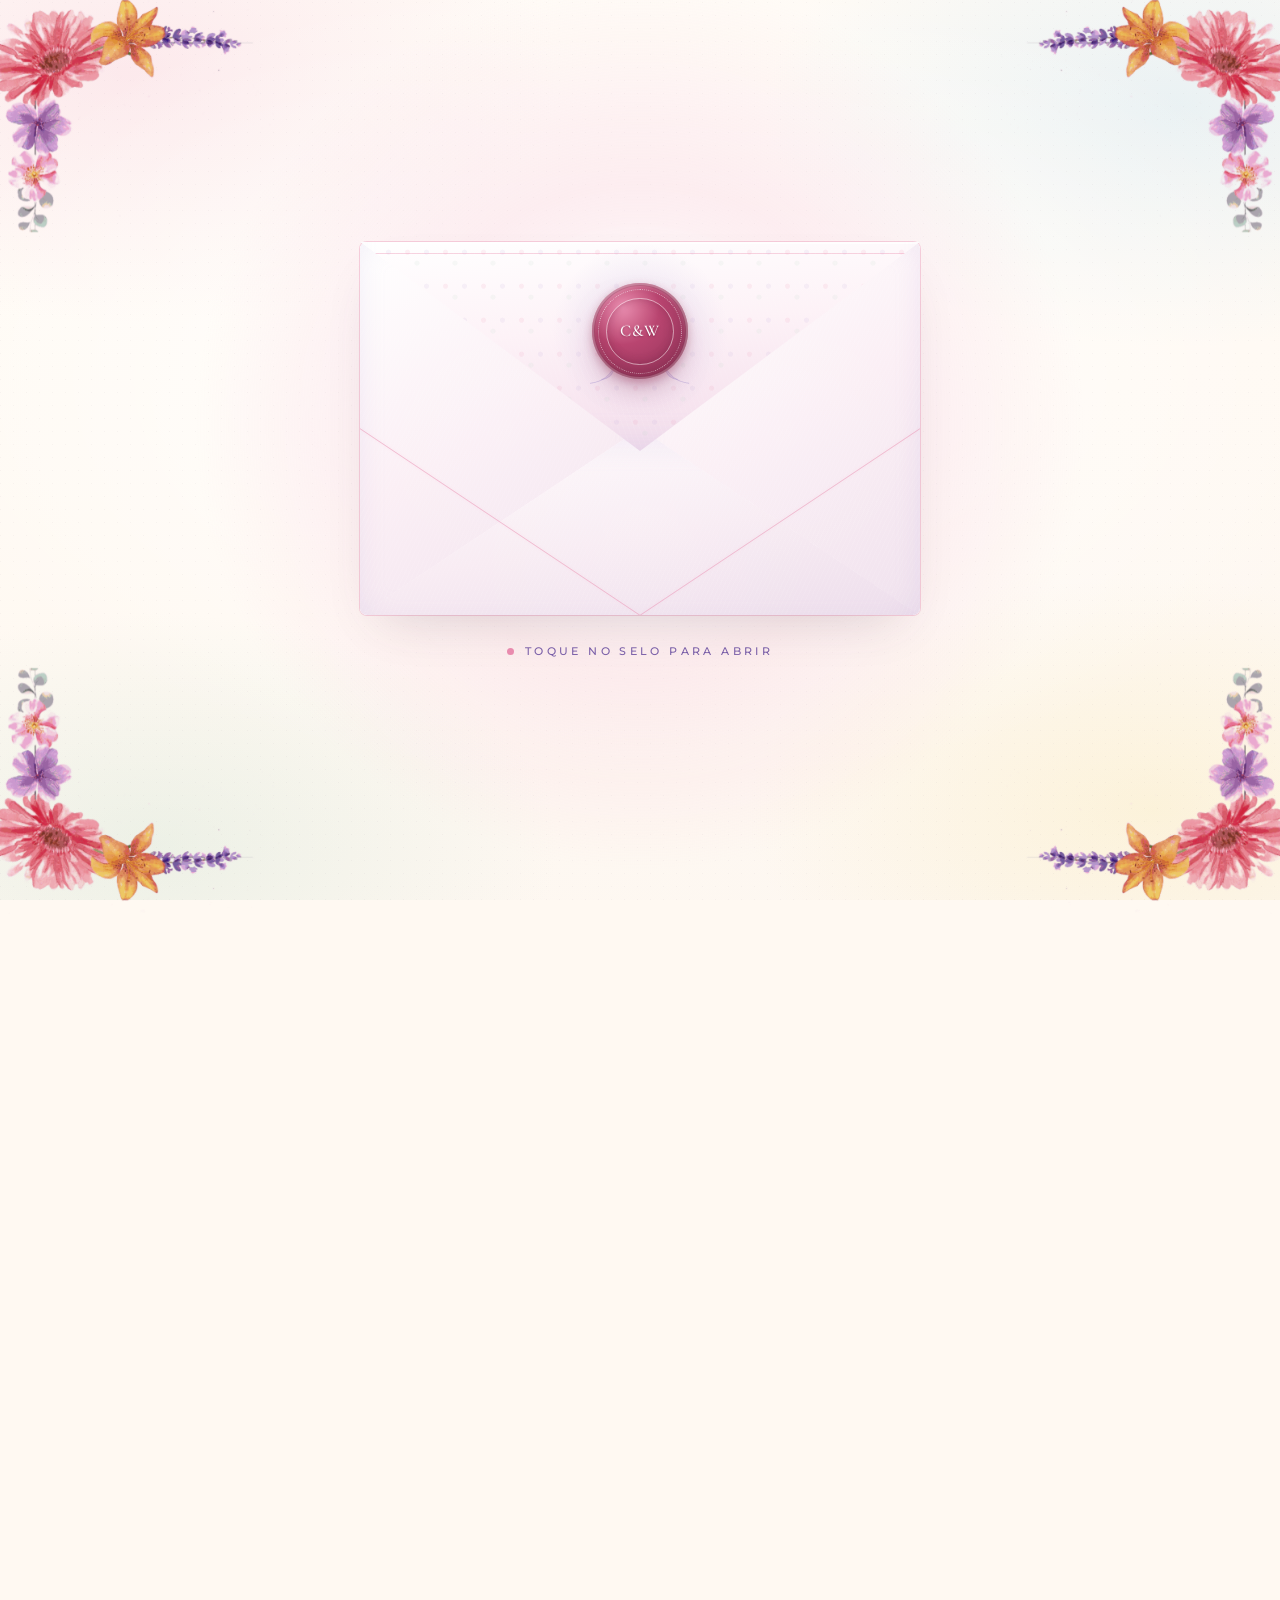
==== commit 6118648d: "Ajustes de texto e abertura mais rapida 1. "Bolos e Doces" -> "Mesa de Bolos e Doces"  2. Abertura m" ====
--- a/index.html
+++ b/index.html
@@ -372,7 +372,7 @@
       <h2 class="sec-title reveal">Nossa Recepção</h2>
 
       <p class="reception-lead reveal">
-        Preparamos um menu especial para compartilhar esse momento com vocês.
+        Escolhemos um menu especial para compartilhar esse momento com vocês.
         A entrada, os pratos principais e os doces estarão
         <strong>incluídos</strong> com todo o carinho para vocês.
       </p>
@@ -425,7 +425,7 @@
             <svg viewBox="0 0 24 24"><path d="M12 4c1.8 2.2 2.6 4 2.6 5.6a2.6 2.6 0 1 1-5.2 0C9.4 8 10.2 6.2 12 4zM6 18h12" fill="none" stroke="currentColor" stroke-width="1.1" stroke-linejoin="round" stroke-linecap="round"/></svg>
           </span>
           <div class="menu-body">
-            <h3>Bolos e Doces</h3>
+            <h3>Mesa de Bolos e Doces</h3>
             <p>Preparados com carinho pela <strong>Meu Confeito</strong></p>
           </div>
         </li>
@@ -433,7 +433,8 @@
 
       <div class="reception-note reveal">
         <p>
-          As <strong>bebidas serão cobradas à parte</strong>.
+          O jantar e a mesa de doces são um <strong>carinho nosso por você</strong>.<br>
+          As <strong>bebidas serão cobradas à parte pelo restaurante</strong>.
         </p>
       </div>
     </div>
@@ -460,7 +461,7 @@
           </div>
           <h3>Presentes</h3>
           <p class="d-strong">Sua presença é o maior presente</p>
-          <p>Mas se, de coração, desejar nos abençoar com algo, ficaremos profundamente gratos.</p>
+          <p>Em breve enviaremos nossa lista de presentes. Se preferir, é só nos chamar que conversamos com carinho.</p>
         </article>
 
         <article class="d-card reveal">
@@ -510,7 +511,7 @@
       <form class="rsvp-form reveal" id="rsvpForm" novalidate>
         <div class="field">
           <label for="nome">Nome completo</label>
-          <input type="text" id="nome" name="nome" placeholder="Como consta no convite" required>
+          <input type="text" id="nome" name="nome" placeholder="Preencha seu nome completo" required>
         </div>
 
         <div class="field-row">
@@ -531,7 +532,8 @@
           <label>Escolha do prato principal <span class="opt">(um para cada pessoa)</span></label>
           <div class="pratos-lista" id="pratosLista"></div>
           <p class="field-hint">
-            As entradas e os bolos e doces já estão incluídos. As bebidas são à parte.
+            O jantar e a mesa de doces são um carinho nosso por você.
+            As bebidas serão cobradas à parte pelo restaurante.
           </p>
         </div>
 
--- a/style.css
+++ b/style.css
@@ -631,8 +631,8 @@
   transform-origin:top center;
   transform-style:preserve-3d;
   transform:rotateX(0deg);
-  /* Alinhado com TEMPO.aba no script.js (1700ms) */
-  transition:transform 1500ms cubic-bezier(.4,.05,.25,1);
+  /* Alinhado com TEMPO.aba no script.js (820ms) */
+  transition:transform 820ms cubic-bezier(.4,.05,.25,1);
 }
 .envelope.is-open .env-flap{
   /* Gira até ficar quase de perfil (-88°). Nessa angulação a
@@ -855,7 +855,7 @@
   animation:none;
   transform:translateY(-58px) rotate(22deg) scale(.34);
   opacity:0;
-  transition:transform 900ms cubic-bezier(.4,.05,.3,1), opacity 700ms ease;
+  transition:transform 420ms cubic-bezier(.4,.05,.3,1), opacity 380ms ease;
 }
 .envelope.is-open .seal-glow,
 .envelope.is-open .seal-laurel{ opacity:0; transition:opacity .6s ease; }
@@ -970,16 +970,19 @@
   animation:flor-in 1.7s cubic-bezier(.22,.61,.36,1) forwards;
 }
 @keyframes flor-in{
-  from{ opacity:0; transform:scale(.94); }
-  to  { opacity:1; transform:none; }
-}
+  from{ opacity:0; scale:.94; }
+  to  { opacity:1; scale:1; }
+}
+/* As flores contornam os quatro cantos por ESPELHAMENTO
+   (a imagem tem o ramo no canto superior esquerdo).
+   Rotacionar deslocaria a flor para o lugar errado. */
 .flor--tl{ top:-16px; left:-24px; }
-.flor--tr{ top:-30px; right:-34px; transform:rotate(90deg); transform-origin:top right;
-           width:clamp(120px,16vw,230px); animation-delay:.2s; }
-.flor--bl{ bottom:-30px; left:-38px; transform:rotate(-90deg); transform-origin:bottom left;
-           width:clamp(120px,16vw,230px); animation-delay:.35s; }
-.flor--br{ bottom:-20px; right:-28px; transform:rotate(180deg); transform-origin:bottom right;
-           animation-delay:.5s; }
+.flor--tr{ top:-16px; right:-24px;
+           transform:scaleX(-1); animation-delay:.2s; }
+.flor--bl{ bottom:-16px; left:-24px;
+           transform:scaleY(-1); animation-delay:.35s; }
+.flor--br{ bottom:-16px; right:-24px;
+           transform:scale(-1,-1); animation-delay:.5s; }
 
 .hero-content{
   position:relative;
@@ -2193,11 +2196,9 @@
 }
 /* Alterna os cantos para dar ritmo sem poluir */
 .flor-sec--tl{ top:-14px; left:-22px; }
-.flor-sec--tr{ top:-18px; right:-26px; transform:rotate(90deg); transform-origin:top right;
-               width:clamp(105px,14vw,205px); }
-.flor-sec--bl{ bottom:-22px; left:-28px; transform:rotate(-90deg); transform-origin:bottom left;
-               width:clamp(105px,14vw,205px); }
-.flor-sec--br{ bottom:-16px; right:-24px; transform:rotate(180deg); transform-origin:bottom right; }
+.flor-sec--tr{ top:-14px; right:-22px; transform:scaleX(-1); }
+.flor-sec--bl{ bottom:-14px; left:-22px; transform:scaleY(-1); }
+.flor-sec--br{ bottom:-14px; right:-22px; transform:scale(-1,-1); }
 
 /* O conteúdo fica acima das flores */
 .section > .wrap{ position:relative; z-index:1; }
@@ -2218,15 +2219,12 @@
   animation:flor-in 1.8s cubic-bezier(.22,.61,.36,1) .3s forwards;
 }
 .scene--envelope .flor--tl{ top:-14px; left:-22px; }
-.scene--envelope .flor--tr{ top:-26px; right:-30px;
-  transform:rotate(90deg); transform-origin:top right;
-  width:clamp(110px,15vw,215px); animation-delay:.45s; }
-.scene--envelope .flor--bl{ bottom:-28px; left:-34px;
-  transform:rotate(-90deg); transform-origin:bottom left;
-  width:clamp(110px,15vw,215px); animation-delay:.6s; }
-.scene--envelope .flor--br{ bottom:-18px; right:-26px;
-  transform:rotate(180deg); transform-origin:bottom right;
-  animation-delay:.75s; }
+.scene--envelope .flor--tr{ top:-14px; right:-22px;
+  transform:scaleX(-1); animation-delay:.45s; }
+.scene--envelope .flor--bl{ bottom:-14px; left:-22px;
+  transform:scaleY(-1); animation-delay:.6s; }
+.scene--envelope .flor--br{ bottom:-14px; right:-22px;
+  transform:scale(-1,-1); animation-delay:.75s; }
 
 /* Somem junto com a abertura do envelope */
 .scene--envelope.is-gone .flor{
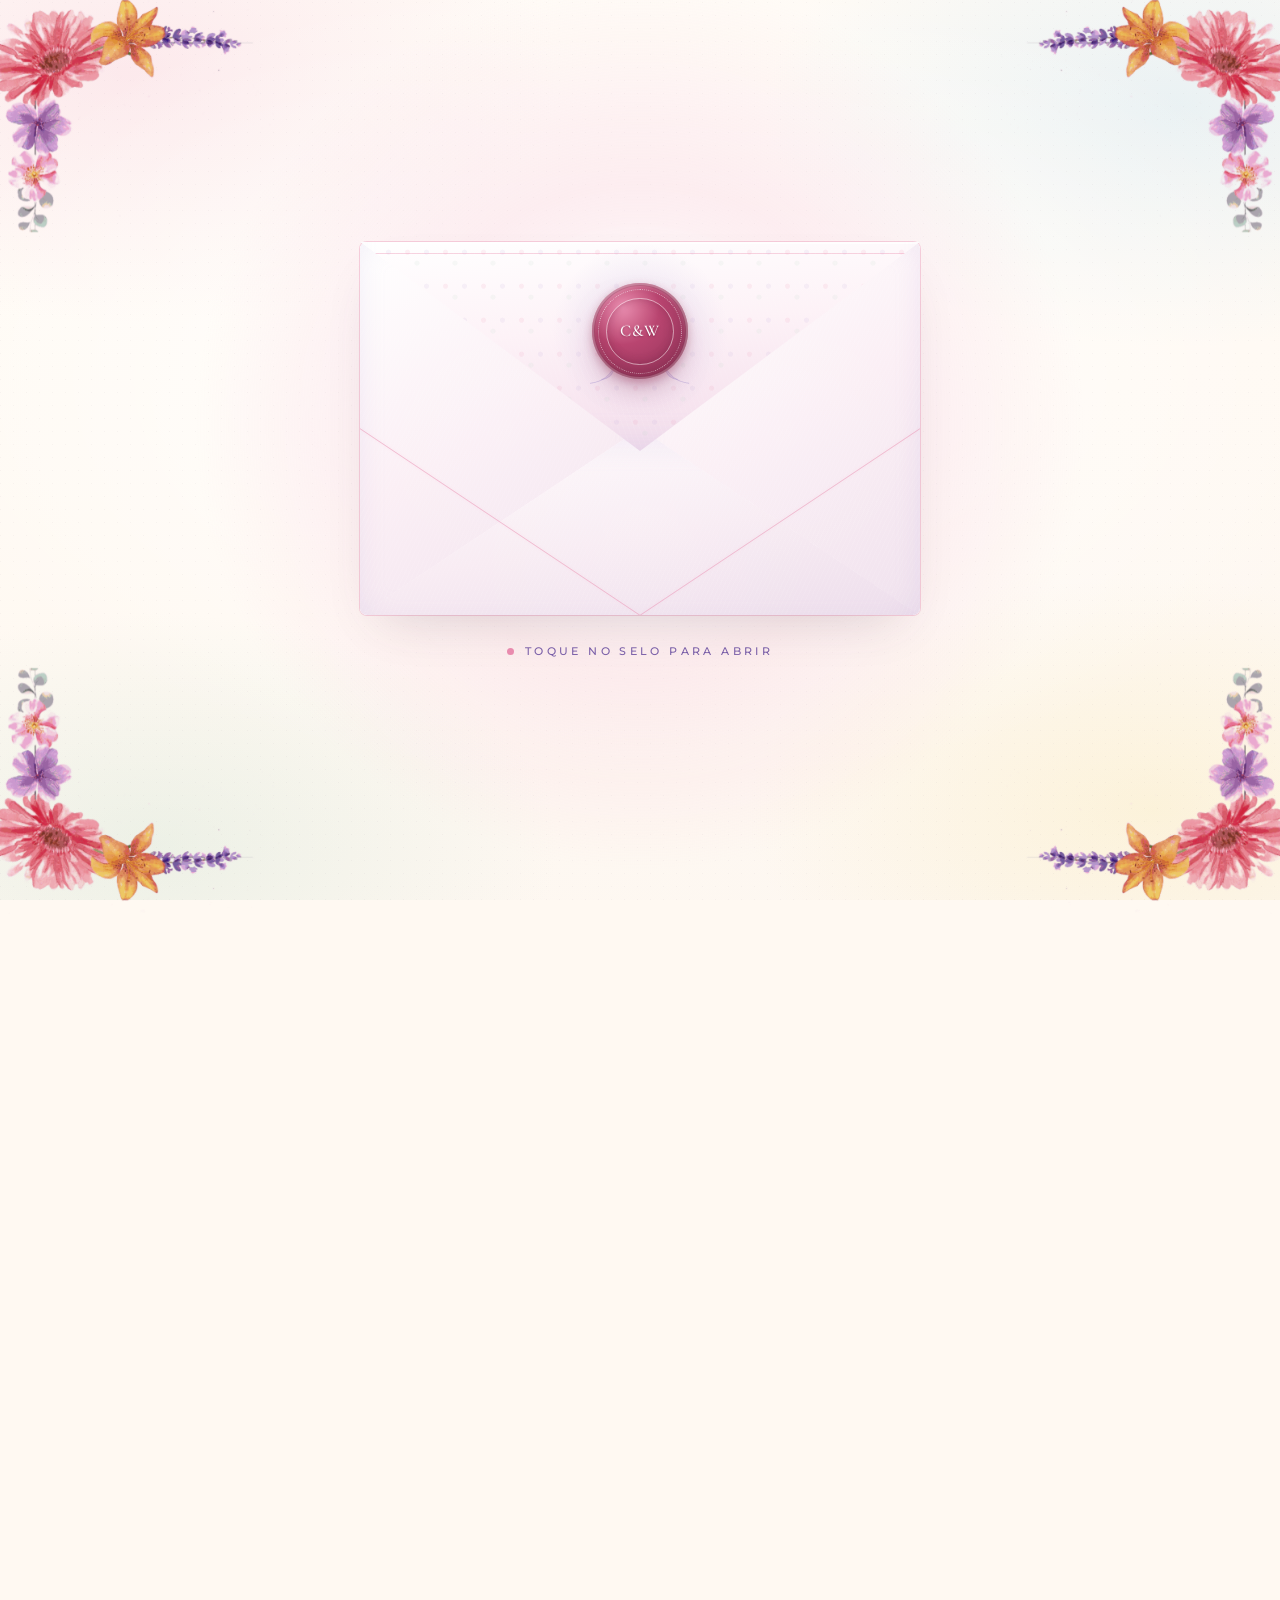
==== commit 320bfa8b: "Adiciona nossa historia e novo bloco com data e Mateus 19:6 Secao "Nos dois" reorganizada:  - Texto " ====
--- a/index.html
+++ b/index.html
@@ -246,6 +246,60 @@
   <!-- ============ NÓS DOIS ============ -->
   <section class="section section--casal">
     <div class="wrap">
+
+      <!-- Texto de abertura: nossa história -->
+      <div class="historia reveal">
+        <p class="historia-titulo">Venham conhecer um pouco da nossa história</p>
+
+        <div class="ornament-line" aria-hidden="true">
+          <span class="line"></span>
+          <svg viewBox="0 0 24 24" class="ornament-icon"><path d="M12 2c.6 3.4 2.4 5.2 5.8 5.8-3.4.6-5.2 2.4-5.8 5.8-.6-3.4-2.4-5.2-5.8-5.8C9.6 7.2 11.4 5.4 12 2z" fill="currentColor"/></svg>
+          <span class="line"></span>
+        </div>
+
+        <p class="historia-texto">
+          Esse momento é muito importante em nossas vidas, pois queremos celebrar o
+          nosso amor e firmar a nossa união em Cristo. Entre dificuldades e alegrias,
+          sempre fomos resilientes e superamos todos os obstáculos. Todos os momentos
+          até hoje só nos fortaleceram e nos deixaram mais sábios. Com muito orgulho
+          seguimos para essa união abençoada por Deus — e que seja eterno o nosso amor.
+        </p>
+      </div>
+
+      <!-- Nossa história: o compromisso -->
+      <div class="historia historia--compromisso reveal">
+        <p class="historia-texto">
+          Esse é o momento em que decidimos transformar a nossa história, convidando
+          Cristo para ser o nosso par perfeito e pedindo que as bênçãos de Deus se
+          derramem sobre a nossa união. Até aqui, seis anos de união e a graça de Deus
+          nos acompanhou. Daqui em diante, unimo-nos em uma aliança, nos tornando uma
+          só carne e nos amando como Cristo também amou a Igreja.
+        </p>
+      </div>
+
+      <!-- Data + versículo ao lado da nossa foto -->
+      <div class="duo">
+        <div class="duo-texto">
+          <div class="duo-data reveal">
+            <span class="duo-eyebrow">Save the Date</span>
+            <p class="duo-dia">24 de Novembro de 2026</p>
+            <p class="duo-hora">Cerimônia às 16h30</p>
+            <p class="duo-local">Porto a Porto Restaurante &middot; Ribeirão da Ilha</p>
+          </div>
+
+          <blockquote class="duo-versiculo reveal">
+            Assim não são mais dois, mas uma só carne.<br>
+            Portanto, o que Deus uniu, ninguém separe.
+            <cite>Mateus 19:6</cite>
+          </blockquote>
+        </div>
+
+        <figure class="duo-foto reveal-img">
+          <img src="imagens/capa-casal.jpg" alt="Camila e William de mãos dadas, exibindo as alianças">
+        </figure>
+      </div>
+
+      <!-- Nossas fotos -->
       <div class="casal-grid">
         <figure class="casal-figure">
           <img src="imagens/nos-dois.jpg" alt="Camila e William olhando um para o outro ao entardecer, com o vale ao fundo">
--- a/style.css
+++ b/style.css
@@ -2297,3 +2297,167 @@
   text-transform:uppercase;
   color:var(--lilas-forte);
 }
+
+
+/* =========================================================
+   NOSSA HISTÓRIA (seção "Nós dois")
+   Textos de apresentação, bloco com data + versículo ao lado
+   da foto. Design fluido, sem formas quadradas.
+   ========================================================= */
+
+.historia{
+  max-width:720px;
+  margin:0 auto clamp(38px,6vh,68px);
+  text-align:center;
+}
+
+.historia-titulo{
+  margin:0;
+  font-family:var(--f-script);
+  font-size:clamp(1.6rem,4.6vw,2.6rem);
+  line-height:1.45;
+  color:var(--rosa-forte);
+}
+
+.historia .ornament-line{
+  width:min(56%,180px);
+  margin:clamp(14px,2.4vh,24px) auto;
+  color:var(--lilas);
+}
+
+.historia-texto{
+  margin:0;
+  font-family:var(--f-serif);
+  font-size:clamp(.96rem,2.1vw,1.18rem);
+  font-weight:300;
+  line-height:2;
+  letter-spacing:.02em;
+  color:var(--texto-suave);
+}
+
+/* O segundo texto vem como um respiro, com um filete delicado */
+.historia--compromisso{
+  position:relative;
+  padding-top:clamp(30px,4.6vh,52px);
+}
+.historia--compromisso::before{
+  content:'';
+  position:absolute;
+  top:0; left:50%;
+  transform:translateX(-50%);
+  width:min(38%,120px);
+  height:1px;
+  background:linear-gradient(90deg, transparent, rgba(185,167,217,.6) 50%, transparent);
+}
+
+/* ---------- BLOCO: data + versículo | foto ---------- */
+
+.duo{
+  display:grid;
+  grid-template-columns:1fr 1fr;
+  align-items:center;
+  gap:clamp(26px,5vw,64px);
+  margin:clamp(44px,7vh,80px) 0;
+}
+@media (max-width:820px){
+  .duo{ grid-template-columns:1fr; gap:clamp(28px,5vh,44px); }
+}
+
+.duo-texto{
+  display:flex;
+  flex-direction:column;
+  gap:clamp(30px,5vh,54px);
+}
+@media (max-width:820px){
+  .duo-texto{ text-align:center; }
+}
+
+/* Data e hora */
+.duo-eyebrow{
+  display:block;
+  margin-bottom:12px;
+  font-size:.58rem;
+  letter-spacing:.4em;
+  text-transform:uppercase;
+  color:var(--lilas-forte);
+  font-weight:600;
+}
+.duo-dia{
+  margin:0;
+  font-family:var(--f-serif);
+  font-size:clamp(1.5rem,4vw,2.3rem);
+  font-weight:400;
+  letter-spacing:.03em;
+  line-height:1.25;
+  color:var(--texto);
+}
+.duo-hora{
+  margin:10px 0 0;
+  font-family:var(--f-serif);
+  font-size:clamp(1.05rem,2.5vw,1.42rem);
+  font-style:italic;
+  color:var(--rosa-forte);
+}
+.duo-local{
+  margin:8px 0 0;
+  font-size:clamp(.58rem,1.5vw,.68rem);
+  letter-spacing:.2em;
+  text-transform:uppercase;
+  color:var(--texto-claro);
+}
+
+/* Versículo de Mateus */
+.duo-versiculo{
+  margin:0;
+  padding-left:clamp(16px,2.4vw,24px);
+  border-left:1px solid rgba(233,139,174,.45);
+  font-family:var(--f-serif);
+  font-size:clamp(.94rem,2vw,1.14rem);
+  font-style:italic;
+  font-weight:300;
+  line-height:1.95;
+  letter-spacing:.02em;
+  color:var(--texto-suave);
+  text-align:left;
+}
+@media (max-width:820px){
+  .duo-versiculo{
+    text-align:center;
+    padding-left:0;
+    border-left:0;
+    padding-top:clamp(18px,3vh,26px);
+    border-top:1px solid rgba(233,139,174,.35);
+  }
+}
+.duo-versiculo cite{
+  display:block;
+  margin-top:12px;
+  font-family:var(--f-sans);
+  font-style:normal;
+  font-size:.58rem;
+  letter-spacing:.32em;
+  text-transform:uppercase;
+  color:var(--lilas-forte);
+}
+
+/* Foto do bloco */
+.duo-foto{
+  position:relative;
+  margin:0;
+  overflow:hidden;
+  border-radius:3px;
+  box-shadow:var(--shadow-md);
+  background:var(--creme);
+  height:clamp(340px,54vh,560px);
+  clip-path:inset(0 0 100% 0);
+  transition:clip-path 1.3s cubic-bezier(.22,.61,.36,1);
+}
+.duo-foto.is-revealed{ clip-path:inset(0 0 0 0); }
+.duo-foto img{
+  width:100%; height:100%;
+  object-fit:cover;
+  object-position:50% 50%;
+  transition:transform 1.4s cubic-bezier(.22,.61,.36,1), filter .6s ease;
+  filter:saturate(.98) contrast(1.02);
+}
+.duo-foto:hover img{ transform:scale(1.04); filter:saturate(1.05) contrast(1.04); }
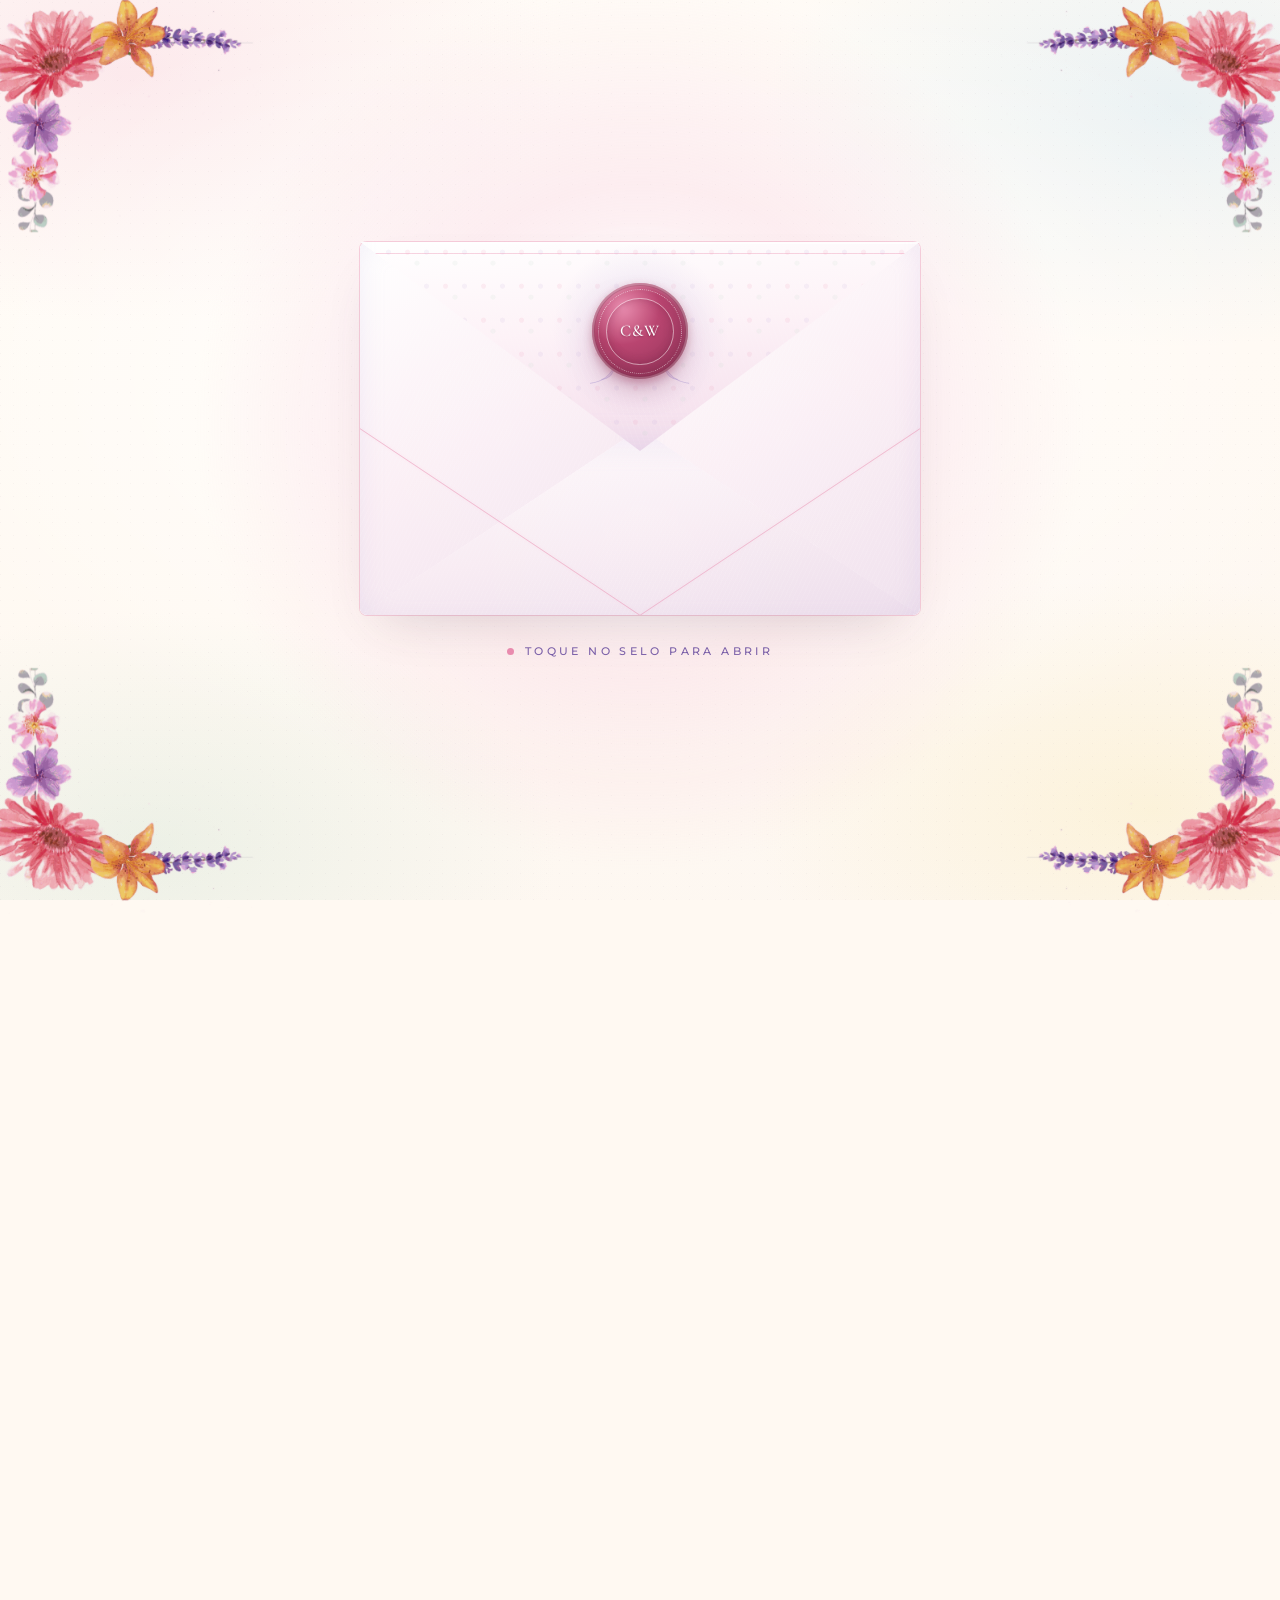
==== commit 4cd4bf2d: "Remove texto, tira a foto P&B e poe as fotos na diagonal - Removido o texto "Esse momento e muito im" ====
--- a/index.html
+++ b/index.html
@@ -247,7 +247,7 @@
   <section class="section section--casal">
     <div class="wrap">
 
-      <!-- Texto de abertura: nossa história -->
+      <!-- Nossa história -->
       <div class="historia reveal">
         <p class="historia-titulo">Venham conhecer um pouco da nossa história</p>
 
@@ -257,17 +257,6 @@
           <span class="line"></span>
         </div>
 
-        <p class="historia-texto">
-          Esse momento é muito importante em nossas vidas, pois queremos celebrar o
-          nosso amor e firmar a nossa união em Cristo. Entre dificuldades e alegrias,
-          sempre fomos resilientes e superamos todos os obstáculos. Todos os momentos
-          até hoje só nos fortaleceram e nos deixaram mais sábios. Com muito orgulho
-          seguimos para essa união abençoada por Deus — e que seja eterno o nosso amor.
-        </p>
-      </div>
-
-      <!-- Nossa história: o compromisso -->
-      <div class="historia historia--compromisso reveal">
         <p class="historia-texto">
           Esse é o momento em que decidimos transformar a nossa história, convidando
           Cristo para ser o nosso par perfeito e pedindo que as bênçãos de Deus se
@@ -277,30 +266,8 @@
         </p>
       </div>
 
-      <!-- Data + versículo ao lado da nossa foto -->
-      <div class="duo">
-        <div class="duo-texto">
-          <div class="duo-data reveal">
-            <span class="duo-eyebrow">Save the Date</span>
-            <p class="duo-dia">24 de Novembro de 2026</p>
-            <p class="duo-hora">Cerimônia às 16h30</p>
-            <p class="duo-local">Porto a Porto Restaurante &middot; Ribeirão da Ilha</p>
-          </div>
-
-          <blockquote class="duo-versiculo reveal">
-            Assim não são mais dois, mas uma só carne.<br>
-            Portanto, o que Deus uniu, ninguém separe.
-            <cite>Mateus 19:6</cite>
-          </blockquote>
-        </div>
-
-        <figure class="duo-foto reveal-img">
-          <img src="imagens/capa-casal.jpg" alt="Camila e William de mãos dadas, exibindo as alianças">
-        </figure>
-      </div>
-
-      <!-- Nossas fotos -->
-      <div class="casal-grid">
+      <!-- Nossas fotos, descendo na diagonal -->
+      <div class="diagonal">
         <figure class="casal-figure">
           <img src="imagens/nos-dois.jpg" alt="Camila e William olhando um para o outro ao entardecer, com o vale ao fundo">
         </figure>
@@ -308,6 +275,20 @@
         <figure class="casal-figure">
           <img src="imagens/mirante.jpg" alt="Camila e William sorrindo, com as montanhas e o céu do pôr do sol ao fundo">
         </figure>
+      </div>
+
+      <!-- Data e versículo -->
+      <div class="duo-data reveal">
+        <span class="duo-eyebrow">Save the Date</span>
+        <p class="duo-dia">24 de Novembro de 2026</p>
+        <p class="duo-hora">Cerimônia às 16h30</p>
+        <p class="duo-local">Porto a Porto Restaurante &middot; Ribeirão da Ilha</p>
+
+        <blockquote class="duo-versiculo">
+          Assim não são mais dois, mas uma só carne.<br>
+          Portanto, o que Deus uniu, ninguém separe.
+          <cite>Mateus 19:6</cite>
+        </blockquote>
       </div>
 
       <div class="casal-texto reveal">
--- a/style.css
+++ b/style.css
@@ -2335,44 +2335,41 @@
   color:var(--texto-suave);
 }
 
-/* O segundo texto vem como um respiro, com um filete delicado */
-.historia--compromisso{
-  position:relative;
-  padding-top:clamp(30px,4.6vh,52px);
-}
-.historia--compromisso::before{
-  content:'';
-  position:absolute;
-  top:0; left:50%;
-  transform:translateX(-50%);
-  width:min(38%,120px);
-  height:1px;
-  background:linear-gradient(90deg, transparent, rgba(185,167,217,.6) 50%, transparent);
-}
-
-/* ---------- BLOCO: data + versículo | foto ---------- */
-
-.duo{
+/* ---------- FOTOS NA DIAGONAL ----------
+   As duas fotos descem em diagonal: a primeira no alto à
+   esquerda, a segunda mais abaixo à direita. */
+
+.diagonal{
   display:grid;
   grid-template-columns:1fr 1fr;
-  align-items:center;
-  gap:clamp(26px,5vw,64px);
-  margin:clamp(44px,7vh,80px) 0;
-}
-@media (max-width:820px){
-  .duo{ grid-template-columns:1fr; gap:clamp(28px,5vh,44px); }
-}
-
-.duo-texto{
-  display:flex;
-  flex-direction:column;
-  gap:clamp(30px,5vh,54px);
-}
-@media (max-width:820px){
-  .duo-texto{ text-align:center; }
-}
-
-/* Data e hora */
+  gap:clamp(16px,3vw,44px);
+  align-items:start;
+  margin:clamp(40px,7vh,76px) 0 clamp(30px,5vh,56px);
+}
+/* A segunda desce bem mais, deixando a diagonal evidente */
+.diagonal .casal-figure:nth-child(2){
+  margin-top:clamp(70px,17vh,210px);
+}
+@media (max-width:640px){
+  .diagonal{
+    grid-template-columns:1fr;
+    gap:clamp(16px,4vw,26px);
+  }
+  /* No celular a diagonal fica mais suave, para caber na tela */
+  .diagonal .casal-figure:nth-child(2){
+    margin-top:0;
+    margin-left:clamp(24px,10vw,48px);
+  }
+}
+
+/* ---------- DATA E VERSÍCULO ---------- */
+
+.duo-data{
+  max-width:620px;
+  margin:0 auto;
+  text-align:center;
+}
+
 .duo-eyebrow{
   display:block;
   margin-bottom:12px;
@@ -2406,11 +2403,11 @@
   color:var(--texto-claro);
 }
 
-/* Versículo de Mateus */
+/* Versículo de Mateus, sob um filete delicado */
 .duo-versiculo{
-  margin:0;
-  padding-left:clamp(16px,2.4vw,24px);
-  border-left:1px solid rgba(233,139,174,.45);
+  position:relative;
+  margin:clamp(30px,5vh,52px) 0 0;
+  padding-top:clamp(28px,4.6vh,46px);
   font-family:var(--f-serif);
   font-size:clamp(.94rem,2vw,1.14rem);
   font-style:italic;
@@ -2418,16 +2415,15 @@
   line-height:1.95;
   letter-spacing:.02em;
   color:var(--texto-suave);
-  text-align:left;
-}
-@media (max-width:820px){
-  .duo-versiculo{
-    text-align:center;
-    padding-left:0;
-    border-left:0;
-    padding-top:clamp(18px,3vh,26px);
-    border-top:1px solid rgba(233,139,174,.35);
-  }
+}
+.duo-versiculo::before{
+  content:'';
+  position:absolute;
+  top:0; left:50%;
+  transform:translateX(-50%);
+  width:min(38%,120px);
+  height:1px;
+  background:linear-gradient(90deg, transparent, rgba(233,139,174,.55) 50%, transparent);
 }
 .duo-versiculo cite{
   display:block;
@@ -2439,25 +2435,3 @@
   text-transform:uppercase;
   color:var(--lilas-forte);
 }
-
-/* Foto do bloco */
-.duo-foto{
-  position:relative;
-  margin:0;
-  overflow:hidden;
-  border-radius:3px;
-  box-shadow:var(--shadow-md);
-  background:var(--creme);
-  height:clamp(340px,54vh,560px);
-  clip-path:inset(0 0 100% 0);
-  transition:clip-path 1.3s cubic-bezier(.22,.61,.36,1);
-}
-.duo-foto.is-revealed{ clip-path:inset(0 0 0 0); }
-.duo-foto img{
-  width:100%; height:100%;
-  object-fit:cover;
-  object-position:50% 50%;
-  transition:transform 1.4s cubic-bezier(.22,.61,.36,1), filter .6s ease;
-  filter:saturate(.98) contrast(1.02);
-}
-.duo-foto:hover img{ transform:scale(1.04); filter:saturate(1.05) contrast(1.04); }
